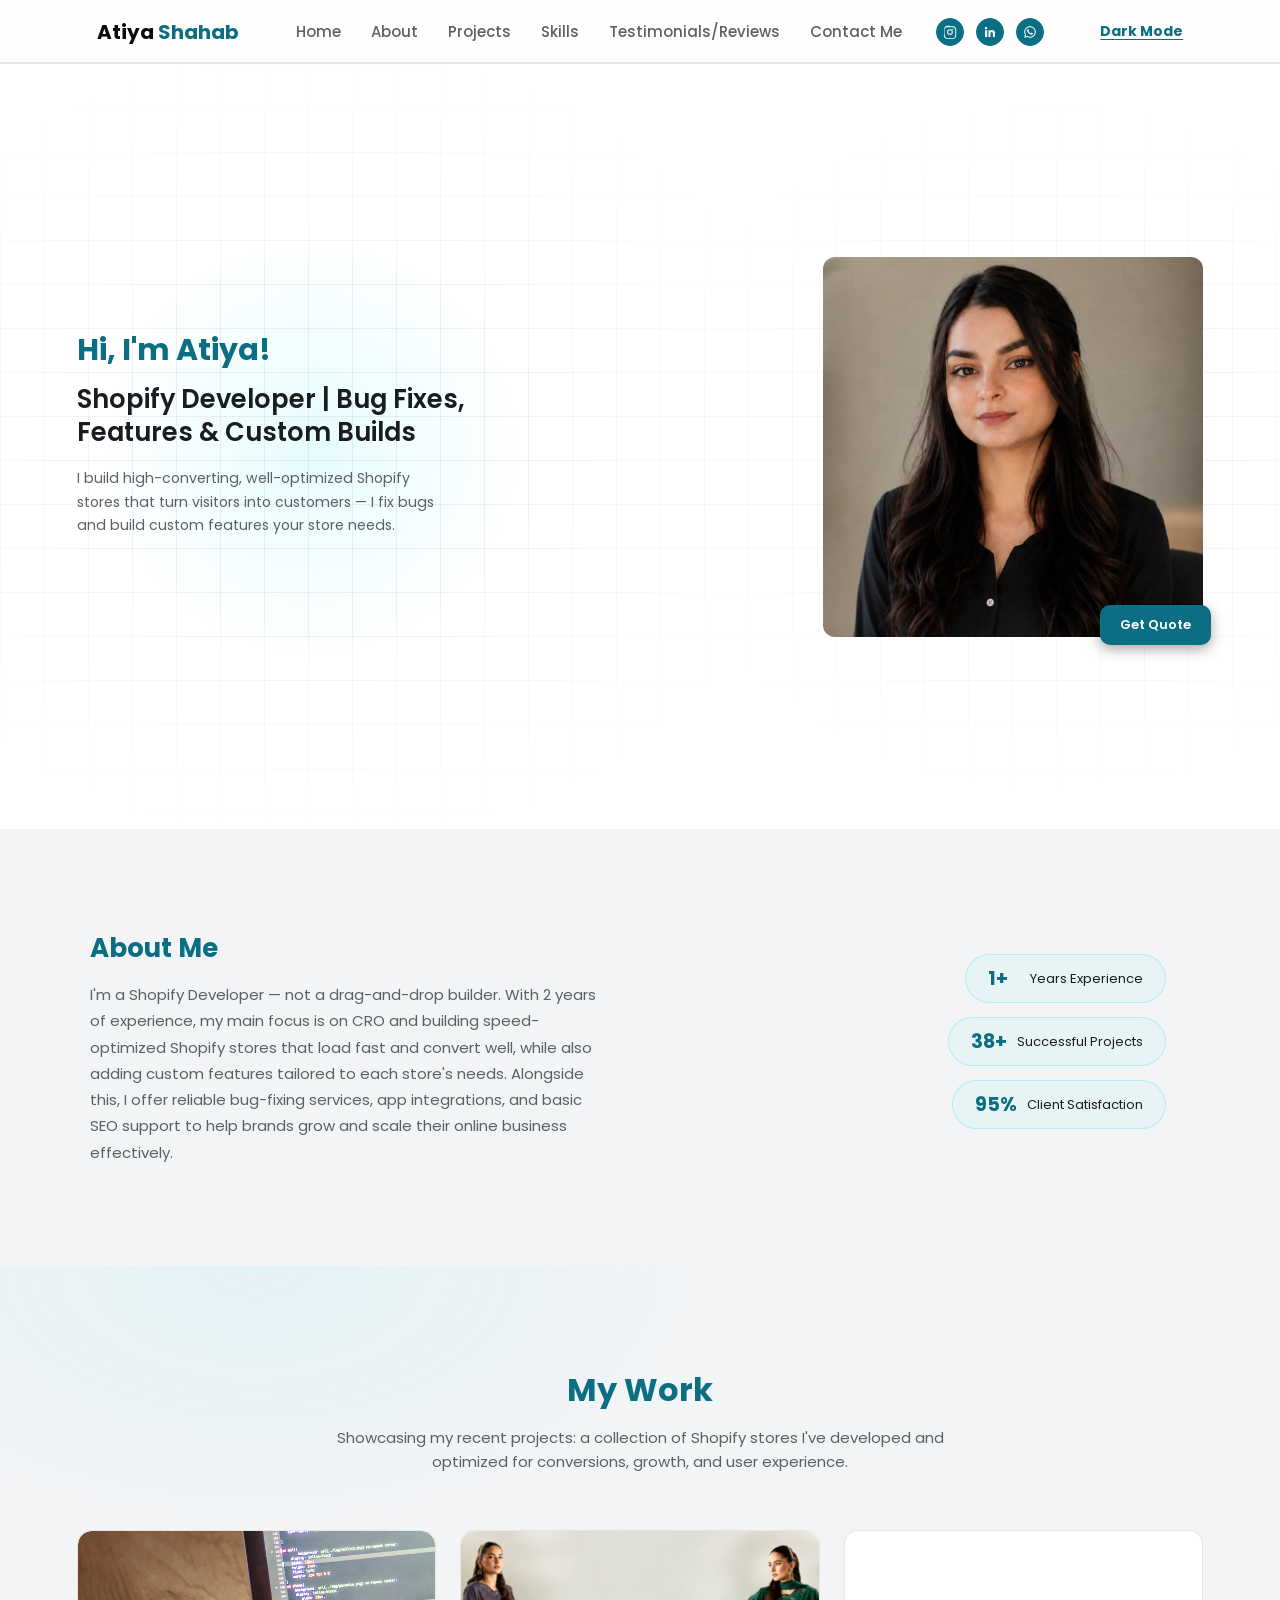
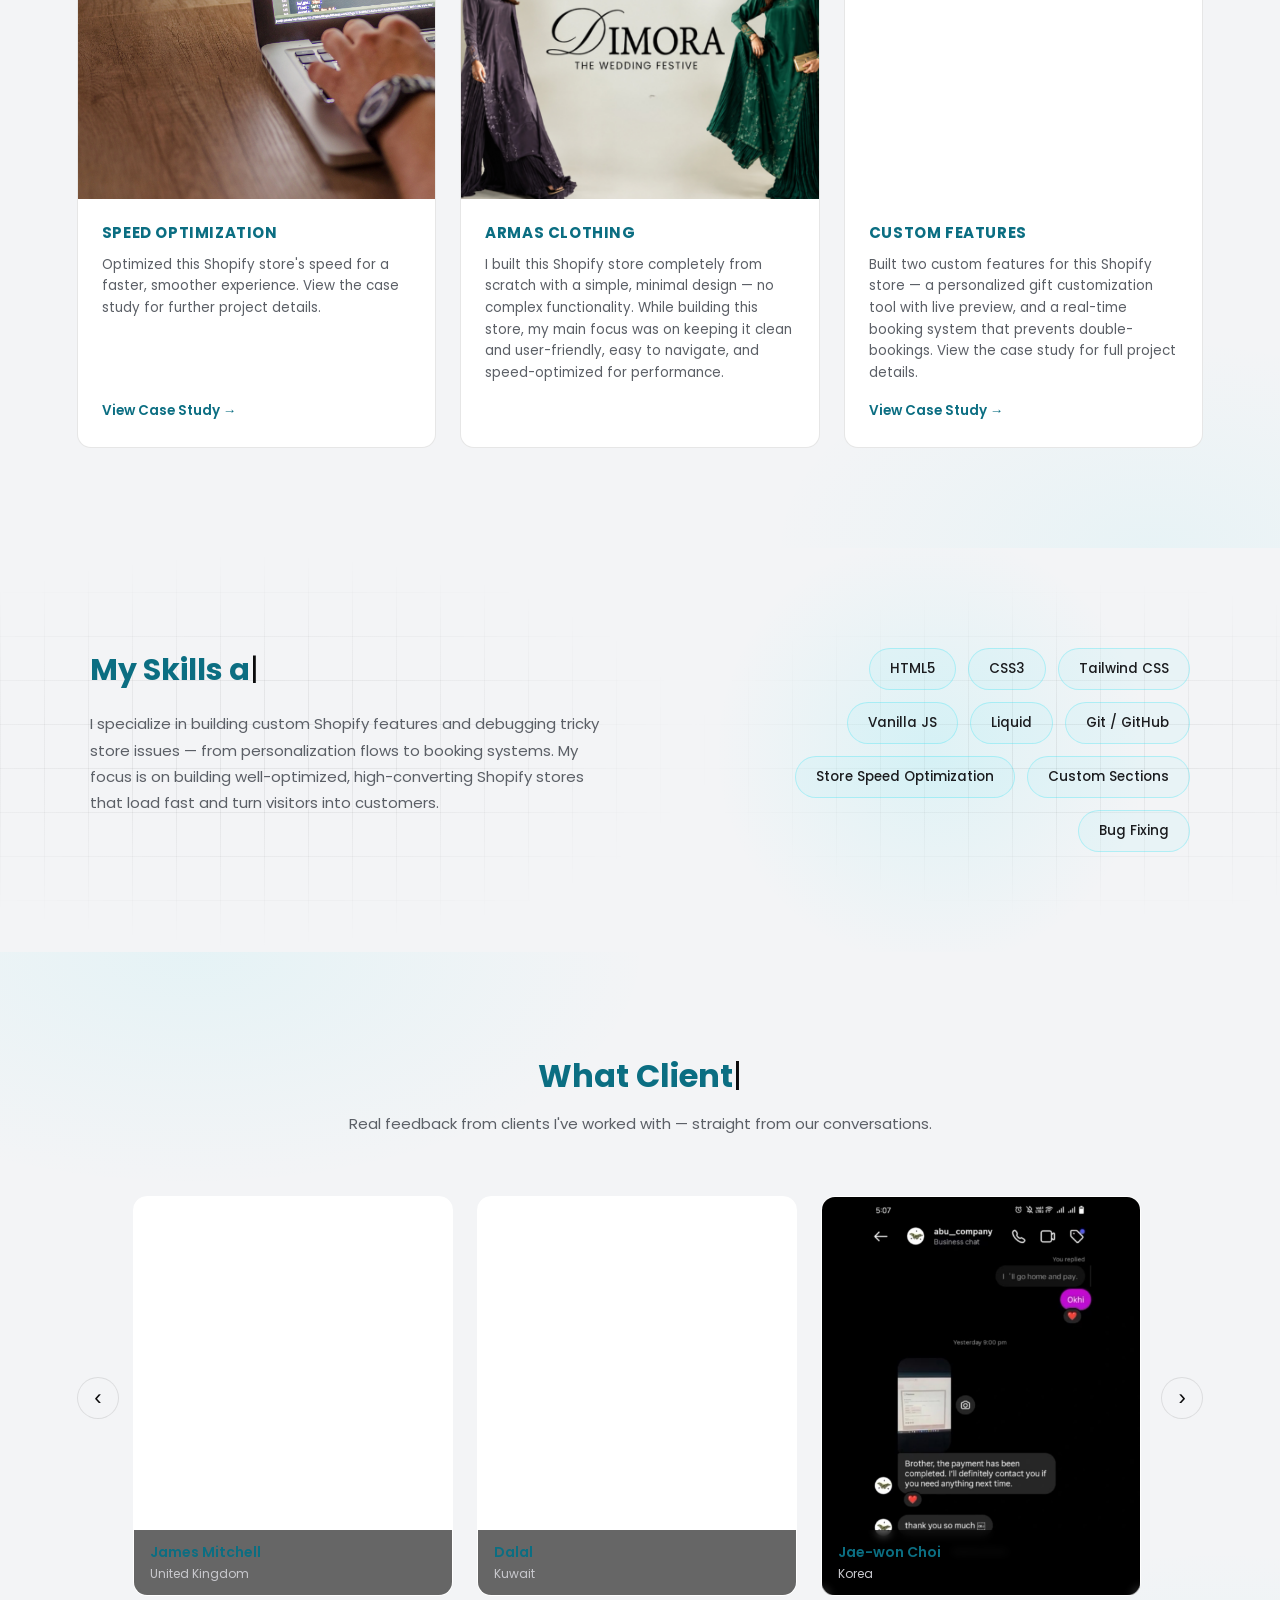
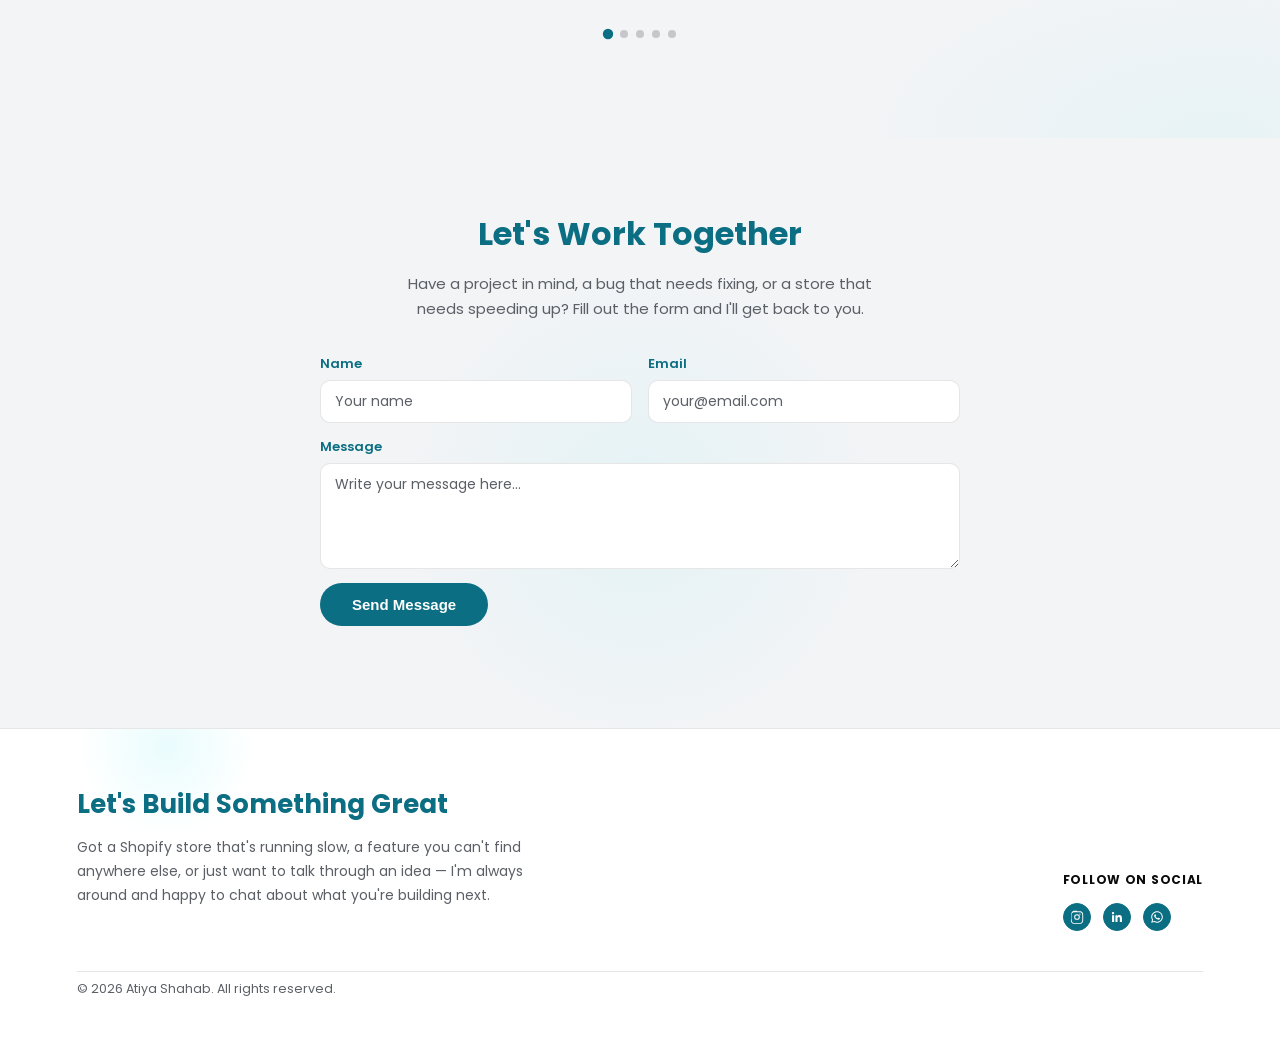
==== index.html @ 7398b0cd "Updated Instagram link" ====
<!DOCTYPE html>
<html lang="en">
<head>
<meta charset="UTF-8">
<meta name="viewport" content="width=device-width, initial-scale=1.0">
<title>Atiya | Shopify Frontend Developer</title>
<script>
  // Applied before CSS loads, so the page never flashes the wrong theme.
  // Light is the default look; dark mode only kicks in if the visitor
  // explicitly chose it before (saved in localStorage).
  (function(){
    var saved = localStorage.getItem('theme');
    if (saved === 'dark') {
      document.documentElement.setAttribute('data-theme', 'dark');
    }
  })();
</script>
<link rel="preconnect" href="https://fonts.googleapis.com">
<link rel="preconnect" href="https://fonts.gstatic.com" crossorigin>
<link href="https://fonts.googleapis.com/css2?family=Poppins:wght@400;500;600;700&display=swap" rel="stylesheet">
<link rel="stylesheet" href="style.css">
</head>
<body>

<nav class="navbar" id="navbar">
  <div class="nav-inner">
    <a href="#" class="nav-logo">Atiya <span class="logo-highlight">Shahab</span></a>

    <div class="nav-overlay" id="navOverlay"></div>

    <div class="nav-menu" id="navLinks">
      <div class="drawer-brand">Atiya</div>
      <ul class="nav-links">
        <li><a href="#home" class="nav-link">Home</a></li>
        <li><a href="#about" class="nav-link">About</a></li>
        <li><a href="#projects" class="nav-link">Projects</a></li>
        <li><a href="#skills" class="nav-link">Skills</a></li>
        <li><a href="#reviews" class="nav-link">Testimonials/Reviews</a></li>
        <li><a href="#contact" class="nav-link">Contact Me</a></li>
      </ul>

      <div class="nav-social-block">
        <div class="nav-divider"></div>
        <span class="social-label">Follow on Social</span>
        <div class="nav-socials">
          <a href="https://www.instagram.com/shopifydeveloper_/" target="_blank" rel="noopener" class="social-icon" aria-label="Instagram">
            <svg viewBox="0 0 24 24" width="18" height="18"><path fill="currentColor" d="M12 2.16c3.2 0 3.58.01 4.85.07 1.17.05 1.97.24 2.43.4a4.9 4.9 0 0 1 1.77 1.15 4.9 4.9 0 0 1 1.15 1.77c.16.46.35 1.26.4 2.43.06 1.27.07 1.65.07 4.85s-.01 3.58-.07 4.85c-.05 1.17-.24 1.97-.4 2.43a4.9 4.9 0 0 1-1.15 1.77 4.9 4.9 0 0 1-1.77 1.15c-.46.16-1.26.35-2.43.4-1.27.06-1.65.07-4.85.07s-3.58-.01-4.85-.07c-1.17-.05-1.97-.24-2.43-.4a4.9 4.9 0 0 1-1.77-1.15 4.9 4.9 0 0 1-1.15-1.77c-.16-.46-.35-1.26-.4-2.43C2.17 15.58 2.16 15.2 2.16 12s.01-3.58.07-4.85c.05-1.17.24-1.97.4-2.43a4.9 4.9 0 0 1 1.15-1.77A4.9 4.9 0 0 1 5.55 1.8c.46-.16 1.26-.35 2.43-.4C9.25 1.34 9.63 1.33 12 1.33Zm0 1.84c-3.15 0-3.5.01-4.74.07-1.02.05-1.57.21-1.94.36-.49.19-.83.42-1.2.79-.37.37-.6.71-.79 1.2-.15.37-.31.92-.36 1.94-.06 1.24-.07 1.59-.07 4.74s.01 3.5.07 4.74c.05 1.02.21 1.57.36 1.94.19.49.42.83.79 1.2.37.37.71.6 1.2.79.37.15.92.31 1.94.36 1.24.06 1.59.07 4.74.07s3.5-.01 4.74-.07c1.02-.05 1.57-.21 1.94-.36.49-.19.83-.42 1.2-.79.37-.37.6-.71.79-1.2.15-.37.31-.92.36-1.94.06-1.24.07-1.59.07-4.74s-.01-3.5-.07-4.74c-.05-1.02-.21-1.57-.36-1.94a3.06 3.06 0 0 0-.79-1.2 3.06 3.06 0 0 0-1.2-.79c-.37-.15-.92-.31-1.94-.36-1.24-.06-1.59-.07-4.74-.07Zm0 3.13a4.87 4.87 0 1 1 0 9.74 4.87 4.87 0 0 1 0-9.74Zm0 8.03a3.16 3.16 0 1 0 0-6.32 3.16 3.16 0 0 0 0 6.32Zm6.2-8.23a1.14 1.14 0 1 1-2.27 0 1.14 1.14 0 0 1 2.27 0Z"/></svg>
          </a>
          <a href="https://www.linkedin.com/in/atiya-shahab-5b704b36a?utm_source=share_via&utm_content=profile&utm_medium=member_android" target="_blank" rel="noopener" class="social-icon" aria-label="LinkedIn">
            <svg viewBox="0 0 24 24" width="18" height="18"><path fill="currentColor" d="M20.45 20.45h-3.56v-5.57c0-1.33-.02-3.03-1.85-3.03-1.85 0-2.14 1.45-2.14 2.94v5.66H9.34V9h3.42v1.56h.05c.48-.9 1.64-1.85 3.38-1.85 3.61 0 4.28 2.38 4.28 5.47v6.27ZM5.34 7.43a2.07 2.07 0 1 1 0-4.13 2.07 2.07 0 0 1 0 4.13ZM7.12 20.45H3.56V9h3.56v11.45Z"/></svg>
          </a>
          <a href="https://wa.me/923081964231" target="_blank" rel="noopener" class="social-icon" aria-label="WhatsApp">
            <svg viewBox="0 0 24 24" width="18" height="18"><path fill="currentColor" d="M12.04 2C6.58 2 2.13 6.45 2.13 11.91c0 1.75.46 3.45 1.32 4.95L2.05 22l5.25-1.38a9.9 9.9 0 0 0 4.74 1.21h.01c5.46 0 9.9-4.45 9.9-9.91C21.95 6.45 17.5 2 12.04 2Zm0 18.05h-.01a8.2 8.2 0 0 1-4.18-1.14l-.3-.18-3.11.82.83-3.04-.2-.31a8.17 8.17 0 0 1-1.26-4.29c0-4.52 3.68-8.2 8.2-8.2 2.19 0 4.25.86 5.8 2.41a8.14 8.14 0 0 1 2.4 5.8c0 4.52-3.68 8.13-8.17 8.13Zm4.47-6.13c-.24-.12-1.44-.71-1.67-.79-.22-.08-.38-.12-.55.12-.16.24-.63.79-.77.95-.14.16-.28.18-.53.06-.24-.12-1.03-.38-1.96-1.21-.72-.65-1.21-1.44-1.35-1.68-.14-.24-.02-.37.11-.49.11-.11.24-.28.36-.42.12-.14.16-.24.24-.4.08-.16.04-.3-.02-.42-.06-.12-.55-1.33-.76-1.82-.2-.48-.4-.42-.55-.42-.14-.01-.3-.01-.46-.01a.9.9 0 0 0-.65.3c-.22.24-.85.83-.85 2.03 0 1.2.87 2.35.99 2.51.12.16 1.71 2.61 4.14 3.66.58.25 1.03.4 1.38.51.58.18 1.11.16 1.53.1.47-.07 1.44-.59 1.64-1.16.2-.57.2-1.06.14-1.16-.06-.1-.22-.16-.46-.28Z"/></svg>
          </a>
        </div>
      </div>
    </div>

    <div class="nav-toolbar">
      <button type="button" class="theme-toggle" id="themeToggle">Dark Mode</button>

      <button class="nav-toggle" id="navToggle" aria-label="Toggle menu">
        <span></span>
        <span></span>
        <span></span>
      </button>
    </div>
  </div>
</nav>

<section class="hero">
  <div class="hero-bg-overlay"></div>

  <div class="hero-content" id="heroContent">
    <p class="hero-eyebrow">Hi, I'm Atiya!</p>
    <h1 class="hero-heading">Shopify Developer | Bug Fixes, Features & Custom Builds</h1>
    <p class="hero-tagline">
      I build high-converting, well-optimized Shopify stores that turn visitors into customers — I fix bugs and build custom features your store needs.
    </p>
    <a href="#contact" class="hero-btn">Work With Me</a>
  </div>

  <div class="hero-image-wrap" id="heroImageWrap">
    <img src="assets/atiya.webp" alt="Atiya, Shopify Developer" class="hero-image" id="heroImage" fetchpriority="high">
    <a href="https://wa.me/923081964231" class="hero-image-badge">Get Quote</a>
  </div>
</section>


<section class="about" id="about">
  <div class="about-inner">
    <div class="about-text" id="aboutText">
      <p class="about-eyebrow">About Me</p>
      <p class="about-desc">
        I'm a Shopify Developer — not a drag-and-drop builder. With 2 years of experience, my main focus is on CRO and building speed-optimized Shopify stores that load fast and convert well, while also adding custom features tailored to each store's needs. Alongside this, I offer reliable bug-fixing services, app integrations, and basic SEO support to help brands grow and scale their online business effectively.
      </p>
    </div>

    <div class="about-stats" id="aboutStats">
      <div class="stat-pill">
        <span class="stat-number" data-target="2" data-suffix="+">0+</span>
        <span class="stat-label">Years Experience</span>
      </div>
      <div class="stat-pill">
        <span class="stat-number" data-target="40" data-suffix="+">0+</span>
        <span class="stat-label">Successful Projects</span>
      </div>
      <div class="stat-pill">
        <span class="stat-number" data-target="100" data-suffix="%">0%</span>
        <span class="stat-label">Client Satisfaction</span>
      </div>
    </div>
  </div>
</section>


<section class="projects" id="projects">
  <div class="projects-inner">
    <p class="projects-eyebrow">My Work</p>
    <p class="projects-subtext">Showcasing my recent projects: a collection of Shopify stores I've developed and optimized for conversions, growth, and user experience.</p>

    <div class="projects-grid" id="projectsGrid">

      <a href="speed.html" class="project-card">
        <div class="project-img-wrap">
          <img src="assets/speed.webp" alt="Speed optimization case study" class="project-img" loading="lazy" decoding="async">
        </div>
        <div class="project-info">
          <h3 class="project-title">SPEED OPTIMIZATION</h3>
          <p class="project-desc">Optimized this Shopify store's speed for a faster, smoother experience. View the case study for further project details.</p>
          <span class="case-study-link">View Case Study →</span>
        </div>
      </a>

      <a href="https://armasclothing.com/" class="project-card" target="_blank" rel="noopener">
        <div class="project-img-wrap">
          <img src="assets/armas.png" alt="Armas Clothing Shopify store" class="project-img" loading="lazy" decoding="async">
        </div>
        <div class="project-info">
          <h3 class="project-title">ARMAS CLOTHING</h3>
          <p class="project-desc">I built this Shopify store completely from scratch with a simple, minimal design — no complex functionality. While building this store, my main focus was on keeping it clean and user-friendly, easy to navigate, and speed-optimized for performance.</p>
        </div>
      </a>

      <a href="glitter.html" class="project-card">
        <div class="project-img-wrap">
          <img src="assets/custom.webp" alt="Custom Shopify features case study" class="project-img" loading="lazy" decoding="async">
        </div>
        <div class="project-info">
          <h3 class="project-title">CUSTOM FEATURES</h3>
          <p class="project-desc">Built two custom features for this Shopify store — a personalized gift customization tool with live preview, and a real-time booking system that prevents double-bookings. View the case study for full project details.</p>
          <span class="case-study-link">View Case Study →</span>
        </div>
      </a>

    </div>
  </div>
</section>


<section class="skills" id="skills">
  <div class="skills-inner">
    <div class="skills-text" id="skillsText">
      <h2 class="skills-heading"><span id="skillsTyped"></span><span class="typed-cursor">|</span></h2>
      <p class="skills-desc">
        I specialize in building custom Shopify features and debugging tricky store issues — from personalization flows to booking systems. My focus is on building well-optimized, high-converting Shopify stores that load fast and turn visitors into customers.
      </p>
    </div>

    <div class="skills-pills" id="skillsPills">
      <span class="skill-pill">HTML5</span>
      <span class="skill-pill">CSS3</span>
      <span class="skill-pill">Tailwind CSS</span>
      <span class="skill-pill">Vanilla JS</span>
      <span class="skill-pill">Liquid</span>
      <span class="skill-pill">Git / GitHub</span>
      <span class="skill-pill">Store Speed Optimization</span>
      <span class="skill-pill">Custom Sections</span>
      <span class="skill-pill">Bug Fixing</span>
    </div>
  </div>
</section>


<section class="reviews" id="reviews">
  <div class="reviews-inner">
    <h2 class="reviews-heading"><span id="reviewsTyped"></span><span class="typed-cursor">|</span></h2>
    <p class="reviews-subtext">Real feedback from clients I've worked with — straight from our conversations.</p>

    <div class="reviews-carousel-wrap">
      <button class="carousel-arrow carousel-prev" id="reviewPrev" aria-label="Previous review">‹</button>

      <div class="reviews-track" id="reviewsTrack">
        <div class="review-card">
          <div class="review-img-wrap">
            <img src="assets/review1.jpeg" alt="Client review screenshot" class="review-img" loading="lazy" decoding="async">
            <div class="review-caption">
              <p class="review-name">James Mitchell</p>
              <p class="review-country">United Kingdom</p>
            </div>
          </div>
        </div>

        <div class="review-card">
          <div class="review-img-wrap">
            <img src="assets/review2.jpeg" alt="Client review screenshot" class="review-img" loading="lazy" decoding="async">
            <div class="review-caption">
              <p class="review-name">Dalal</p>
              <p class="review-country">Kuwait</p>
            </div>
          </div>
        </div>

        <div class="review-card">
          <div class="review-img-wrap">
            <img src="assets/review3.jpeg" alt="Client review screenshot" class="review-img" loading="lazy" decoding="async">
            <div class="review-caption">
              <p class="review-name">Jae-won Choi</p>
              <p class="review-country">Korea</p>
            </div>
          </div>
        </div>

        <div class="review-card">
          <div class="review-img-wrap">
            <img src="assets/review4.jpeg" alt="Client review screenshot" class="review-img" loading="lazy" decoding="async">
            <div class="review-caption">
              <p class="review-name">Mehdi</p>
              <p class="review-country">Germany</p>
            </div>
          </div>
        </div>

        <div class="review-card">
          <div class="review-img-wrap">
            <img src="assets/review5.jpeg" alt="Client review screenshot" class="review-img" loading="lazy" decoding="async">
            <div class="review-caption">
              <p class="review-name">Arisha</p>
              <p class="review-country">Pakistan</p>
            </div>
          </div>
        </div>
      </div>

      <button class="carousel-arrow carousel-next" id="reviewNext" aria-label="Next review">›</button>
    </div>

    <p class="swipe-hint">
      <span class="swipe-hint-arrow">←</span> Swipe to see more <span class="swipe-hint-arrow">→</span>
    </p>

    <div class="carousel-dots" id="reviewDots"></div>
  </div>
</section>

<!-- Lightbox for enlarged review screenshots -->
<div class="lightbox" id="lightbox">
  <button class="lightbox-close" id="lightboxClose" aria-label="Close">&times;</button>
  <img src="" alt="Enlarged review screenshot" class="lightbox-img" id="lightboxImg">
</div>


<section class="contact" id="contact">
  <div class="contact-inner">
    <div class="contact-text" id="contactText">
      <h2 class="contact-heading">Let's Work Together</h2>
      <p class="contact-subtext">Have a project in mind, a bug that needs fixing, or a store that needs speeding up? Fill out the form and I'll get back to you.</p>
    </div>

    <form class="contact-form" id="contactForm">
      <input type="hidden" name="access_key" value="b13d987b-8bff-49b4-b415-5f000d1df277">
      <input type="hidden" name="subject" value="New message from your portfolio site">
      <input type="checkbox" name="botcheck" class="hidden-honeypot" style="display:none">

      <div class="form-row">
        <div class="form-group">
          <label for="contactName">Name</label>
          <input type="text" id="contactName" name="name" placeholder="Your name" required>
        </div>

        <div class="form-group">
          <label for="contactEmail">Email</label>
          <input type="email" id="contactEmail" name="email" placeholder="your@email.com" required>
        </div>
      </div>

      <div class="form-group">
        <label for="contactMessage">Message</label>
        <textarea id="contactMessage" name="message" rows="4" placeholder="Write your message here..." required></textarea>
      </div>

      <button type="submit" class="contact-submit" id="contactSubmitBtn">Send Message</button>
      <p class="form-status" id="formStatus"></p>
    </form>
  </div>
</section>


<footer class="site-footer">
  <div class="footer-inner">
    <div class="footer-content">
      <h3 class="footer-heading">Let's Build Something Great</h3>
      <p class="footer-text">Got a Shopify store that's running slow, a feature you can't find anywhere else, or just want to talk through an idea — I'm always around and happy to chat about what you're building next.</p>
    </div>

    <div class="footer-social">
      <p class="footer-social-heading">Follow on Social</p>
      <div class="footer-socials">
        <a href="https://www.instagram.com/atiya.shopifydev/" target="_blank" rel="noopener" class="social-icon" aria-label="Instagram">
          <svg viewBox="0 0 24 24" width="16" height="16"><path fill="currentColor" d="M12 2.16c3.2 0 3.58.01 4.85.07 1.17.05 1.97.24 2.43.4a4.9 4.9 0 0 1 1.77 1.15 4.9 4.9 0 0 1 1.15 1.77c.16.46.35 1.26.4 2.43.06 1.27.07 1.65.07 4.85s-.01 3.58-.07 4.85c-.05 1.17-.24 1.97-.4 2.43a4.9 4.9 0 0 1-1.15 1.77 4.9 4.9 0 0 1-1.77 1.15c-.46.16-1.26.35-2.43.4-1.27.06-1.65.07-4.85.07s-3.58-.01-4.85-.07c-1.17-.05-1.97-.24-2.43-.4a4.9 4.9 0 0 1-1.77-1.15 4.9 4.9 0 0 1-1.15-1.77c-.16-.46-.35-1.26-.4-2.43C2.17 15.58 2.16 15.2 2.16 12s.01-3.58.07-4.85c.05-1.17.24-1.97.4-2.43a4.9 4.9 0 0 1 1.15-1.77A4.9 4.9 0 0 1 5.55 1.8c.46-.16 1.26-.35 2.43-.4C9.25 1.34 9.63 1.33 12 1.33Zm0 1.84c-3.15 0-3.5.01-4.74.07-1.02.05-1.57.21-1.94.36-.49.19-.83.42-1.2.79-.37.37-.6.71-.79 1.2-.15.37-.31.92-.36 1.94-.06 1.24-.07 1.59-.07 4.74s.01 3.5.07 4.74c.05 1.02.21 1.57.36 1.94.19.49.42.83.79 1.2.37.37.71.6 1.2.79.37.15.92.31 1.94.36 1.24.06 1.59.07 4.74.07s3.5-.01 4.74-.07c1.02-.05 1.57-.21 1.94-.36.49-.19.83-.42 1.2-.79.37-.37.6-.71.79-1.2.15-.37.31-.92.36-1.94.06-1.24.07-1.59.07-4.74s-.01-3.5-.07-4.74c-.05-1.02-.21-1.57-.36-1.94a3.06 3.06 0 0 0-.79-1.2 3.06 3.06 0 0 0-1.2-.79c-.37-.15-.92-.31-1.94-.36-1.24-.06-1.59-.07-4.74-.07Zm0 3.13a4.87 4.87 0 1 1 0 9.74 4.87 4.87 0 0 1 0-9.74Zm0 8.03a3.16 3.16 0 1 0 0-6.32 3.16 3.16 0 0 0 0 6.32Zm6.2-8.23a1.14 1.14 0 1 1-2.27 0 1.14 1.14 0 0 1 2.27 0Z"/></svg>
        </a>
        <a href="https://www.linkedin.com/in/atiya-shahab-5b704b36a?utm_source=share_via&utm_content=profile&utm_medium=member_android" target="_blank" rel="noopener" class="social-icon" aria-label="LinkedIn">
          <svg viewBox="0 0 24 24" width="16" height="16"><path fill="currentColor" d="M20.45 20.45h-3.56v-5.57c0-1.33-.02-3.03-1.85-3.03-1.85 0-2.14 1.45-2.14 2.94v5.66H9.34V9h3.42v1.56h.05c.48-.9 1.64-1.85 3.38-1.85 3.61 0 4.28 2.38 4.28 5.47v6.27ZM5.34 7.43a2.07 2.07 0 1 1 0-4.13 2.07 2.07 0 0 1 0 4.13ZM7.12 20.45H3.56V9h3.56v11.45Z"/></svg>
        </a>
        <a href="https://wa.me/923081964231" target="_blank" rel="noopener" class="social-icon" aria-label="WhatsApp">
          <svg viewBox="0 0 24 24" width="16" height="16"><path fill="currentColor" d="M12.04 2C6.58 2 2.13 6.45 2.13 11.91c0 1.75.46 3.45 1.32 4.95L2.05 22l5.25-1.38a9.9 9.9 0 0 0 4.74 1.21h.01c5.46 0 9.9-4.45 9.9-9.91C21.95 6.45 17.5 2 12.04 2Zm0 18.05h-.01a8.2 8.2 0 0 1-4.18-1.14l-.3-.18-3.11.82.83-3.04-.2-.31a8.17 8.17 0 0 1-1.26-4.29c0-4.52 3.68-8.2 8.2-8.2 2.19 0 4.25.86 5.8 2.41a8.14 8.14 0 0 1 2.4 5.8c0 4.52-3.68 8.13-8.17 8.13Zm4.47-6.13c-.24-.12-1.44-.71-1.67-.79-.22-.08-.38-.12-.55.12-.16.24-.63.79-.77.95-.14.16-.28.18-.53.06-.24-.12-1.03-.38-1.96-1.21-.72-.65-1.21-1.44-1.35-1.68-.14-.24-.02-.37.11-.49.11-.11.24-.28.36-.42.12-.14.16-.24.24-.4.08-.16.04-.3-.02-.42-.06-.12-.55-1.33-.76-1.82-.2-.48-.4-.42-.55-.42-.14-.01-.3-.01-.46-.01a.9.9 0 0 0-.65.3c-.22.24-.85.83-.85 2.03 0 1.2.87 2.35.99 2.51.12.16 1.71 2.61 4.14 3.66.58.25 1.03.4 1.38.51.58.18 1.11.16 1.53.1.47-.07 1.44-.59 1.64-1.16.2-.57.2-1.06.14-1.16-.06-.1-.22-.16-.46-.28Z"/></svg>
        </a>
      </div>
    </div>

    <p class="footer-copy">© 2026 Atiya Shahab. All rights reserved.</p>
  </div>
</footer>


<script src="script.js" defer></script>
</body>
</html>
---- style.css ----
:root{
  color-scheme:light;
  --ink:#FFFFFF;
  --canvas:#F3F4F6;
  --cyan:#0B6E82;
  --cyan-light:#0B6E82;
  --cyan-text:var(--cyan);
  --cyan-text-light:var(--cyan-light);
  --text-muted:#5B5F66;
  --text-body:#1B1C1F;

  --font: 'Poppins', sans-serif;

  --nav-h: 0px;

  --hero-bg:#FFFFFF;
  --panel-dark:#FFFFFF;
  --pure-black:#F3F4F6;
  --heading-color:#0B0B0C;
  --nav-bg:rgba(255,255,255,.85);
  --nav-bg-scrolled:rgba(255,255,255,.96);
  --input-bg:#FFFFFF;
  --input-text:#0B0B0C;
  --hairline:rgba(11,11,12,.1);
  --grid-line:rgba(11,11,12,.06);
}

/* ---------- DARK MODE ---------- */
:root[data-theme="dark"]{
  color-scheme:dark;
  --canvas:#111113;
  --text-muted:#C9C9CE;
  --text-body:#E7E7EA;

  --hero-bg:#0B0B0C;
  --panel-dark:#0E0E10;
  --pure-black:#000;
  --heading-color:#fff;
  --nav-bg:rgba(11,11,12,.9);
  --nav-bg-scrolled:rgba(11,11,12,.97);
  --input-bg:#0E0E10;
  --input-text:#fff;
  --hairline:rgba(255,255,255,.09);
  --grid-line:rgba(255,255,255,.05);

  --cyan:#2FE1F0;
  --ink:#0B0B0C;
  --cyan-text:#2FE1F0;
  --cyan-text-light:#8FEAF2;
}

*{ box-sizing:border-box; margin:0; padding:0; }

html{ scroll-behavior:smooth; }

body{
  font-family:var(--font);
  background:var(--canvas);
  color:var(--text-body);
  transition:background .3s ease, color .3s ease;
}

/* ---------- NAVBAR (mobile-first: hamburger + right-side drawer) ---------- */
.navbar{
  position:sticky;
  top:0;
  z-index:50;
  background:var(--nav-bg);
  backdrop-filter:blur(10px);
  border-bottom:1px solid var(--hairline);
  transition:box-shadow .3s ease, background .3s ease, border-color .3s ease;
}
.navbar.scrolled{
  background:var(--nav-bg-scrolled);
  box-shadow:0 12px 30px rgba(0,0,0,.2);
}
.nav-inner{
  max-width:1240px;
  margin:0 auto;
  display:flex;
  align-items:center;
  justify-content:space-between;
  padding:16px 6vw;
  position:relative;
}
.nav-logo{
  font-size:20px;
  font-weight:700;
  color:var(--heading-color);
  text-decoration:none;
  white-space:nowrap;
  transition:opacity .2s ease, transform .2s ease;
  z-index:60;
}
.nav-logo:hover{
  transform:translateY(-1px);
}
.nav-logo .logo-highlight{
  color:var(--cyan-text);
}

.navbar::after{
  content:'';
  position:absolute;
  left:0; right:0; bottom:0;
  height:1px;
  background:var(--hairline);
  z-index:61;
  transition:background .2s ease;
}

.navbar.drawer-open .nav-logo{
  opacity:0;
  pointer-events:none;
}
.navbar.drawer-open::after{
  background:rgba(47,225,240,.4);
}

.nav-toggle{
  display:flex;
  flex-direction:column;
  justify-content:center;
  gap:5px;
  width:30px; height:30px;
  background:none;
  border:none;
  cursor:pointer;
  padding:0;
  z-index:60;
}
.nav-toggle span{
  display:block;
  width:100%;
  height:2px;
  background:var(--heading-color);
  border-radius:2px;
  transition:transform .25s ease, opacity .2s ease, background .2s ease;
}
.nav-toggle.open span{
  background:var(--cyan);
}
.nav-toggle.open span:nth-child(1){ transform:translateY(7px) rotate(45deg); }
.nav-toggle.open span:nth-child(2){ opacity:0; }
.nav-toggle.open span:nth-child(3){ transform:translateY(-7px) rotate(-45deg); }

.nav-overlay{
  position:fixed;
  inset:0;
  background:rgba(0,0,0,.5);
  opacity:0;
  pointer-events:none;
  transition:opacity .3s ease;
  z-index:40;
}
.nav-overlay.open{
  opacity:1;
  pointer-events:auto;
}

.nav-menu{
  position:fixed;
  top:0; right:0;
  height:100vh;
  width:min(280px, 78vw);
  background:var(--panel-dark);
  border-left:1px solid var(--hairline);
  display:flex;
  flex-direction:column;
  padding:96px 28px 32px;
  transform:translateX(100%);
  transition:transform .35s cubic-bezier(.2,.8,.2,1);
  z-index:55;
}
.nav-menu.open{
  transform:translateX(0);
}

.drawer-brand{
  display:none;
}

.nav-links{
  display:flex;
  flex-direction:column;
  list-style:none;
  gap:4px;
}
.nav-link{
  display:block;
  color:var(--text-muted);
  text-decoration:none;
  font-size:15px;
  font-weight:500;
  padding:12px 0;
  transition:color .15s ease, padding-left .15s ease;
}
.nav-link:hover{
  color:var(--cyan-text);
  padding-left:4px;
}
.nav-link.active-link{
  color:var(--cyan-text);
}

.nav-toolbar{
  display:flex;
  align-items:center;
  gap:16px;
  z-index:60;
}

.theme-toggle{
  display:inline-block;
  width:auto;
  text-align:left;
  background:none;
  border:none;
  padding:0;
  margin:0;
  color:var(--cyan-text);
  font-family:var(--font);
  font-size:13.5px;
  font-weight:700;
  text-decoration:underline;
  text-underline-offset:3px;
  white-space:nowrap;
  cursor:pointer;
  transition:opacity .2s ease;
}
.theme-toggle:hover{
  opacity:.8;
}

.nav-social-block{
  margin-top:auto;
  margin-bottom:20px;
}
.nav-divider{
  height:1px;
  background:rgba(255,255,255,.1);
  margin-bottom:22px;
}
.social-label{
  display:block;
  font-size:11.5px;
  letter-spacing:.08em;
  text-transform:uppercase;
  color:var(--text-muted);
  margin-bottom:16px;
}

.nav-socials{
  display:flex;
  align-items:center;
  gap:12px;
}

.social-icon{
  display:flex;
  align-items:center;
  justify-content:center;
  width:42px; height:42px;
  border-radius:50%;
  color:var(--ink);
  background:var(--cyan);
  border:1px solid var(--cyan);
  transition:color .25s ease, border-color .25s ease, transform .25s cubic-bezier(.2,.8,.2,1), background .25s ease;
}
.social-icon svg{
  width:20px; height:20px;
}
.social-icon:hover{
  transform:translateY(-3px) scale(1.2);
}

@media (max-width:860px){
  .nav-inner{
    padding:22px 6vw;
  }

  .drawer-brand{
    display:flex;
    align-items:center;
    position:absolute;
    top:0; left:0; right:0;
    height:74px;
    padding:0 28px;
    color:var(--cyan-text);
    font-weight:700;
    font-size:18px;
  }

  .nav-link{
    color:var(--text-body);
  }
  .nav-link:hover{
    color:var(--cyan-text);
    padding-left:4px;
  }

  .nav-social-block{
    margin-bottom:50px;
  }

  .nav-divider{
    background:rgba(47,225,240,.4);
  }

  .social-label{
    font-weight:700;
    color:var(--heading-color);
    font-size:14px;
  }

  .social-icon{
    width:48px;
    height:48px;
  }
  .social-icon svg{
    width:22px;
    height:22px;
  }
}

@media (min-width:861px){
  .nav-toggle,
  .nav-overlay{ display:none; }

  .nav-menu{
    position:static;
    height:auto;
    width:auto;
    background:none;
    border-left:none;
    flex-direction:row;
    align-items:center;
    gap:34px;
    padding:0;
    transform:none;
    transition:none;
  }

  .nav-links{
    flex-direction:row;
    align-items:center;
    gap:30px;
  }

  .nav-link{
    position:relative;
    padding:4px 0;
    transition:color .2s ease;
  }
  .nav-link:hover{ padding-left:0; }
  .nav-link::after{
    content:'';
    position:absolute;
    left:0; bottom:0;
    width:0;
    height:1px;
    background:var(--cyan);
    transition:width .25s cubic-bezier(.2,.8,.2,1);
  }
  .nav-link:hover::after,
  .nav-link.active-link::after{
    width:100%;
  }

  .nav-toolbar{
    order:1;
  }
  .nav-menu{
    order:0;
  }
  .theme-toggle{
    font-size:14px;
  }

  .nav-social-block{
    margin-top:0;
    margin-bottom:0;
    display:flex;
    align-items:center;
    gap:16px;
  }
  .nav-divider{ display:none; }
  .social-label{ display:none; }

  .social-icon{
    width:28px;
    height:28px;
  }
  .social-icon svg{
    width:14px;
    height:14px;
  }
}


/* ---------- HERO ---------- */
.hero{
  position:relative;
  min-height:85vh;
  display:flex;
  align-items:center;
  justify-content:space-between;
  gap:40px;
  padding:0 6vw;
  background:var(--hero-bg);
  overflow:hidden;
  transition:background .3s ease;
}

.hero-content{
  position:relative;
  z-index:2;
  width:auto;
  max-width:460px;
  flex-shrink:0;

  opacity:0;
  transform:translateY(28px);
  transition:opacity .8s cubic-bezier(.2,.8,.2,1), transform .8s cubic-bezier(.2,.8,.2,1);
}
.hero-content.in-view{
  opacity:1;
  transform:translateY(0);
}

.hero::before{
  content:'';
  position:absolute;
  top:50%; left:8%;
  width:420px; height:420px;
  background:radial-gradient(circle, rgba(47,225,240,.12) 0%, rgba(47,225,240,0) 70%);
  transform:translateY(-50%);
  z-index:0;
  pointer-events:none;
}
.hero::after{
  content:'';
  position:absolute;
  top:0; left:0;
  width:100%; height:100%;
  background-image:
    linear-gradient(var(--grid-line) 1px, transparent 1px),
    linear-gradient(90deg, var(--grid-line) 1px, transparent 1px);
  background-size:44px 44px;
  -webkit-mask-image:radial-gradient(ellipse 55% 75% at 25% 50%, black 25%, transparent 70%),
                      radial-gradient(ellipse 45% 65% at 82% 50%, black 20%, transparent 70%);
  mask-image:radial-gradient(ellipse 55% 75% at 25% 50%, black 25%, transparent 70%),
              radial-gradient(ellipse 45% 65% at 82% 50%, black 20%, transparent 70%);
  z-index:0;
  pointer-events:none;
}

.hero-eyebrow{
  color:var(--cyan-text);
  font-size:clamp(22px, 2.6vw, 30px);
  font-weight:700;
  margin-bottom:10px;
}

.hero-heading{
  font-size:clamp(20px, 2vw, 26px);
  font-weight:600;
  color:var(--text-body);
  line-height:1.3;
  margin-bottom:18px;
  max-width:32ch;
}

.hero-tagline{
  font-size:clamp(14px, 1.1vw, 16px);
  color:var(--text-muted);
  line-height:1.65;
  max-width:42ch;
  margin-bottom:28px;
}

.hero-btn{
  display:none;
}

.hero-image-wrap{
  position:relative;
  z-index:1;
  width:auto;
  flex-shrink:0;
  display:flex;
  align-items:center;
  justify-content:center;
}
.hero-image{
  width:380px;
  height:380px;
  aspect-ratio:1/1;
  object-fit:cover;
  object-position:top center;
  border-radius:12px;
  cursor:pointer;
  transition:transform .25s cubic-bezier(.2,.8,.2,1), box-shadow .25s ease;
}
.hero-image:hover{
  transform:scale(1.02);
}
.hero-image:active,
.hero-image.clicked{
  transform:scale(0.96) rotate(-1deg);
  box-shadow:0 0 0 4px rgba(47,225,240,.25);
}

.hero-bg-overlay{ display:none; }

.hero-image-badge{
  display:inline-block;
  position:absolute;
  right:-8px;
  bottom:-8px;
  z-index:3;
  background:var(--cyan);
  color:var(--ink);
  font-weight:600;
  font-size:13px;
  padding:10px 20px;
  border-radius:10px;
  text-decoration:none;
  box-shadow:0 4px 14px rgba(0,0,0,.35);
  transition:transform .15s ease, filter .15s ease;
}
.hero-image-badge:hover,
.hero-image-badge:active{
  transform:translateY(-2px);
  filter:brightness(1.08);
}

@media (max-width:860px){
  .hero{
    height:100dvh;
    height:calc(100dvh - var(--nav-h));
    overflow:hidden;
    padding:28px 24px 24px;
    display:flex;
    flex-direction:column;
    align-items:center;
    justify-content:flex-start;
    gap:40px;
  }

  .hero-image-wrap{
    width:min(340px, 74vw);
    flex:0 0 auto;
    order:1;

    opacity:0;
    transform:translateY(40px);
    transition:opacity .8s cubic-bezier(.2,.8,.2,1), transform .8s cubic-bezier(.2,.8,.2,1);
  }
  .hero-image-wrap.in-view{
    opacity:1;
    transform:translateY(0);
  }

  .hero-image{
    width:100%;
    height:auto;
    aspect-ratio:1/1;
    object-fit:cover;
    object-position:top center;
    border-radius:12px;
  }

  .hero-content{
    position:relative;
    z-index:2;
    width:100%;
    flex:1;
    min-height:0;
    order:2;
    display:flex;
    flex-direction:column;
    justify-content:flex-start;
    padding:0;
    background:none;
    overflow:hidden;
  }

  .hero-heading{ max-width:none; }
  .hero-tagline{
    max-width:none;
    font-size:15px;
  }

  .hero-eyebrow{
    font-size:26px;
  }
}

@media (prefers-reduced-motion: reduce){
  .hero-content,
  .hero-image-wrap{ transition:none; }
}


/* ---------- ABOUT SECTION ---------- */
.about{
  position:relative;
  padding:100px 6vw;
  background:var(--canvas);
  overflow:hidden;
  scroll-margin-top:var(--nav-h);
}

.about-inner{
  max-width:1100px;
  margin:0 auto;
  display:flex;
  align-items:flex-start;
  justify-content:space-between;
  gap:60px;
  flex-wrap:wrap;
}

.about-text,
.about-stats{
  opacity:0;
  transform:translateY(30px);
  transition:opacity .8s cubic-bezier(.2,.8,.2,1), transform .8s cubic-bezier(.2,.8,.2,1);
}
.about-text.in-view,
.about-stats.in-view{
  opacity:1;
  transform:translateY(0);
}
.about-stats{ transition-delay:.15s; }

.about-text{
  flex:1 1 420px;
  max-width:520px;
}
.about-eyebrow{
  color:var(--cyan-text);
  font-size:clamp(20px, 2.2vw, 26px);
  font-weight:700;
  margin-bottom:14px;
}
.about-desc{
  color:var(--text-muted);
  font-size:15px;
  line-height:1.75;
}

.about-stats{
  display:flex;
  flex-wrap:wrap;
  gap:14px;
  flex:0 0 auto;
  align-self:flex-start;
  max-width:400px;
  justify-content:flex-end;
  margin-left:auto;
  margin-right:24px;
  padding-top:25px;
}

.stat-pill{
  display:inline-flex;
  align-items:center;
  gap:10px;
  padding:9px 22px;
  border-radius:999px;
  border:1px solid rgba(47,225,240,.3);
  background:rgba(47,225,240,.05);
  white-space:nowrap;
  transition:transform .25s cubic-bezier(.2,.8,.2,1), border-color .25s ease, background .25s ease;
}
.stat-pill:hover{
  transform:translateY(-3px);
  border-color:rgba(47,225,240,.6);
  background:rgba(47,225,240,.1);
}
.stat-number{
  color:var(--cyan-text);
  font-weight:700;
  font-size:19px;
  min-width:2.5ch;
  display:inline-block;
}
.stat-label{
  color:var(--text-body);
  font-size:13px;
}

@media (max-width:860px){
  .about{
    padding:56px 24px 48px;
    min-height:auto;
    height:auto;
  }
  .about-inner{
    flex-direction:column;
    align-items:flex-start;
    justify-content:flex-start;
    text-align:left;
    gap:30px;
  }
  .about-text{
    max-width:none;
    flex:none;
  }
  .about-desc{
    font-size:13px;
  }
  .about-stats{
    justify-content:flex-start;
    width:100%;
    max-width:none;
    gap:10px;
    margin-left:0;
    align-self:stretch;
    padding-top:0;
  }
}

@media (prefers-reduced-motion: reduce){
  .about-text,
  .about-stats{ transition:none; }
}


/* ---------- PROJECTS SECTION ---------- */
.projects{
  position:relative;
  padding:100px 6vw;
  background:var(--pure-black);
  background-image:radial-gradient(ellipse 60% 50% at 20% 0%, rgba(47,225,240,.08) 0%, transparent 60%),
                    radial-gradient(ellipse 50% 40% at 90% 100%, rgba(47,225,240,.06) 0%, transparent 60%);
  overflow:hidden;
  scroll-margin-top:var(--nav-h);
}

.projects-inner{
  max-width:1240px;
  margin:0 auto;
}

.projects-eyebrow{
  color:var(--cyan-text);
  font-size:clamp(24px, 3vw, 32px);
  font-weight:700;
  text-align:center;
  margin-bottom:12px;
}
.projects-subtext{
  color:var(--text-muted);
  font-size:15px;
  text-align:center;
  max-width:640px;
  margin:0 auto 56px;
  line-height:1.6;
}

.projects-grid{
  display:grid;
  grid-template-columns:repeat(3, 1fr);
  gap:24px;
}

.project-card{
  position:relative;
  background:var(--panel-dark);
  border-radius:14px;
  border:1px solid var(--hairline);
  overflow:hidden;
  display:flex;
  flex-direction:column;
  text-decoration:none;
  color:inherit;
  cursor:pointer;

  opacity:0;
  transform:translateY(30px);
  transition:opacity .8s cubic-bezier(.2,.8,.2,1), transform .8s cubic-bezier(.2,.8,.2,1),
             border-color .3s ease, box-shadow .3s ease;
}
.project-card::before{
  content:'';
  position:absolute;
  top:0; left:-60%;
  width:40%;
  height:100%;
  background:linear-gradient(115deg, transparent, rgba(47,225,240,.18), transparent);
  transform:skewX(-15deg);
  transition:left .6s ease;
  z-index:2;
  pointer-events:none;
}
.project-card:hover::before{
  left:130%;
}
.project-card.in-view{
  opacity:1;
  transform:translateY(0);
}
.project-card:hover{
  border-color:rgba(47,225,240,.35);
  box-shadow:0 12px 30px rgba(0,0,0,.4);
  transform:translateY(-4px);
}

.project-card:nth-child(1){ transition-delay:0s; }
.project-card:nth-child(2){ transition-delay:.12s; }
.project-card:nth-child(3){ transition-delay:.24s; }
.project-card:nth-child(4){ transition-delay:.36s; }

.project-img-wrap{
  width:100%;
  aspect-ratio:4/3;
  overflow:hidden;
  border-radius:14px 14px 0 0;
}
.project-img{
  width:100%;
  height:100%;
  object-fit:cover;
  border-radius:14px 14px 0 0;
  transition:transform .4s cubic-bezier(.2,.8,.2,1);
}
.project-card:hover .project-img{
  transform:scale(1.05);
}

.project-info{
  padding:22px 24px 26px;
  display:flex;
  flex-direction:column;
  flex:1;
}
.project-title{
  color:var(--cyan-text-light);
  font-size:15px;
  font-weight:700;
  letter-spacing:.04em;
  margin-bottom:10px;
  transition:color .25s ease;
}
.project-card:hover .project-title{
  color:var(--cyan-text);
}
.project-desc{
  color:var(--text-muted);
  font-size:13.5px;
  line-height:1.6;
  margin-bottom:18px;
  flex:1;
}
.case-study-link{
  color:var(--cyan-text);
  font-size:13.5px;
  font-weight:600;
  display:inline-block;
  width:fit-content;
  transition:transform .2s ease, opacity .2s ease;
}
.project-card:hover .case-study-link{
  transform:translateX(3px);
  opacity:.85;
}

@media (max-width:860px){
  .projects{
    padding:64px 32px;
  }
  .projects-eyebrow{
    text-align:left;
  }
  .projects-subtext{
    text-align:left;
    margin:0 0 36px;
  }
  .projects-grid{
    grid-template-columns:1fr;
    gap:20px;
  }
  .project-title{
    font-size:17px;
  }
}

@media (min-width:861px) and (max-width:1100px){
  .projects-grid{
    grid-template-columns:repeat(2, 1fr);
  }
}

@media (prefers-reduced-motion: reduce){
  .project-card{ transition:none; }
}


/* ---------- SKILLS SECTION ---------- */
.skills{
  position:relative;
  padding:100px 6vw;
  background:var(--canvas);
  overflow:hidden;
  scroll-margin-top:var(--nav-h);
}

.skills::before{
  content:'';
  position:absolute;
  top:50%; right:10%;
  width:440px; height:440px;
  background:radial-gradient(circle, rgba(47,225,240,.10) 0%, rgba(47,225,240,0) 70%);
  transform:translateY(-50%);
  z-index:0;
  pointer-events:none;
}
.skills::after{
  content:'';
  position:absolute;
  top:0; left:0;
  width:100%; height:100%;
  background-image:
    linear-gradient(var(--grid-line) 1px, transparent 1px),
    linear-gradient(90deg, var(--grid-line) 1px, transparent 1px);
  background-size:44px 44px;
  -webkit-mask-image:radial-gradient(ellipse 50% 70% at 20% 50%, black 20%, transparent 70%),
                      radial-gradient(ellipse 45% 60% at 85% 50%, black 15%, transparent 70%);
  mask-image:radial-gradient(ellipse 50% 70% at 20% 50%, black 20%, transparent 70%),
              radial-gradient(ellipse 45% 60% at 85% 50%, black 15%, transparent 70%);
  z-index:0;
  pointer-events:none;
}

.skills-inner{
  position:relative;
  z-index:1;
  max-width:1100px;
  margin:0 auto;
  display:flex;
  align-items:flex-start;
  justify-content:space-between;
  gap:60px;
  flex-wrap:wrap;
}

.skills-text,
.skills-pills{
  opacity:0;
  transform:translateY(30px);
  transition:opacity .8s cubic-bezier(.2,.8,.2,1), transform .8s cubic-bezier(.2,.8,.2,1);
}
.skills-text.in-view,
.skills-pills.in-view{
  opacity:1;
  transform:translateY(0);
}
.skills-pills{ transition-delay:.15s; }

.skills-text{
  flex:1 1 420px;
  max-width:520px;
}
.skills-heading{
  color:var(--cyan-text);
  font-size:clamp(22px, 2.6vw, 30px);
  font-weight:700;
  margin-bottom:18px;
  min-height:1.3em;
}
.typed-cursor{
  color:var(--heading-color);
  font-weight:400;
  animation:cursorBlink 1s step-end infinite;
}
@keyframes cursorBlink{
  0%, 50%{ opacity:1; }
  51%, 100%{ opacity:0; }
}
.skills-desc{
  color:var(--text-muted);
  font-size:15px;
  line-height:1.75;
}

.skills-pills{
  display:flex;
  flex-wrap:wrap;
  gap:12px;
  flex:0 0 auto;
  max-width:400px;
  justify-content:flex-end;
  margin-left:auto;
}

.skill-pill{
  display:inline-flex;
  align-items:center;
  padding:10px 20px;
  border-radius:999px;
  border:1px solid rgba(47,225,240,.3);
  background:rgba(47,225,240,.05);
  color:var(--text-body);
  font-size:13.5px;
  font-weight:500;
  white-space:nowrap;

  opacity:0;
  transform:translateX(24px);
  transition:opacity .5s cubic-bezier(.2,.8,.2,1), transform .5s cubic-bezier(.2,.8,.2,1),
             border-color .25s ease, background .25s ease, box-shadow .25s ease;
}
.skills-pills.in-view .skill-pill{
  opacity:1;
  transform:translateX(0);
}
.skills-pills.in-view .skill-pill:nth-child(1){ transition-delay:.05s; }
.skills-pills.in-view .skill-pill:nth-child(2){ transition-delay:.1s; }
.skills-pills.in-view .skill-pill:nth-child(3){ transition-delay:.15s; }
.skills-pills.in-view .skill-pill:nth-child(4){ transition-delay:.2s; }
.skills-pills.in-view .skill-pill:nth-child(5){ transition-delay:.25s; }
.skills-pills.in-view .skill-pill:nth-child(6){ transition-delay:.3s; }
.skills-pills.in-view .skill-pill:nth-child(7){ transition-delay:.35s; }
.skills-pills.in-view .skill-pill:nth-child(8){ transition-delay:.4s; }
.skills-pills.in-view .skill-pill:nth-child(9){ transition-delay:.45s; }

.skill-pill:hover{
  transform:translateY(-3px);
  border-color:rgba(47,225,240,.6);
  background:rgba(47,225,240,.1);
  box-shadow:0 10px 22px rgba(0,0,0,.3);
}

@media (max-width:860px){
  .skills{
    padding:48px 24px 40px;
  }
  .skills-inner{
    flex-direction:column;
    align-items:flex-start;
    text-align:left;
    gap:20px;
  }
  .skills-text{
    max-width:none;
    flex:none;
  }
  .skills-desc{
    margin-bottom:0;
  }
  .skills-pills{
    justify-content:flex-start;
    width:100%;
    max-width:none;
    margin-left:0;
    margin-top:0;
    gap:9px;
  }
  .skill-pill{
    padding:8px 16px;
    font-size:12.5px;
  }
}


/* ---------- REVIEWS SECTION ---------- */
.reviews{
  position:relative;
  padding:100px 6vw;
  background:var(--pure-black);
  background-image:radial-gradient(ellipse 60% 50% at 15% 0%, rgba(47,225,240,.07) 0%, transparent 60%),
                    radial-gradient(ellipse 50% 40% at 95% 100%, rgba(47,225,240,.06) 0%, transparent 60%);
  overflow:hidden;
  scroll-margin-top:var(--nav-h);
}

.reviews-inner{
  max-width:1240px;
  margin:0 auto;
}

.reviews-heading{
  color:var(--cyan-text);
  font-size:clamp(24px, 3vw, 32px);
  font-weight:700;
  text-align:center;
  margin-bottom:12px;
  min-height:1.3em;
}
.reviews-subtext{
  color:var(--text-muted);
  font-size:15px;
  text-align:center;
  max-width:600px;
  margin:0 auto 56px;
  line-height:1.6;
}

.reviews-carousel-wrap{
  position:relative;
  display:flex;
  align-items:center;
  gap:14px;
}

.reviews-track{
  display:flex;
  gap:24px;
  overflow-x:auto;
  scroll-snap-type:x mandatory;
  scroll-behavior:smooth;
  -webkit-overflow-scrolling:touch;
  padding:4px 4px 8px;
  scrollbar-width:none;
}
.reviews-track::-webkit-scrollbar{
  display:none;
}

.review-card{
  flex:0 0 auto;
  width:320px;
  border-radius:14px;
  overflow:hidden;
  scroll-snap-align:start;

  opacity:0;
  transform:translateY(30px);
  transition:opacity .8s cubic-bezier(.2,.8,.2,1), transform .8s cubic-bezier(.2,.8,.2,1);
}
.review-card.in-view{
  opacity:1;
  transform:translateY(0);
}
.review-card:nth-child(1){ transition-delay:0s; }
.review-card:nth-child(2){ transition-delay:.1s; }
.review-card:nth-child(3){ transition-delay:.2s; }
.review-card:nth-child(4){ transition-delay:.3s; }
.review-card:nth-child(5){ transition-delay:.4s; }

.review-img-wrap{
  position:relative;
  width:100%;
  aspect-ratio:4/5;
  border-radius:14px;
  overflow:hidden;
  border:1px solid transparent;
  background:var(--panel-dark);
  cursor:pointer;
  transition:transform .3s cubic-bezier(.2,.8,.2,1), border-color .3s ease, box-shadow .3s ease;
}
.review-img-wrap::after{
  content:'';
  position:absolute;
  inset:0;
  background:linear-gradient(115deg, transparent 40%, rgba(255,255,255,.22) 50%, transparent 60%);
  transform:translateX(-100%);
  transition:transform .6s ease;
  z-index:2;
  pointer-events:none;
}
.review-img-wrap:hover::after{
  transform:translateX(100%);
}
.review-img-wrap:hover{
  transform:translateY(-4px);
  border-color:rgba(47,225,240,.35);
  box-shadow:0 14px 30px rgba(0,0,0,.4);
}
.review-img{
  width:100%;
  height:100%;
  object-fit:cover;
  display:block;
  transition:transform .4s cubic-bezier(.2,.8,.2,1);
}
.review-img-wrap:hover .review-img{
  transform:scale(1.04);
}

.review-caption{
  position:absolute;
  left:0; right:0; bottom:0;
  background:rgba(0,0,0,.6);
  backdrop-filter:blur(4px);
  padding:12px 16px;
}
.review-name{
  color:var(--cyan-text);
  font-size:14px;
  font-weight:600;
}
.review-country{
  color:#C9C9CE;
  font-size:12px;
  margin-top:2px;
}

.carousel-arrow{
  flex-shrink:0;
  width:42px;
  height:42px;
  border-radius:50%;
  border:1px solid var(--hairline);
  background:rgba(255,255,255,.04);
  color:var(--heading-color);
  font-size:22px;
  line-height:1;
  cursor:pointer;
  display:flex;
  align-items:center;
  justify-content:center;
  transition:background .2s ease, border-color .2s ease, transform .2s ease;
}
.carousel-arrow:hover{
  background:rgba(47,225,240,.1);
  border-color:rgba(47,225,240,.4);
  transform:translateY(-2px);
}

.swipe-hint{
  display:none;
}

.carousel-dots{
  display:flex;
  justify-content:center;
  gap:8px;
  margin-top:26px;
}
.carousel-dot{
  width:8px;
  height:8px;
  border-radius:50%;
  background:rgba(130,130,140,.4);
  border:none;
  cursor:pointer;
  padding:0;
  transition:background .25s ease, transform .25s ease;
}
.carousel-dot.active{
  background:var(--cyan);
  transform:scale(1.3);
}

@media (max-width:860px){
  .reviews{
    padding:64px 24px;
  }
  .reviews-heading,
  .reviews-subtext{
    text-align:left;
  }
  .reviews-subtext{
    margin:0 0 36px;
  }
  .reviews-track{
    gap:14px;
    -webkit-mask-image:linear-gradient(to right, transparent 0, black 8px, black calc(100% - 8px), transparent 100%);
    mask-image:linear-gradient(to right, transparent 0, black 8px, black calc(100% - 8px), transparent 100%);
  }
  /* in dark mode the section background is near-black, so a slightly
     wider edge-fade reads better against the darker card shadows */
  :root[data-theme="dark"] .reviews-track{
    -webkit-mask-image:linear-gradient(to right, transparent 0, black 24px, black calc(100% - 24px), transparent 100%);
    mask-image:linear-gradient(to right, transparent 0, black 24px, black calc(100% - 24px), transparent 100%);
  }
  .review-card{
    width:62vw;
  }
  .carousel-arrow{
    display:none;
  }
  .swipe-hint{
    display:flex;
    align-items:center;
    justify-content:center;
    gap:10px;
    margin-top:18px;
    color:var(--text-muted);
    font-size:12.5px;
    font-weight:500;
    letter-spacing:.02em;
  }
  .swipe-hint-arrow{
    color:var(--cyan-text);
    display:inline-block;
    animation:swipeHintMove 1.6s ease-in-out infinite;
  }
  .swipe-hint-arrow:first-child{
    animation-name:swipeHintMoveLeft;
  }
  @keyframes swipeHintMove{
    0%, 100%{ transform:translateX(0); opacity:.6; }
    50%{ transform:translateX(4px); opacity:1; }
  }
  @keyframes swipeHintMoveLeft{
    0%, 100%{ transform:translateX(0); opacity:.6; }
    50%{ transform:translateX(-4px); opacity:1; }
  }
}

@media (min-width:861px) and (max-width:1100px){
  .review-card{
    width:280px;
  }
}

@media (prefers-reduced-motion: reduce){
  .review-card{ transition:none; }
  .swipe-hint-arrow{ animation:none; }
}


/* ---------- LIGHTBOX ---------- */
.lightbox{
  position:fixed;
  inset:0;
  z-index:100;
  display:flex;
  align-items:center;
  justify-content:center;
  padding:5vh 5vw;
  background:rgba(0,0,0,.9);
  opacity:0;
  visibility:hidden;
  transition:opacity .25s ease, visibility .25s ease;
}
.lightbox.open{
  opacity:1;
  visibility:visible;
}
.lightbox-img{
  max-width:90vw;
  max-height:90vh;
  border-radius:10px;
  box-shadow:0 20px 60px rgba(0,0,0,.6);

  transform:scale(.92);
  transition:transform .25s cubic-bezier(.2,.8,.2,1);
}
.lightbox.open .lightbox-img{
  transform:scale(1);
}
.lightbox-close{
  position:absolute;
  top:24px;
  right:28px;
  width:42px;
  height:42px;
  border-radius:50%;
  border:1px solid rgba(255,255,255,.2);
  background:rgba(255,255,255,.06);
  color:#fff;
  font-size:24px;
  line-height:1;
  cursor:pointer;
  display:flex;
  align-items:center;
  justify-content:center;
  transition:background .2s ease, border-color .2s ease, transform .2s ease;
}
.lightbox-close:hover{
  background:rgba(255,255,255,.14);
  border-color:rgba(255,255,255,.4);
  transform:rotate(90deg);
}

@media (max-width:860px){
  .lightbox-close{
    top:16px;
    right:16px;
    width:38px;
    height:38px;
    font-size:20px;
  }
}

@media (prefers-reduced-motion: reduce){
  .lightbox,
  .lightbox-img,
  .lightbox-close{ transition:none; }
}


/* ---------- CONTACT SECTION ---------- */
.contact{
  position:relative;
  padding:72px 6vw;
  background:var(--canvas);
  overflow:hidden;
  scroll-margin-top:var(--nav-h);
}

.contact::before{
  content:'';
  position:absolute;
  top:20%; left:50%;
  width:500px; height:500px;
  background:radial-gradient(circle, rgba(47,225,240,.08) 0%, rgba(47,225,240,0) 70%);
  transform:translateX(-50%);
  z-index:0;
  pointer-events:none;
}

.contact-inner{
  position:relative;
  z-index:1;
  max-width:640px;
  margin:0 auto;
}

.contact-text{
  text-align:center;
  margin-bottom:32px;

  opacity:0;
  transform:translateY(30px);
  transition:opacity .8s cubic-bezier(.2,.8,.2,1), transform .8s cubic-bezier(.2,.8,.2,1);
}
.contact-text.in-view{
  opacity:1;
  transform:translateY(0);
}

.contact-heading{
  color:var(--cyan-text);
  font-size:clamp(24px, 3vw, 32px);
  font-weight:700;
  margin-bottom:14px;
}
.contact-subtext{
  color:var(--text-muted);
  font-size:15px;
  line-height:1.65;
  max-width:480px;
  margin:0 auto;
}

.contact-form{
  display:flex;
  flex-direction:column;
  gap:14px;

  opacity:0;
  transform:translateY(30px);
  transition:opacity .8s cubic-bezier(.2,.8,.2,1), transform .8s cubic-bezier(.2,.8,.2,1);
  transition-delay:.15s;
}
.contact-form.in-view{
  opacity:1;
  transform:translateY(0);
}

.form-group{
  display:flex;
  flex-direction:column;
  gap:6px;
  flex:1;
}
.form-row{
  display:flex;
  flex-direction:column;
  gap:14px;
}
.form-group label{
  color:var(--cyan-text-light);
  font-size:13px;
  font-weight:600;
}

.form-group input,
.form-group textarea{
  width:100%;
  background:var(--input-bg);
  border:1px solid var(--hairline);
  border-radius:10px;
  padding:10px 14px;
  color:var(--input-text);
  font-family:var(--font);
  font-size:14px;
  transition:border-color .25s ease, box-shadow .25s ease, background .25s ease;
}

/* Browser autofill (e.g. Chrome suggesting a saved email) paints its
   own dark background by default, ignoring our theme — this forces
   it to match the input's actual background and text color instead. */
.form-group input:-webkit-autofill,
.form-group input:-webkit-autofill:hover,
.form-group input:-webkit-autofill:focus,
.form-group textarea:-webkit-autofill{
  -webkit-text-fill-color:var(--input-text);
  -webkit-box-shadow:0 0 0 1000px var(--input-bg) inset;
  box-shadow:0 0 0 1000px var(--input-bg) inset;
  caret-color:var(--input-text);
  transition:background-color 5000s ease-in-out 0s;
}
.form-group input::placeholder,
.form-group textarea::placeholder{
  color:var(--text-muted);
}
.form-group input:focus,
.form-group textarea:focus{
  outline:none;
  border-color:rgba(47,225,240,.6);
  background:var(--input-bg);
  box-shadow:0 0 0 3px rgba(47,225,240,.12);
}
.form-group textarea{
  resize:vertical;
  min-height:90px;
}

.contact-submit{
  align-self:flex-start;
  background:var(--cyan);
  color:var(--ink);
  font-weight:600;
  font-size:15px;
  padding:13px 32px;
  border:none;
  border-radius:999px;
  cursor:pointer;
  transition:transform .15s ease, filter .15s ease;
}
.contact-submit:hover{
  transform:translateY(-2px);
  filter:brightness(1.08);
}
.contact-submit:active{
  transform:translateY(0) scale(.98);
}
.contact-submit:disabled{
  opacity:.7;
  cursor:not-allowed;
  transform:none;
}

.form-status{
  color:var(--cyan-text);
  font-size:13.5px;
  min-height:1.2em;
}

@media (max-width:860px){
  .contact{
    padding:48px 24px;
  }
  .contact-text{
    text-align:left;
    margin-bottom:28px;
  }
  .contact-subtext{
    margin:0;
  }
  .contact-submit{
    align-self:stretch;
    text-align:center;
  }
}

@media (min-width:641px){
  .form-row{
    flex-direction:row;
    gap:16px;
  }
}

@media (prefers-reduced-motion: reduce){
  .contact-text,
  .contact-form{ transition:none; }
}


/* ---------- FOOTER ---------- */
.site-footer{
  position:relative;
  background:var(--hero-bg);
  border-top:1px solid var(--hairline);
  padding:56px 6vw 40px;
  overflow:hidden;
  transition:background .3s ease, border-color .3s ease;
}
.site-footer::before{
  content:'';
  position:absolute;
  top:0; left:6vw;
  width:180px;
  height:180px;
  background:radial-gradient(circle, rgba(47,225,240,.10) 0%, rgba(47,225,240,0) 70%);
  transform:translateY(-40%);
  pointer-events:none;
}

.footer-inner{
  position:relative;
  z-index:1;
  max-width:1240px;
  margin:0 auto;
  display:flex;
  flex-direction:column;
  align-items:flex-start;
  text-align:left;
  gap:32px;
}

.footer-content{
  display:flex;
  flex-direction:column;
  align-items:flex-start;
  text-align:left;
}

.footer-heading{
  color:var(--cyan-text);
  font-size:clamp(20px, 2.4vw, 26px);
  font-weight:700;
  margin-bottom:12px;
}

.footer-text{
  color:var(--text-muted);
  font-size:14px;
  line-height:1.7;
  max-width:52ch;
  margin-bottom:24px;
}

.footer-social-heading{
  color:var(--heading-color);
  font-size:12px;
  font-weight:700;
  letter-spacing:.06em;
  text-transform:uppercase;
  margin-bottom:14px;
}

.footer-socials{
  display:flex;
  align-items:center;
  gap:12px;
}

.footer-copy{
  color:var(--text-muted);
  font-size:12.5px;
}

@media (max-width:860px){
  .site-footer{
    padding:48px 24px 32px;
  }
  .footer-text{
    max-width:none;
  }
}

@media (min-width:861px){
  .footer-inner{
    flex-direction:row;
    align-items:flex-end;
    justify-content:space-between;
    flex-wrap:wrap;
    gap:40px;
  }
  .footer-content{
    flex:1 1 420px;
    max-width:560px;
  }
  .footer-social{
    flex:0 0 auto;
  }
  .footer-copy{
    flex:0 0 100%;
    order:3;
    padding-top:8px;
    border-top:1px solid var(--hairline);
  }
}
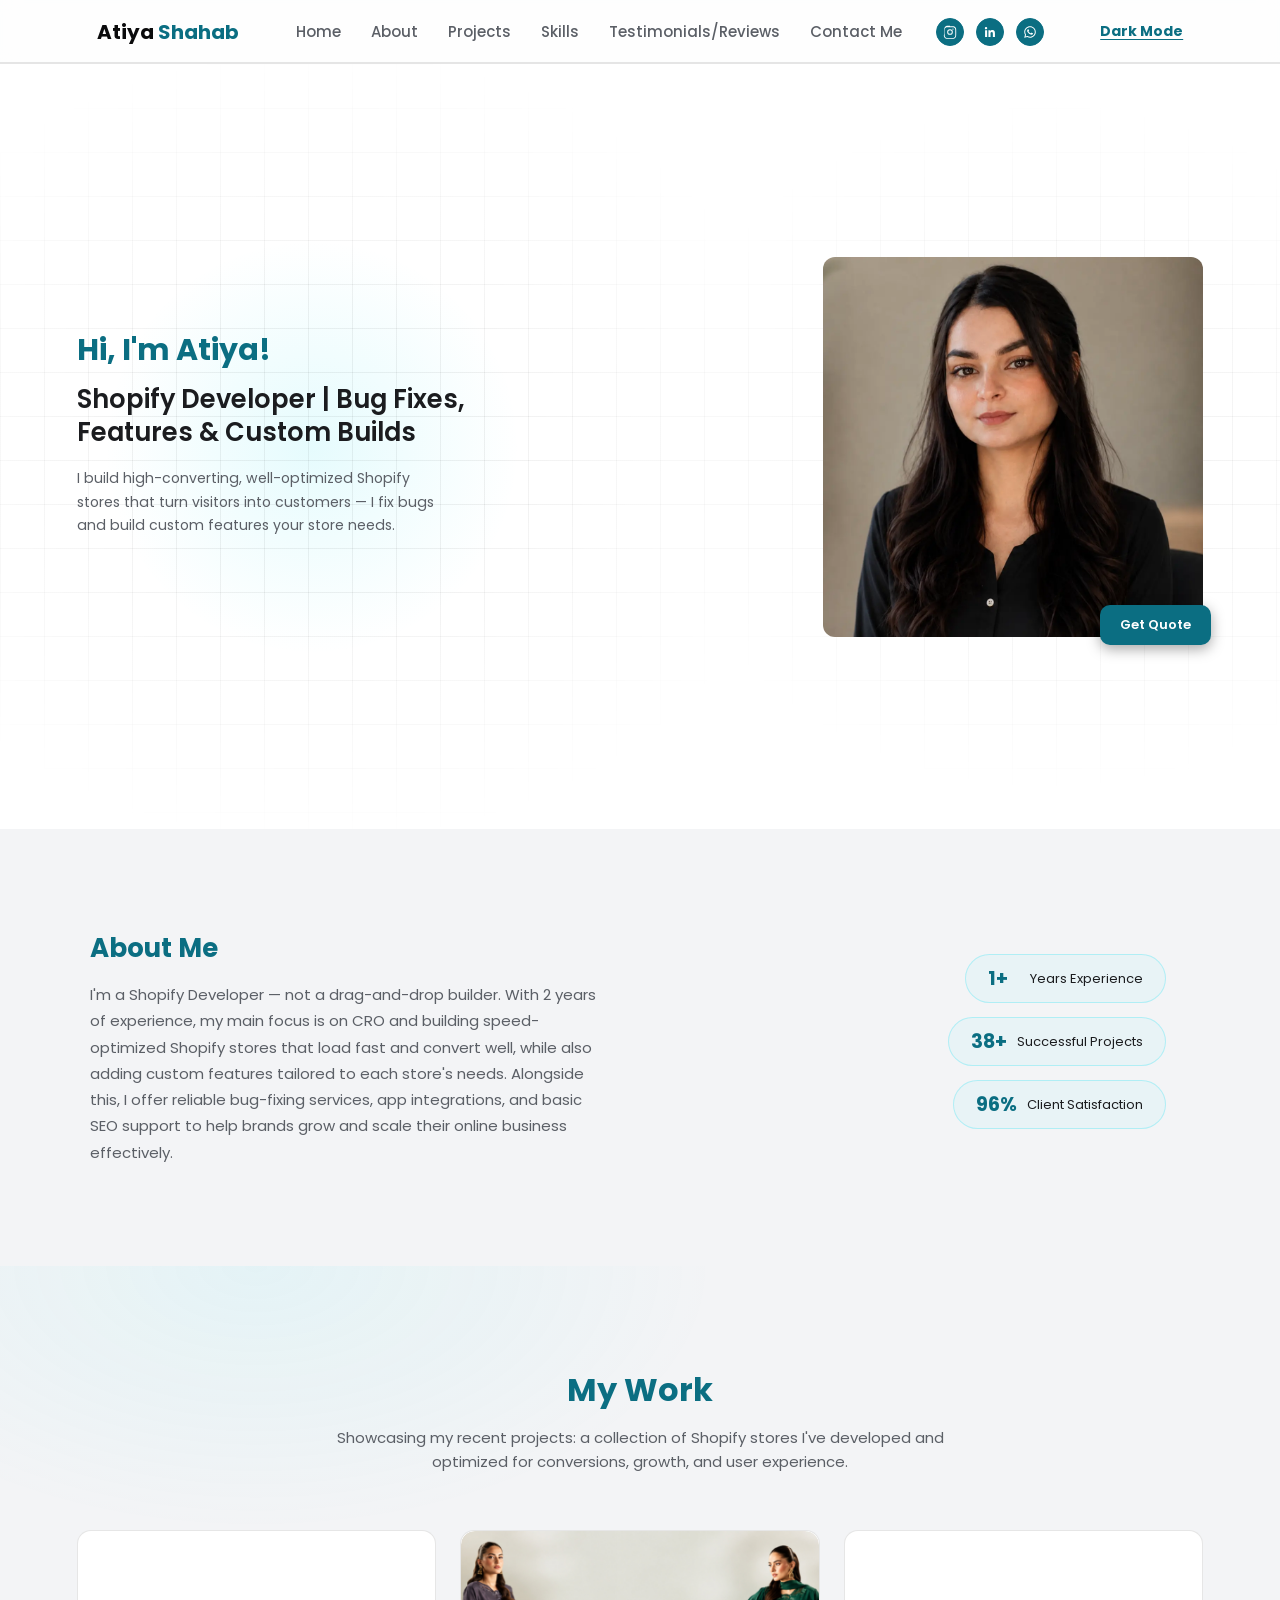
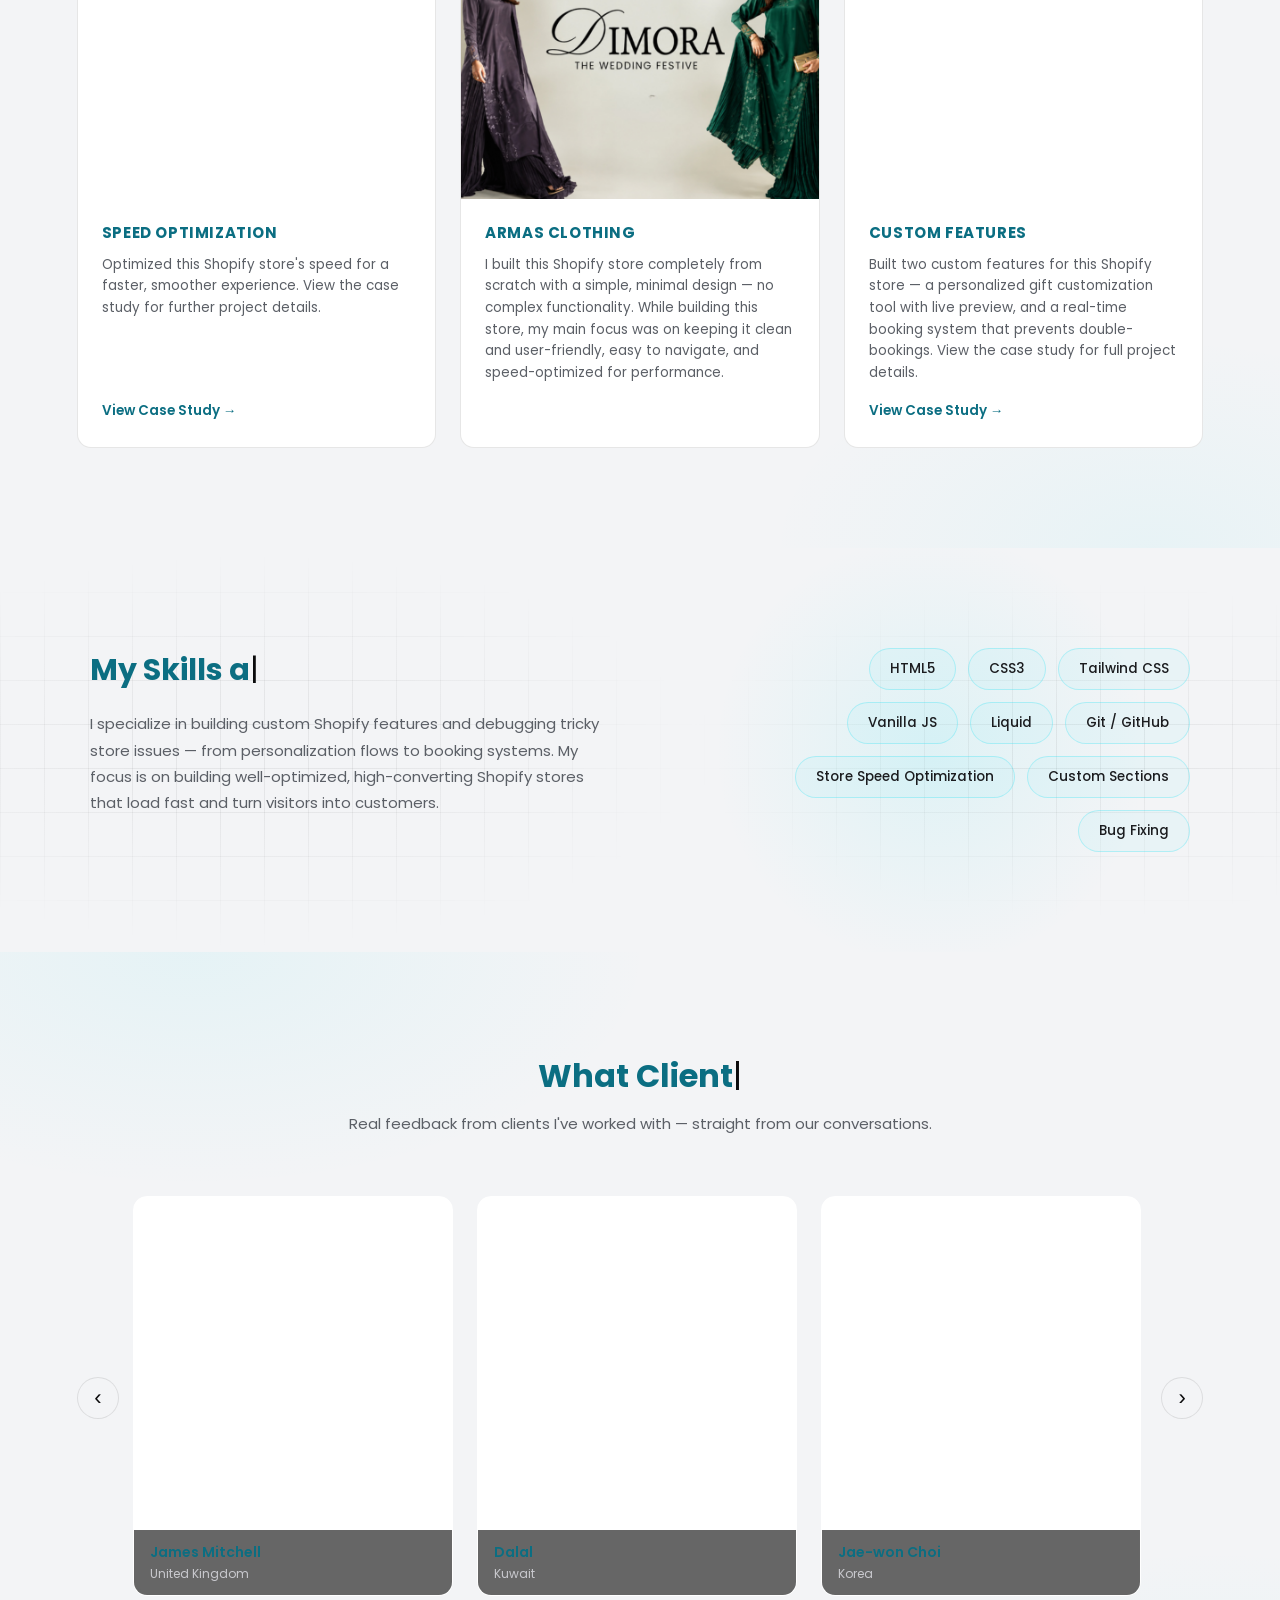
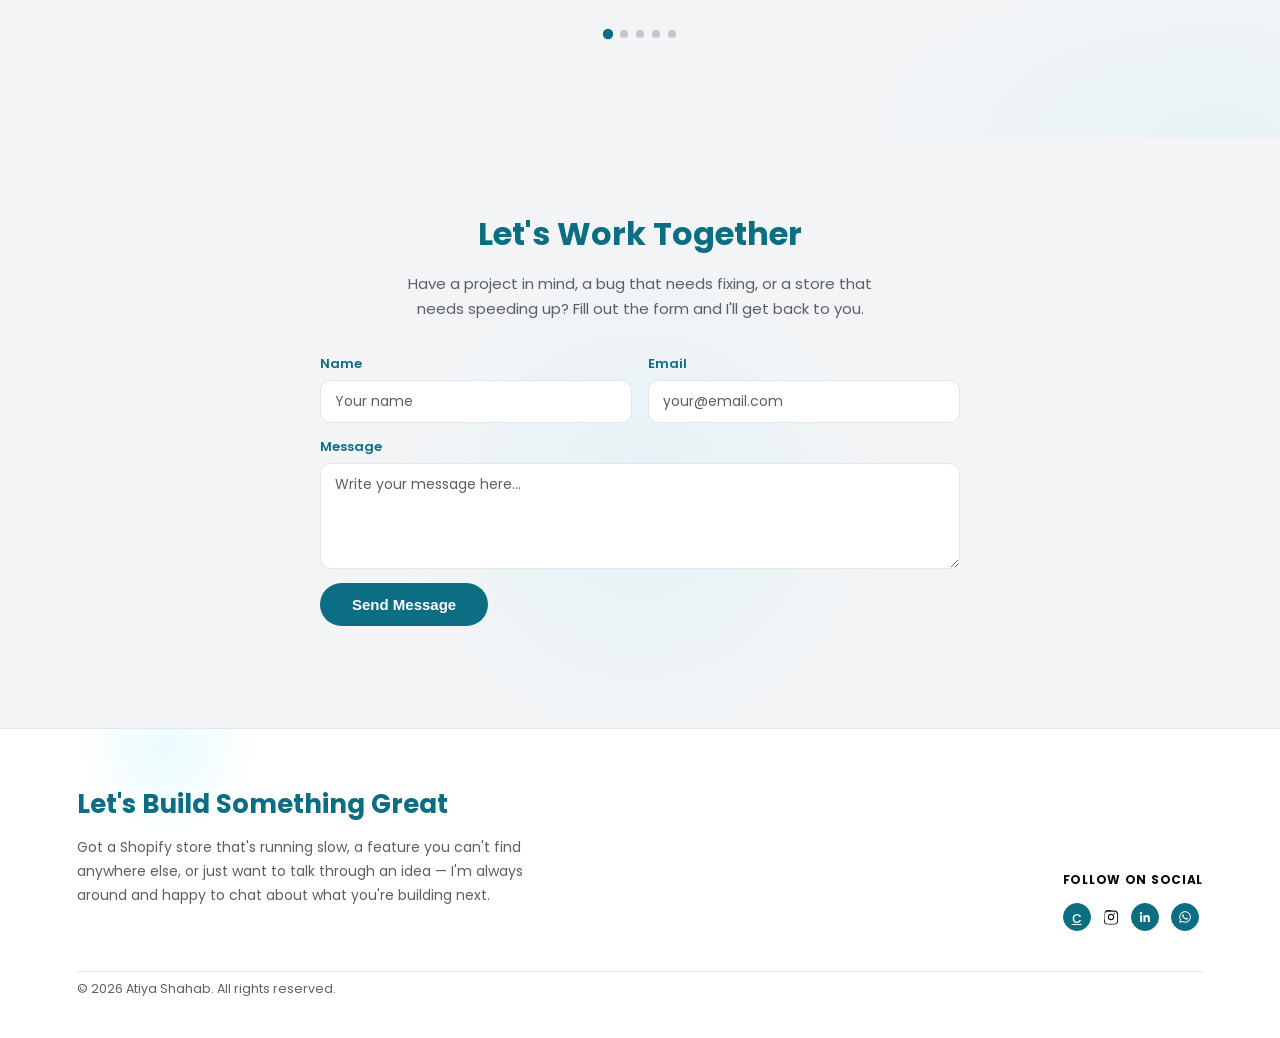
==== commit ba1a266d: "Updated Instagram link" ====
--- a/index.html
+++ b/index.html
@@ -306,7 +306,7 @@
     <div class="footer-social">
       <p class="footer-social-heading">Follow on Social</p>
       <div class="footer-socials">
-        <a href="https://www.instagram.com/atiya.shopifydev/" target="_blank" rel="noopener" class="social-icon" aria-label="Instagram">
+          <a href="https://www.instagram.com/atiya.shopifydev?utm_source=qr" target="_blank" rel="noopener noreferrer" class="social-icon" aria-label="Instagram">c</a>
           <svg viewBox="0 0 24 24" width="16" height="16"><path fill="currentColor" d="M12 2.16c3.2 0 3.58.01 4.85.07 1.17.05 1.97.24 2.43.4a4.9 4.9 0 0 1 1.77 1.15 4.9 4.9 0 0 1 1.15 1.77c.16.46.35 1.26.4 2.43.06 1.27.07 1.65.07 4.85s-.01 3.58-.07 4.85c-.05 1.17-.24 1.97-.4 2.43a4.9 4.9 0 0 1-1.15 1.77 4.9 4.9 0 0 1-1.77 1.15c-.46.16-1.26.35-2.43.4-1.27.06-1.65.07-4.85.07s-3.58-.01-4.85-.07c-1.17-.05-1.97-.24-2.43-.4a4.9 4.9 0 0 1-1.77-1.15 4.9 4.9 0 0 1-1.15-1.77c-.16-.46-.35-1.26-.4-2.43C2.17 15.58 2.16 15.2 2.16 12s.01-3.58.07-4.85c.05-1.17.24-1.97.4-2.43a4.9 4.9 0 0 1 1.15-1.77A4.9 4.9 0 0 1 5.55 1.8c.46-.16 1.26-.35 2.43-.4C9.25 1.34 9.63 1.33 12 1.33Zm0 1.84c-3.15 0-3.5.01-4.74.07-1.02.05-1.57.21-1.94.36-.49.19-.83.42-1.2.79-.37.37-.6.71-.79 1.2-.15.37-.31.92-.36 1.94-.06 1.24-.07 1.59-.07 4.74s.01 3.5.07 4.74c.05 1.02.21 1.57.36 1.94.19.49.42.83.79 1.2.37.37.71.6 1.2.79.37.15.92.31 1.94.36 1.24.06 1.59.07 4.74.07s3.5-.01 4.74-.07c1.02-.05 1.57-.21 1.94-.36.49-.19.83-.42 1.2-.79.37-.37.6-.71.79-1.2.15-.37.31-.92.36-1.94.06-1.24.07-1.59.07-4.74s-.01-3.5-.07-4.74c-.05-1.02-.21-1.57-.36-1.94a3.06 3.06 0 0 0-.79-1.2 3.06 3.06 0 0 0-1.2-.79c-.37-.15-.92-.31-1.94-.36-1.24-.06-1.59-.07-4.74-.07Zm0 3.13a4.87 4.87 0 1 1 0 9.74 4.87 4.87 0 0 1 0-9.74Zm0 8.03a3.16 3.16 0 1 0 0-6.32 3.16 3.16 0 0 0 0 6.32Zm6.2-8.23a1.14 1.14 0 1 1-2.27 0 1.14 1.14 0 0 1 2.27 0Z"/></svg>
         </a>
         <a href="https://www.linkedin.com/in/atiya-shahab-5b704b36a?utm_source=share_via&utm_content=profile&utm_medium=member_android" target="_blank" rel="noopener" class="social-icon" aria-label="LinkedIn">
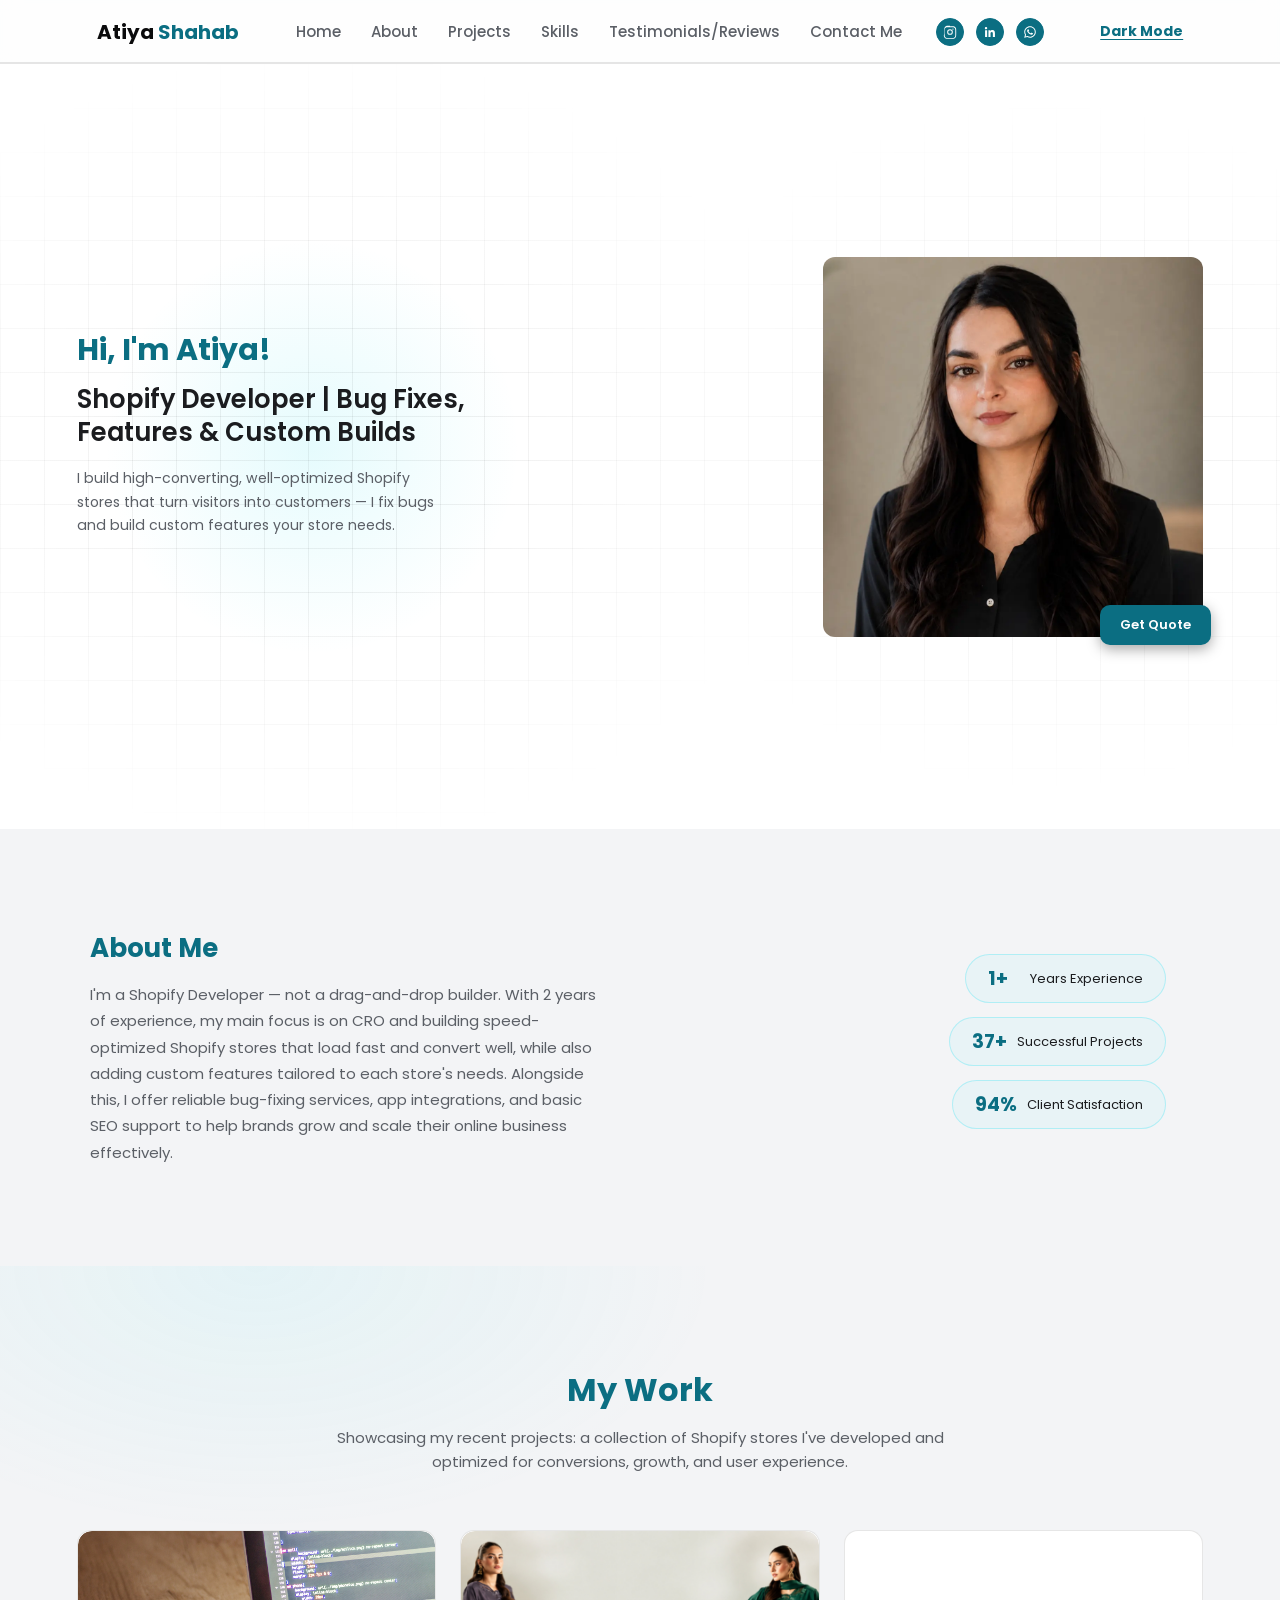
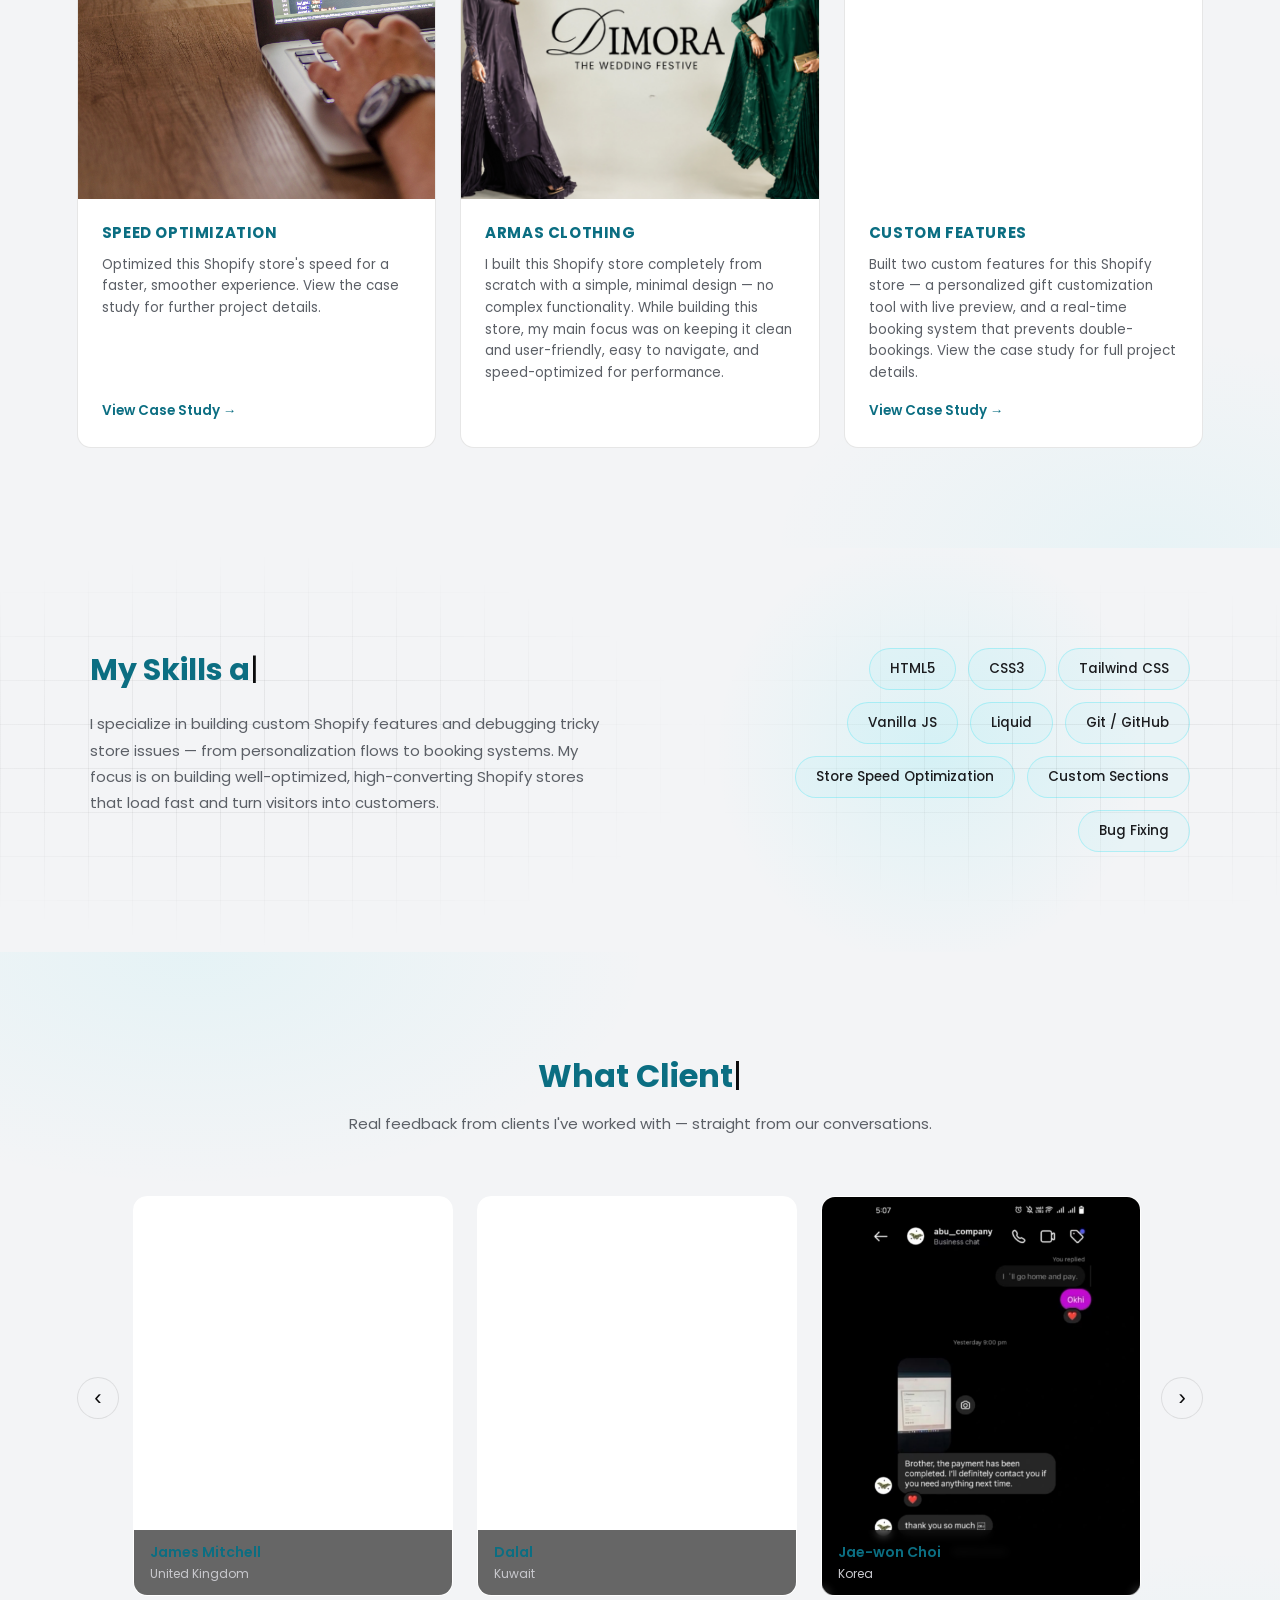
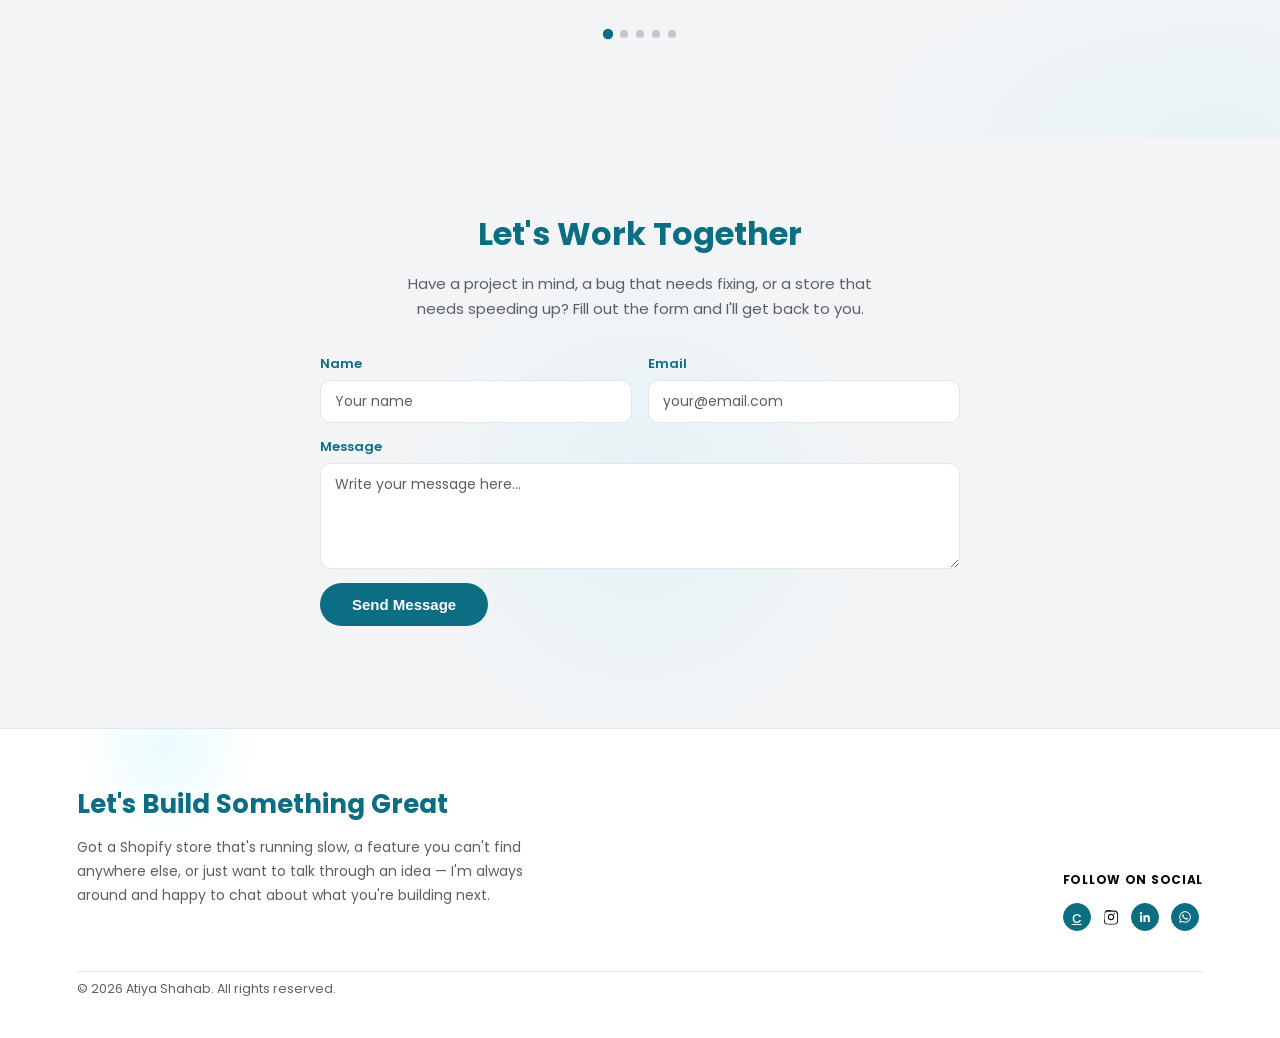
==== commit 48aba310: "Updated Instagram link" ====
--- a/index.html
+++ b/index.html
@@ -306,7 +306,7 @@
     <div class="footer-social">
       <p class="footer-social-heading">Follow on Social</p>
       <div class="footer-socials">
-          <a href="https://www.instagram.com/atiya.shopifydev?utm_source=qr" target="_blank" rel="noopener noreferrer" class="social-icon" aria-label="Instagram">c</a>
+          <a href="https://www.instagram.com/_shopifydeveloper/" target="_blank" rel="noopener noreferrer" class="social-icon" aria-label="Instagram">c</a>
           <svg viewBox="0 0 24 24" width="16" height="16"><path fill="currentColor" d="M12 2.16c3.2 0 3.58.01 4.85.07 1.17.05 1.97.24 2.43.4a4.9 4.9 0 0 1 1.77 1.15 4.9 4.9 0 0 1 1.15 1.77c.16.46.35 1.26.4 2.43.06 1.27.07 1.65.07 4.85s-.01 3.58-.07 4.85c-.05 1.17-.24 1.97-.4 2.43a4.9 4.9 0 0 1-1.15 1.77 4.9 4.9 0 0 1-1.77 1.15c-.46.16-1.26.35-2.43.4-1.27.06-1.65.07-4.85.07s-3.58-.01-4.85-.07c-1.17-.05-1.97-.24-2.43-.4a4.9 4.9 0 0 1-1.77-1.15 4.9 4.9 0 0 1-1.15-1.77c-.16-.46-.35-1.26-.4-2.43C2.17 15.58 2.16 15.2 2.16 12s.01-3.58.07-4.85c.05-1.17.24-1.97.4-2.43a4.9 4.9 0 0 1 1.15-1.77A4.9 4.9 0 0 1 5.55 1.8c.46-.16 1.26-.35 2.43-.4C9.25 1.34 9.63 1.33 12 1.33Zm0 1.84c-3.15 0-3.5.01-4.74.07-1.02.05-1.57.21-1.94.36-.49.19-.83.42-1.2.79-.37.37-.6.71-.79 1.2-.15.37-.31.92-.36 1.94-.06 1.24-.07 1.59-.07 4.74s.01 3.5.07 4.74c.05 1.02.21 1.57.36 1.94.19.49.42.83.79 1.2.37.37.71.6 1.2.79.37.15.92.31 1.94.36 1.24.06 1.59.07 4.74.07s3.5-.01 4.74-.07c1.02-.05 1.57-.21 1.94-.36.49-.19.83-.42 1.2-.79.37-.37.6-.71.79-1.2.15-.37.31-.92.36-1.94.06-1.24.07-1.59.07-4.74s-.01-3.5-.07-4.74c-.05-1.02-.21-1.57-.36-1.94a3.06 3.06 0 0 0-.79-1.2 3.06 3.06 0 0 0-1.2-.79c-.37-.15-.92-.31-1.94-.36-1.24-.06-1.59-.07-4.74-.07Zm0 3.13a4.87 4.87 0 1 1 0 9.74 4.87 4.87 0 0 1 0-9.74Zm0 8.03a3.16 3.16 0 1 0 0-6.32 3.16 3.16 0 0 0 0 6.32Zm6.2-8.23a1.14 1.14 0 1 1-2.27 0 1.14 1.14 0 0 1 2.27 0Z"/></svg>
         </a>
         <a href="https://www.linkedin.com/in/atiya-shahab-5b704b36a?utm_source=share_via&utm_content=profile&utm_medium=member_android" target="_blank" rel="noopener" class="social-icon" aria-label="LinkedIn">
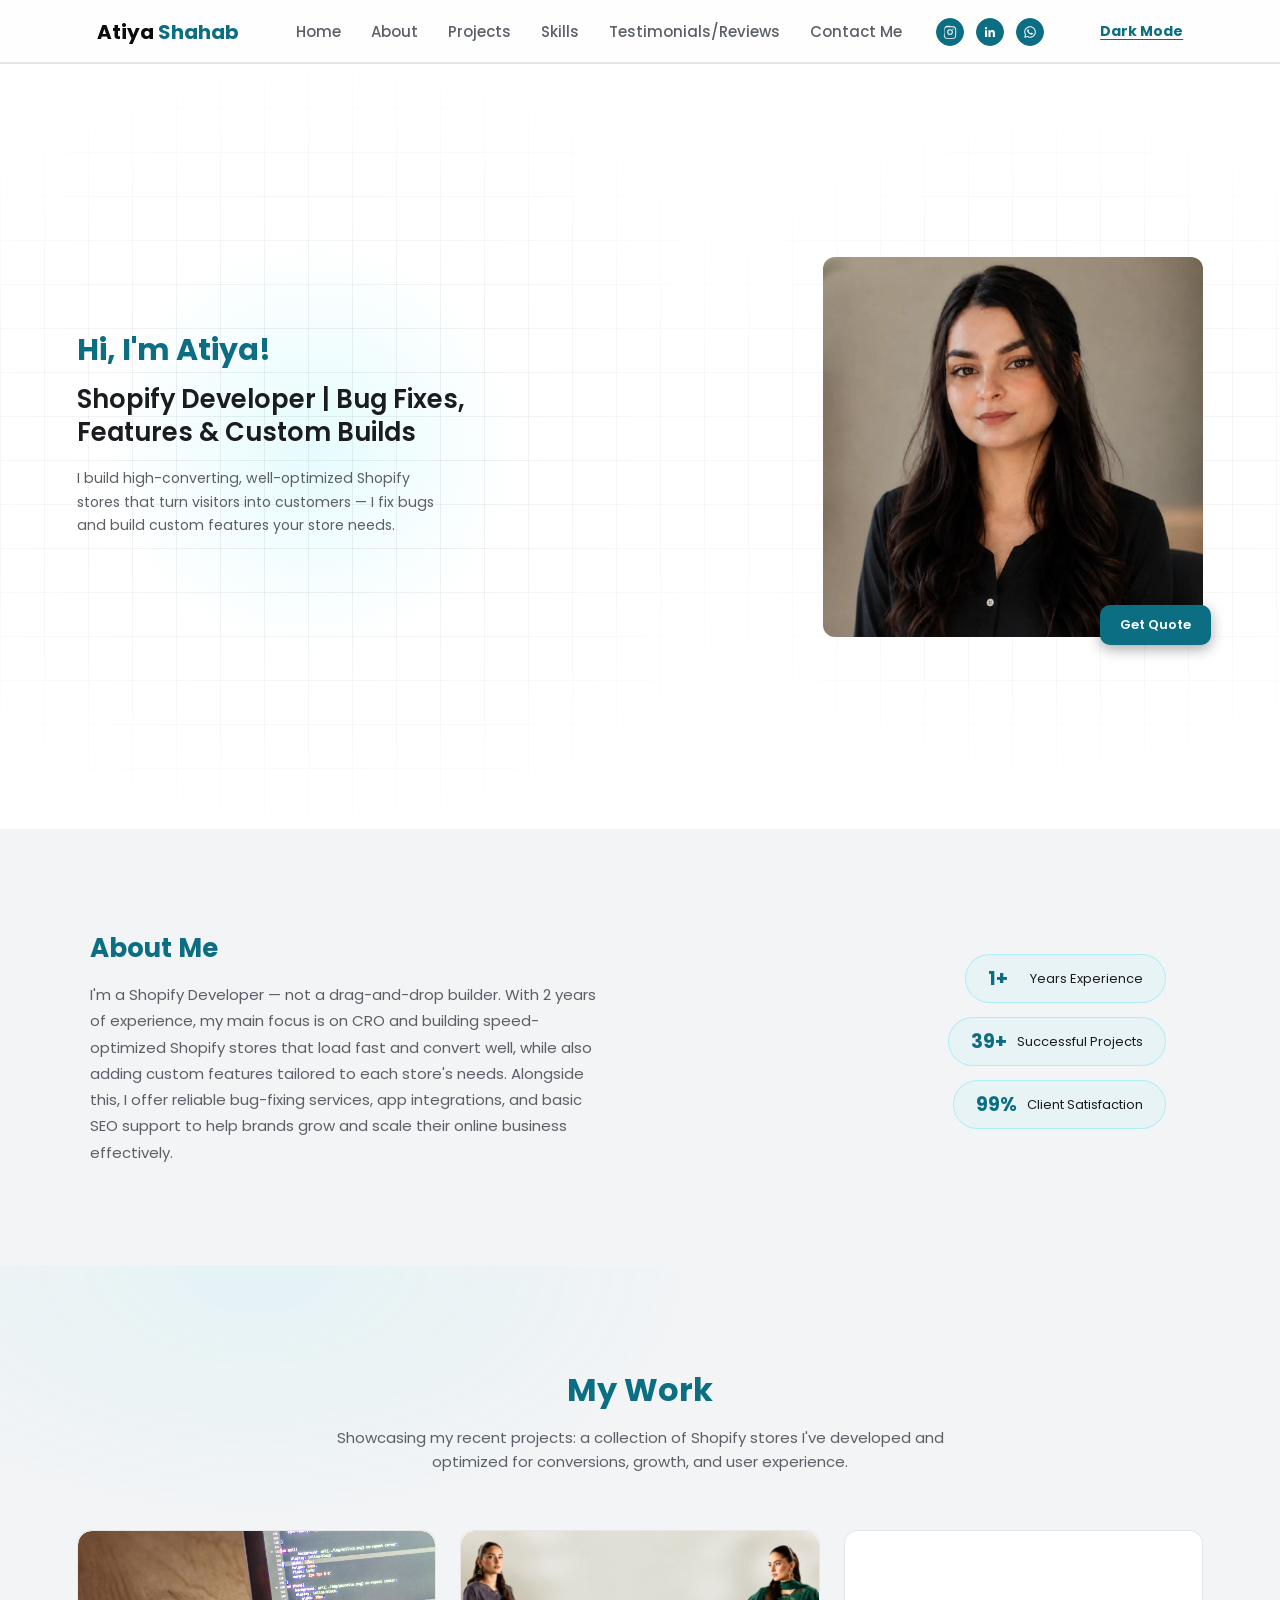
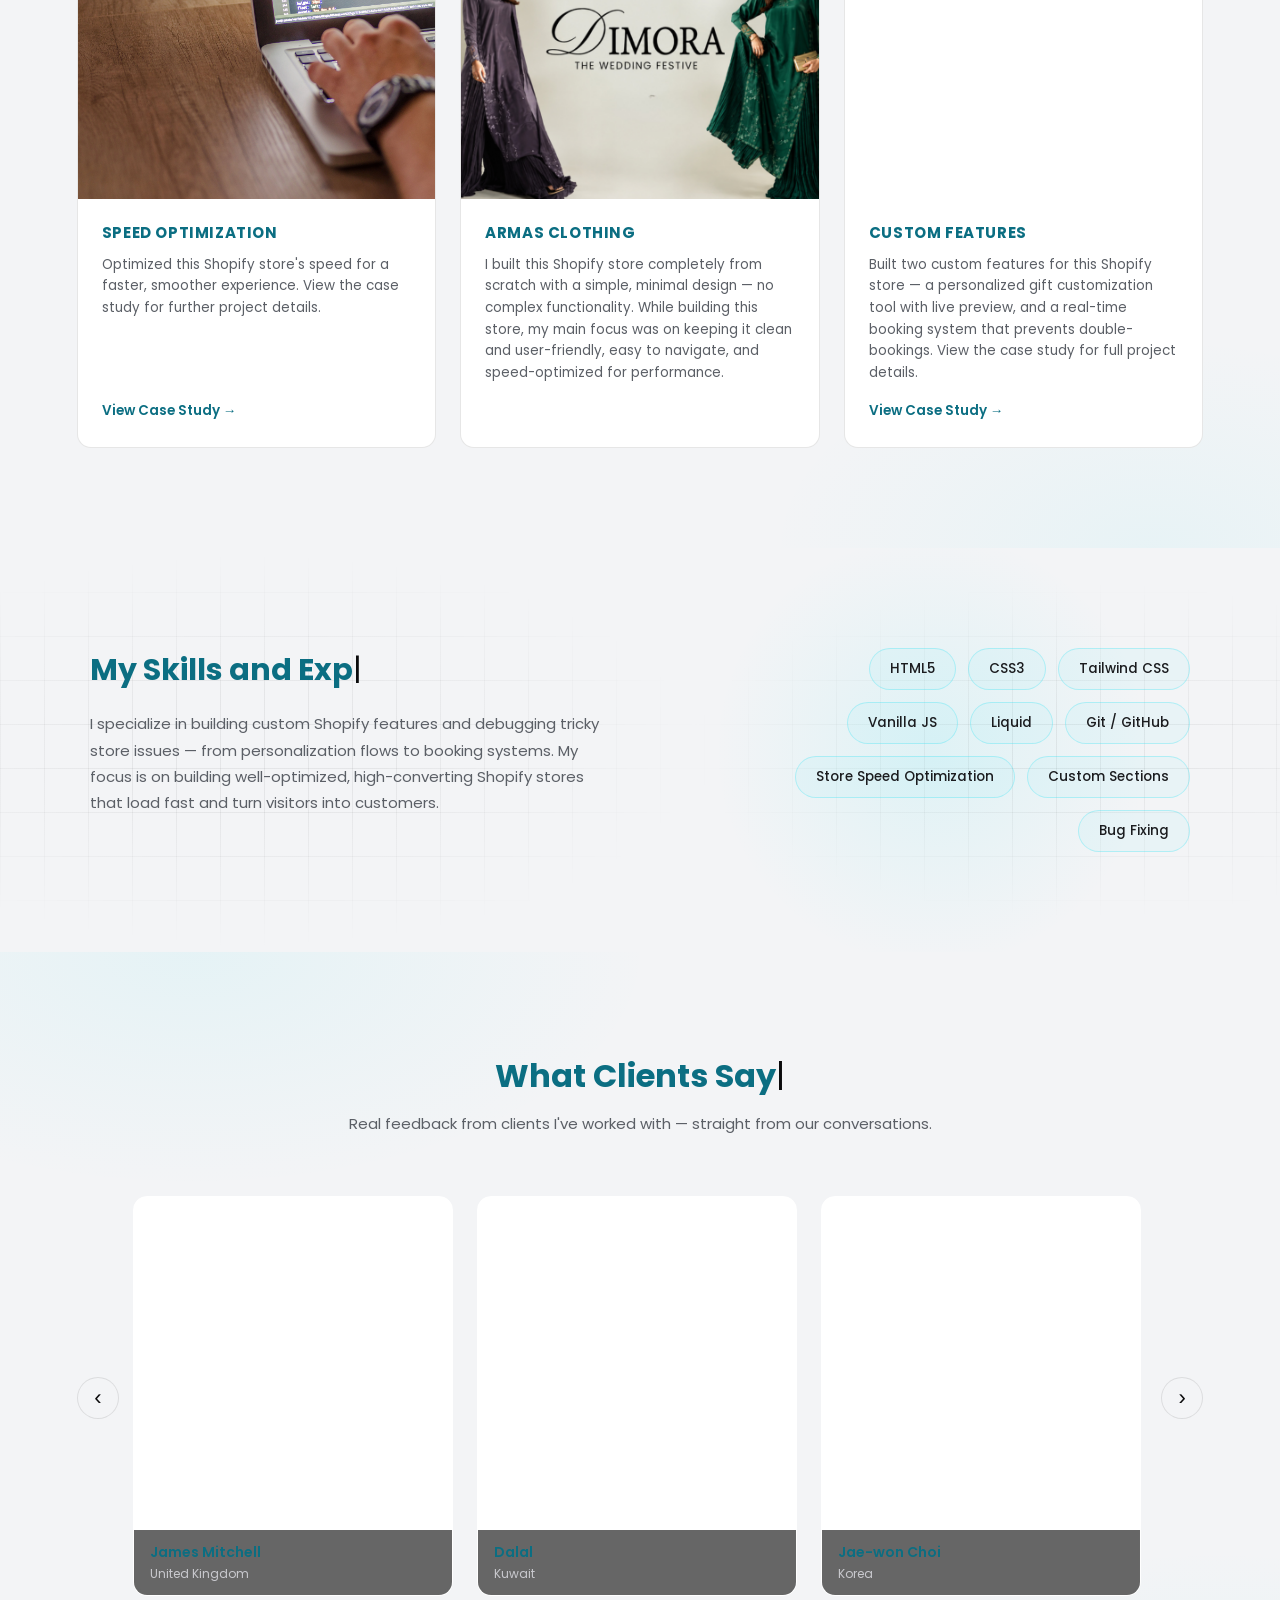
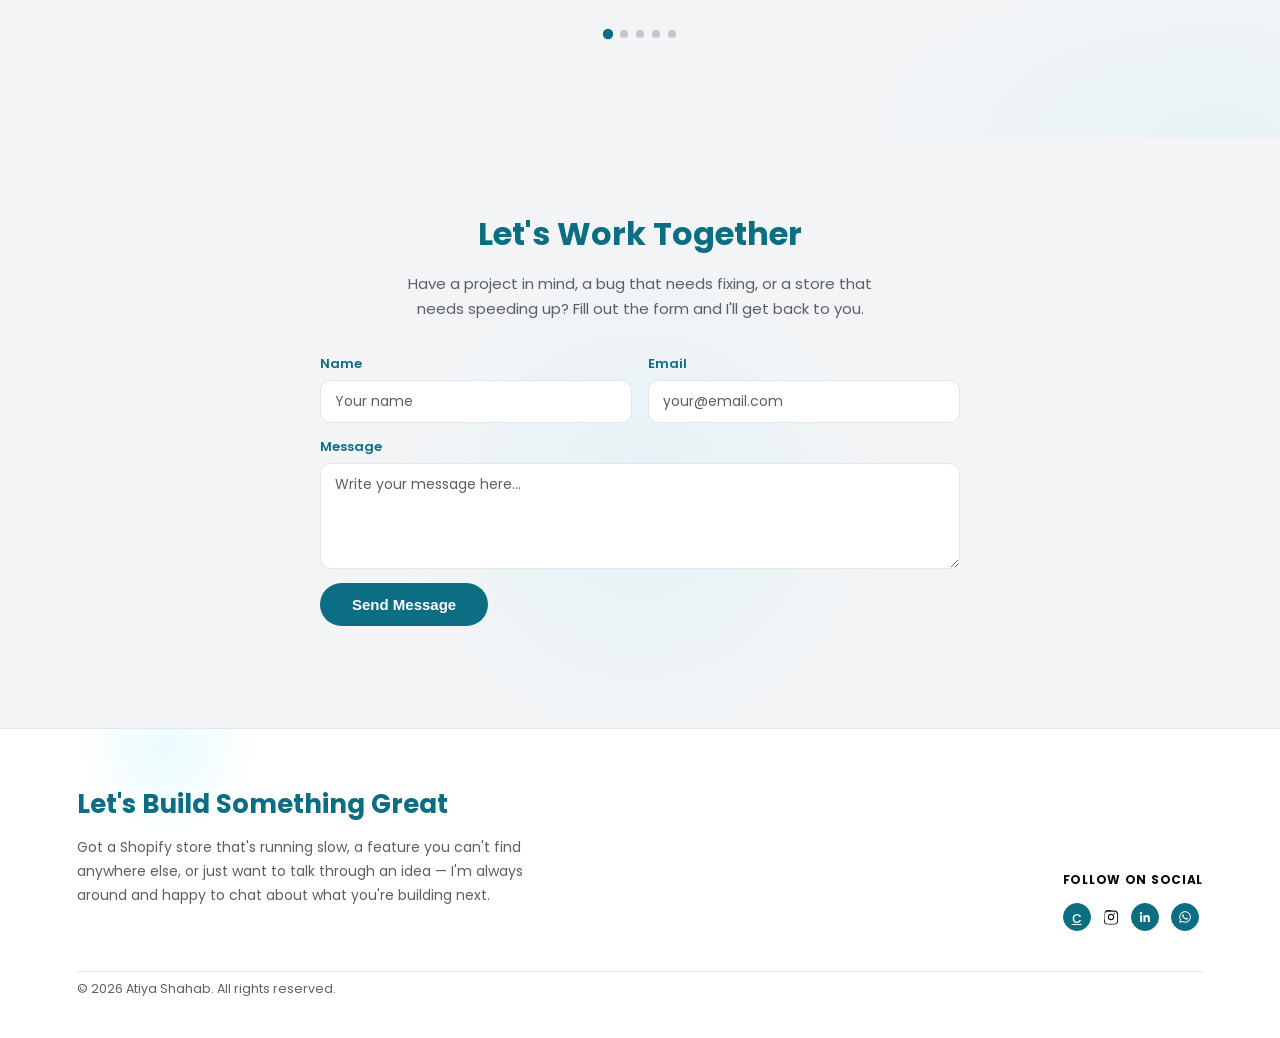
==== commit 47f362ce: "Updated Instagram link" ====
--- a/index.html
+++ b/index.html
@@ -314,7 +314,7 @@
         </a>
         <a href="https://wa.me/923081964231" target="_blank" rel="noopener" class="social-icon" aria-label="WhatsApp">
           <svg viewBox="0 0 24 24" width="16" height="16"><path fill="currentColor" d="M12.04 2C6.58 2 2.13 6.45 2.13 11.91c0 1.75.46 3.45 1.32 4.95L2.05 22l5.25-1.38a9.9 9.9 0 0 0 4.74 1.21h.01c5.46 0 9.9-4.45 9.9-9.91C21.95 6.45 17.5 2 12.04 2Zm0 18.05h-.01a8.2 8.2 0 0 1-4.18-1.14l-.3-.18-3.11.82.83-3.04-.2-.31a8.17 8.17 0 0 1-1.26-4.29c0-4.52 3.68-8.2 8.2-8.2 2.19 0 4.25.86 5.8 2.41a8.14 8.14 0 0 1 2.4 5.8c0 4.52-3.68 8.13-8.17 8.13Zm4.47-6.13c-.24-.12-1.44-.71-1.67-.79-.22-.08-.38-.12-.55.12-.16.24-.63.79-.77.95-.14.16-.28.18-.53.06-.24-.12-1.03-.38-1.96-1.21-.72-.65-1.21-1.44-1.35-1.68-.14-.24-.02-.37.11-.49.11-.11.24-.28.36-.42.12-.14.16-.24.24-.4.08-.16.04-.3-.02-.42-.06-.12-.55-1.33-.76-1.82-.2-.48-.4-.42-.55-.42-.14-.01-.3-.01-.46-.01a.9.9 0 0 0-.65.3c-.22.24-.85.83-.85 2.03 0 1.2.87 2.35.99 2.51.12.16 1.71 2.61 4.14 3.66.58.25 1.03.4 1.38.51.58.18 1.11.16 1.53.1.47-.07 1.44-.59 1.64-1.16.2-.57.2-1.06.14-1.16-.06-.1-.22-.16-.46-.28Z"/></svg>
-        </a>
+        </a> 
       </div>
     </div>
 
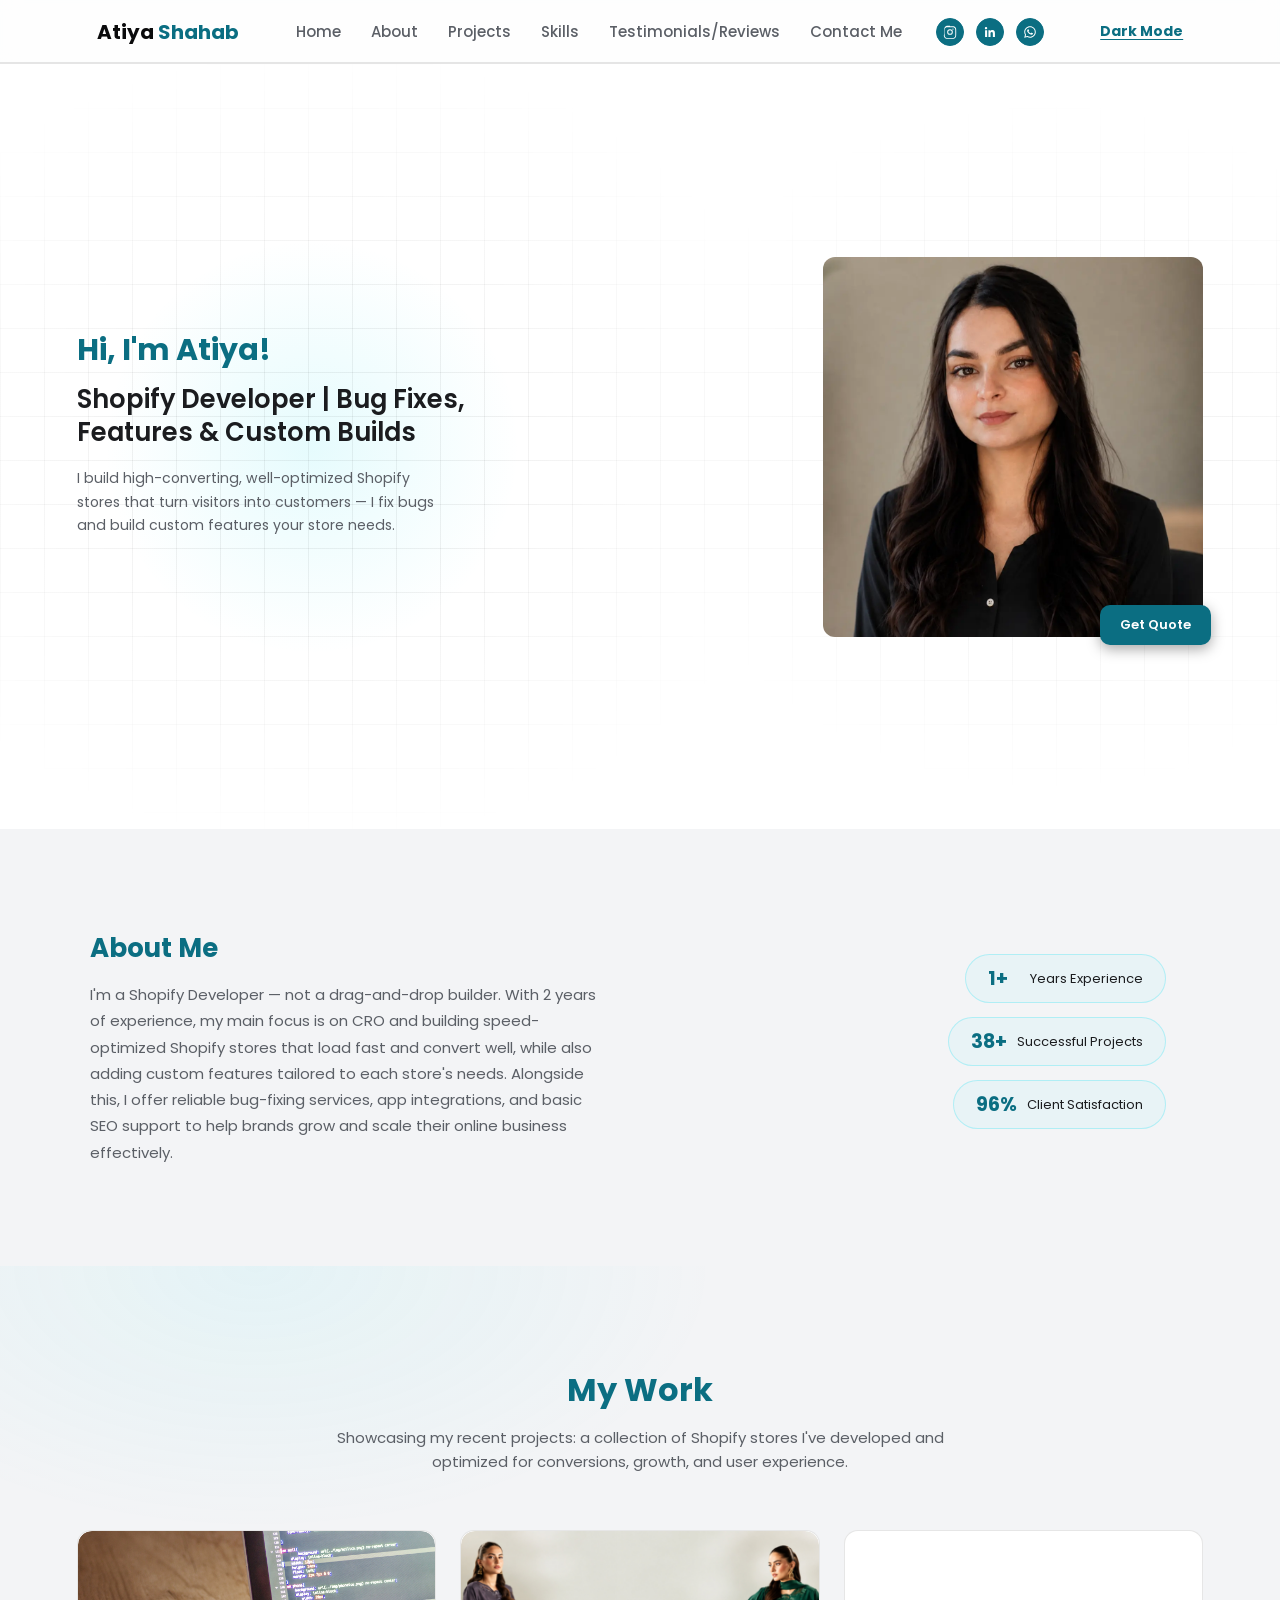
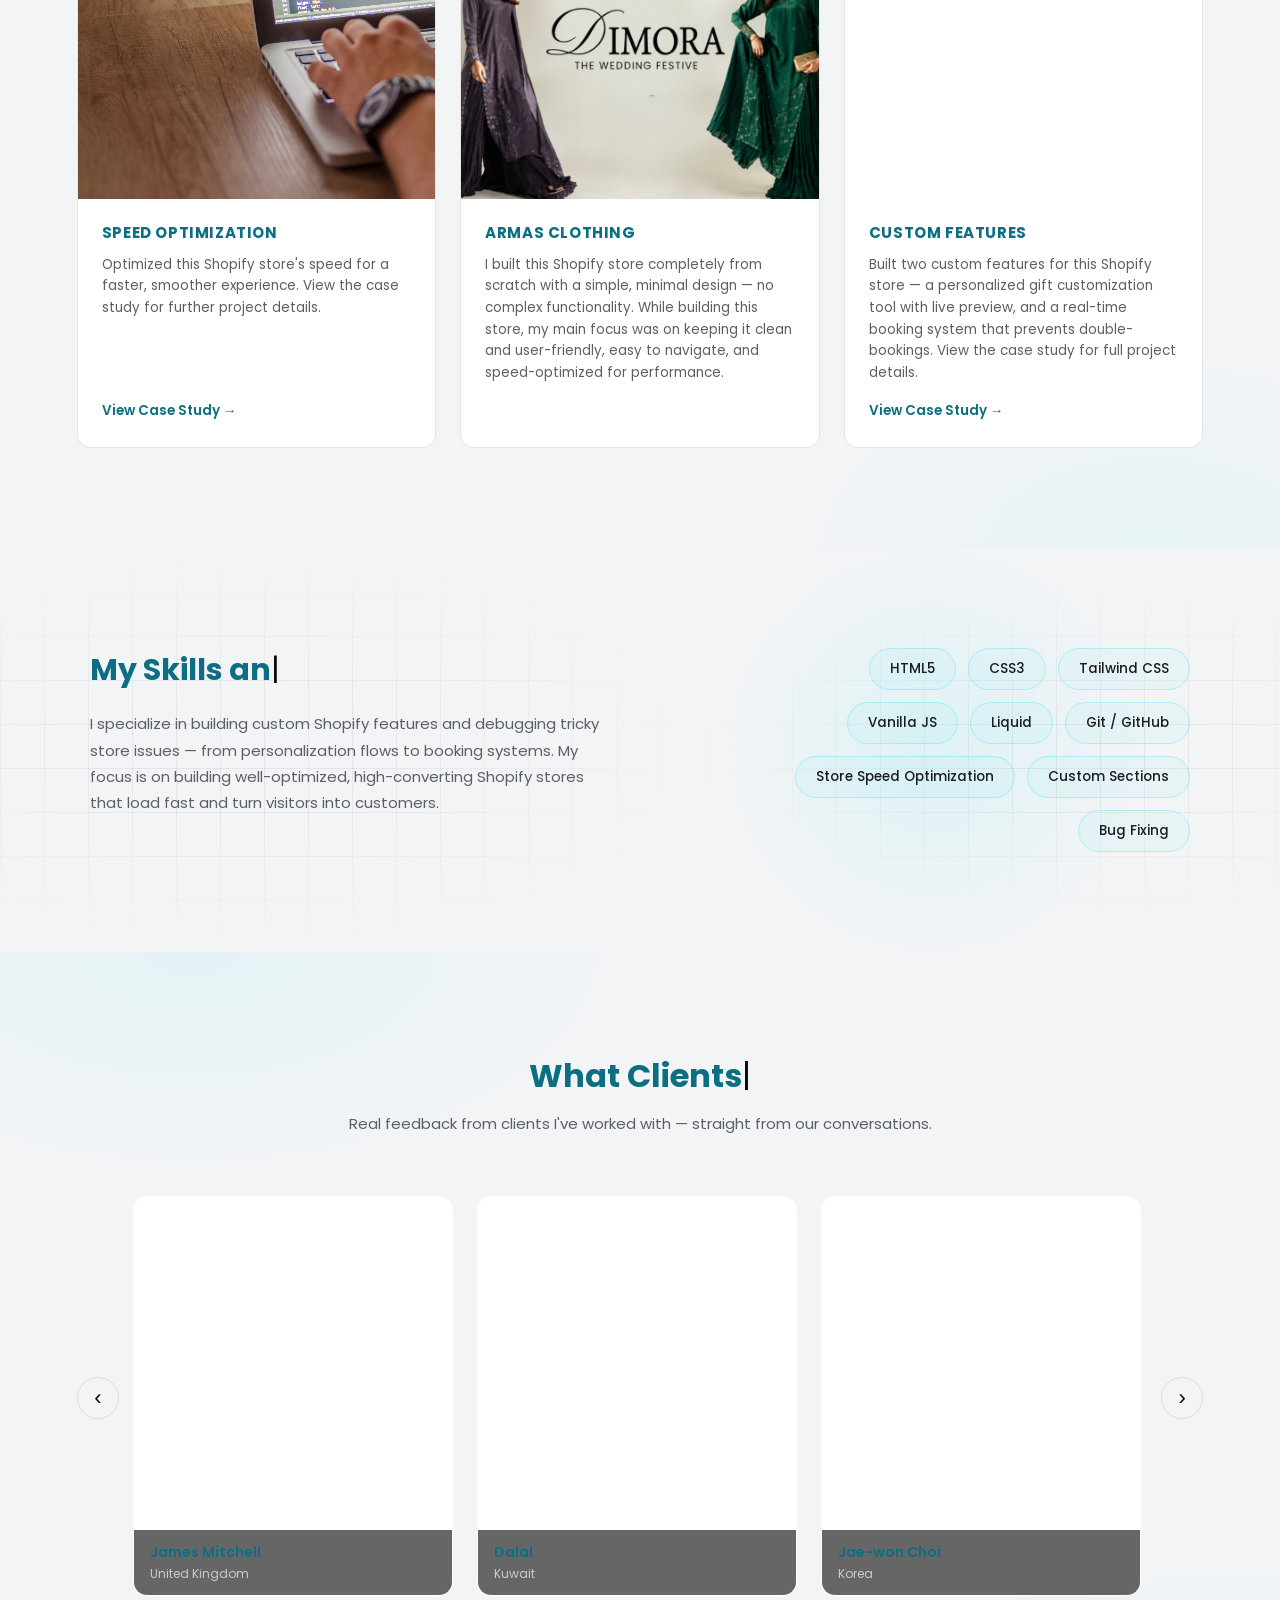
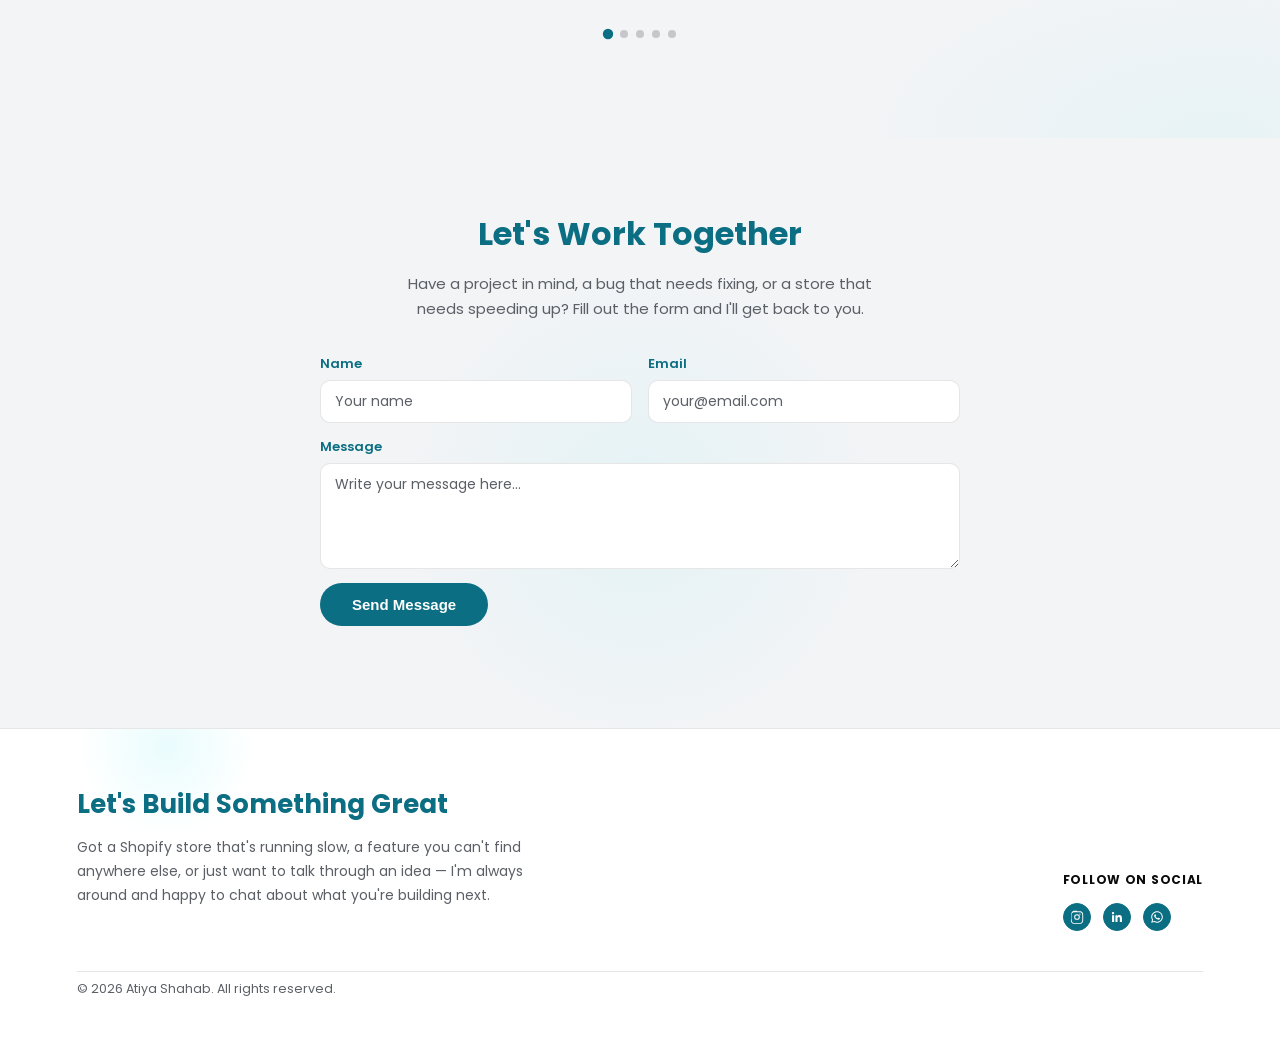
==== commit eb356ade: "Updated Instagram link" ====
--- a/index.html
+++ b/index.html
@@ -306,7 +306,7 @@
     <div class="footer-social">
       <p class="footer-social-heading">Follow on Social</p>
       <div class="footer-socials">
-          <a href="https://www.instagram.com/_shopifydeveloper/" target="_blank" rel="noopener noreferrer" class="social-icon" aria-label="Instagram">c</a>
+          <a href="https://www.instagram.com/_by_samann/" target="_blank" rel="noopener noreferrer" class="social-icon" aria-label="Instagram">
           <svg viewBox="0 0 24 24" width="16" height="16"><path fill="currentColor" d="M12 2.16c3.2 0 3.58.01 4.85.07 1.17.05 1.97.24 2.43.4a4.9 4.9 0 0 1 1.77 1.15 4.9 4.9 0 0 1 1.15 1.77c.16.46.35 1.26.4 2.43.06 1.27.07 1.65.07 4.85s-.01 3.58-.07 4.85c-.05 1.17-.24 1.97-.4 2.43a4.9 4.9 0 0 1-1.15 1.77 4.9 4.9 0 0 1-1.77 1.15c-.46.16-1.26.35-2.43.4-1.27.06-1.65.07-4.85.07s-3.58-.01-4.85-.07c-1.17-.05-1.97-.24-2.43-.4a4.9 4.9 0 0 1-1.77-1.15 4.9 4.9 0 0 1-1.15-1.77c-.16-.46-.35-1.26-.4-2.43C2.17 15.58 2.16 15.2 2.16 12s.01-3.58.07-4.85c.05-1.17.24-1.97.4-2.43a4.9 4.9 0 0 1 1.15-1.77A4.9 4.9 0 0 1 5.55 1.8c.46-.16 1.26-.35 2.43-.4C9.25 1.34 9.63 1.33 12 1.33Zm0 1.84c-3.15 0-3.5.01-4.74.07-1.02.05-1.57.21-1.94.36-.49.19-.83.42-1.2.79-.37.37-.6.71-.79 1.2-.15.37-.31.92-.36 1.94-.06 1.24-.07 1.59-.07 4.74s.01 3.5.07 4.74c.05 1.02.21 1.57.36 1.94.19.49.42.83.79 1.2.37.37.71.6 1.2.79.37.15.92.31 1.94.36 1.24.06 1.59.07 4.74.07s3.5-.01 4.74-.07c1.02-.05 1.57-.21 1.94-.36.49-.19.83-.42 1.2-.79.37-.37.6-.71.79-1.2.15-.37.31-.92.36-1.94.06-1.24.07-1.59.07-4.74s-.01-3.5-.07-4.74c-.05-1.02-.21-1.57-.36-1.94a3.06 3.06 0 0 0-.79-1.2 3.06 3.06 0 0 0-1.2-.79c-.37-.15-.92-.31-1.94-.36-1.24-.06-1.59-.07-4.74-.07Zm0 3.13a4.87 4.87 0 1 1 0 9.74 4.87 4.87 0 0 1 0-9.74Zm0 8.03a3.16 3.16 0 1 0 0-6.32 3.16 3.16 0 0 0 0 6.32Zm6.2-8.23a1.14 1.14 0 1 1-2.27 0 1.14 1.14 0 0 1 2.27 0Z"/></svg>
         </a>
         <a href="https://www.linkedin.com/in/atiya-shahab-5b704b36a?utm_source=share_via&utm_content=profile&utm_medium=member_android" target="_blank" rel="noopener" class="social-icon" aria-label="LinkedIn">
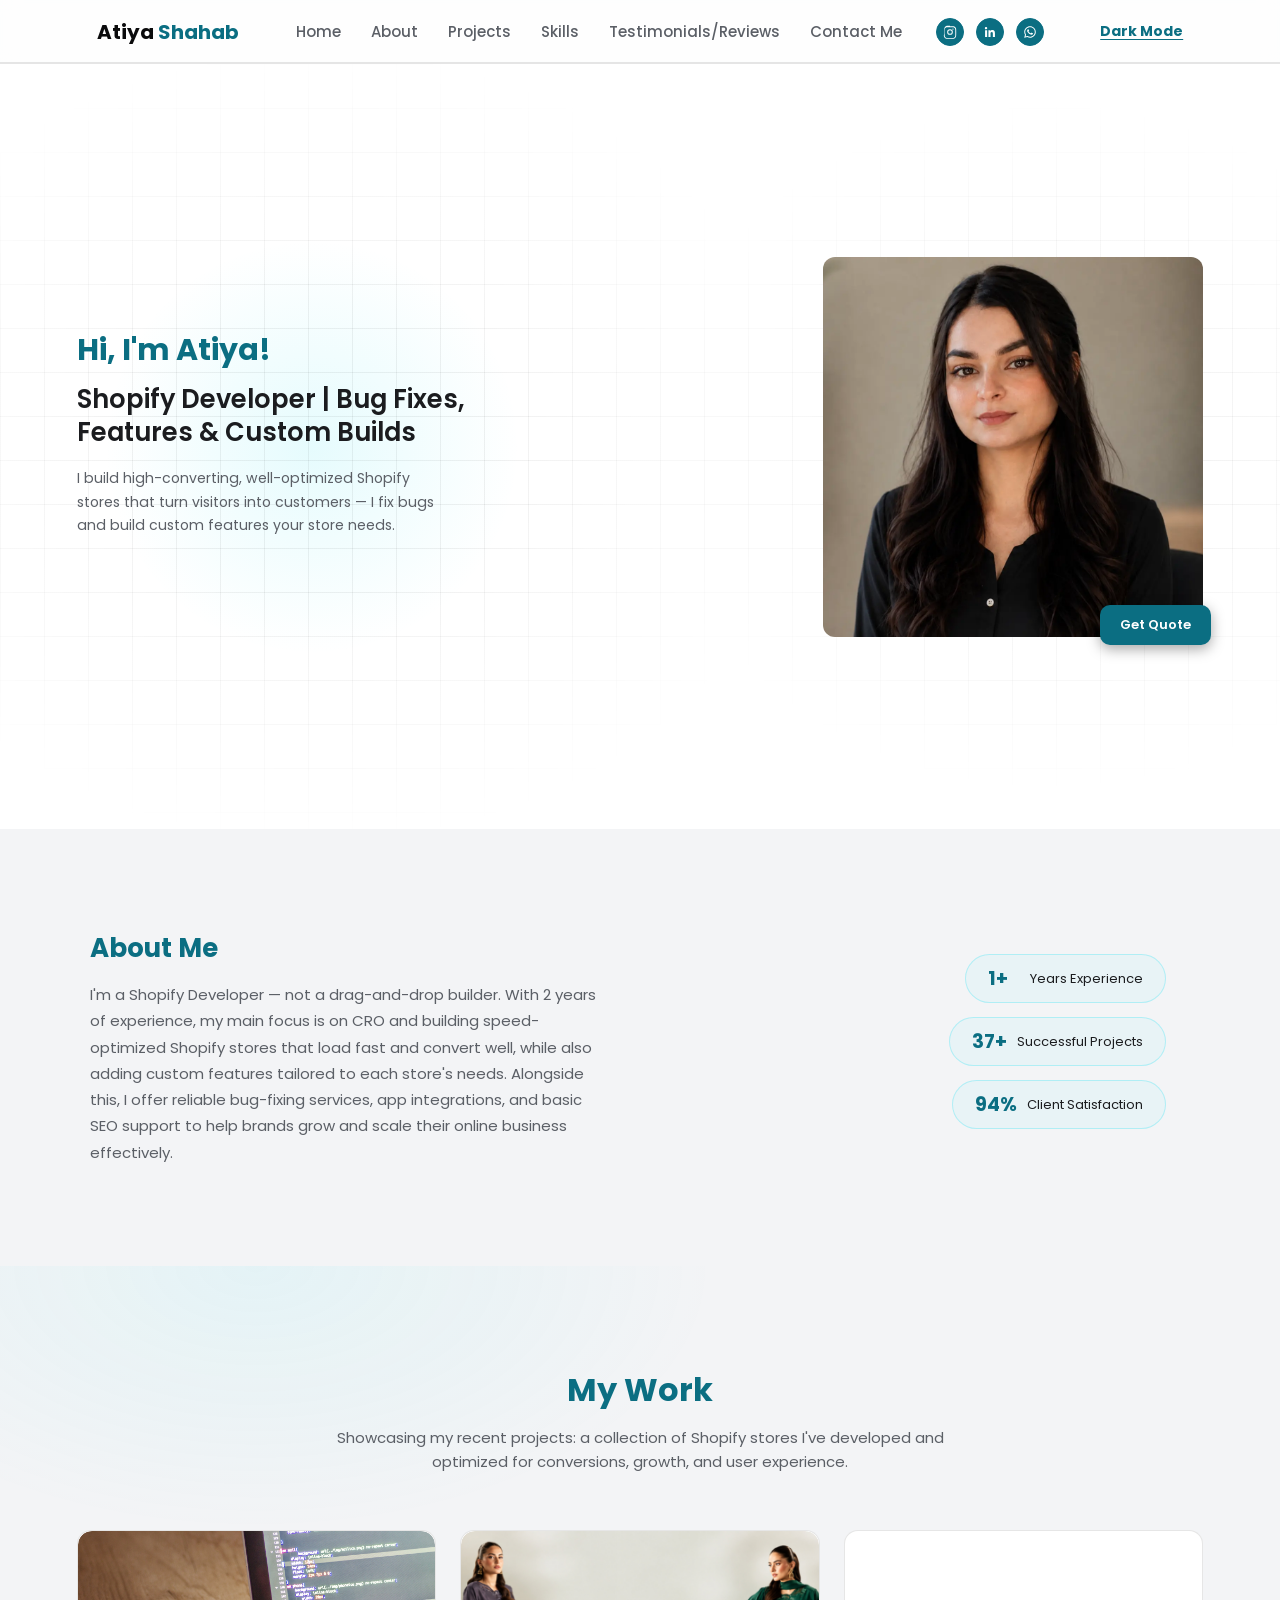
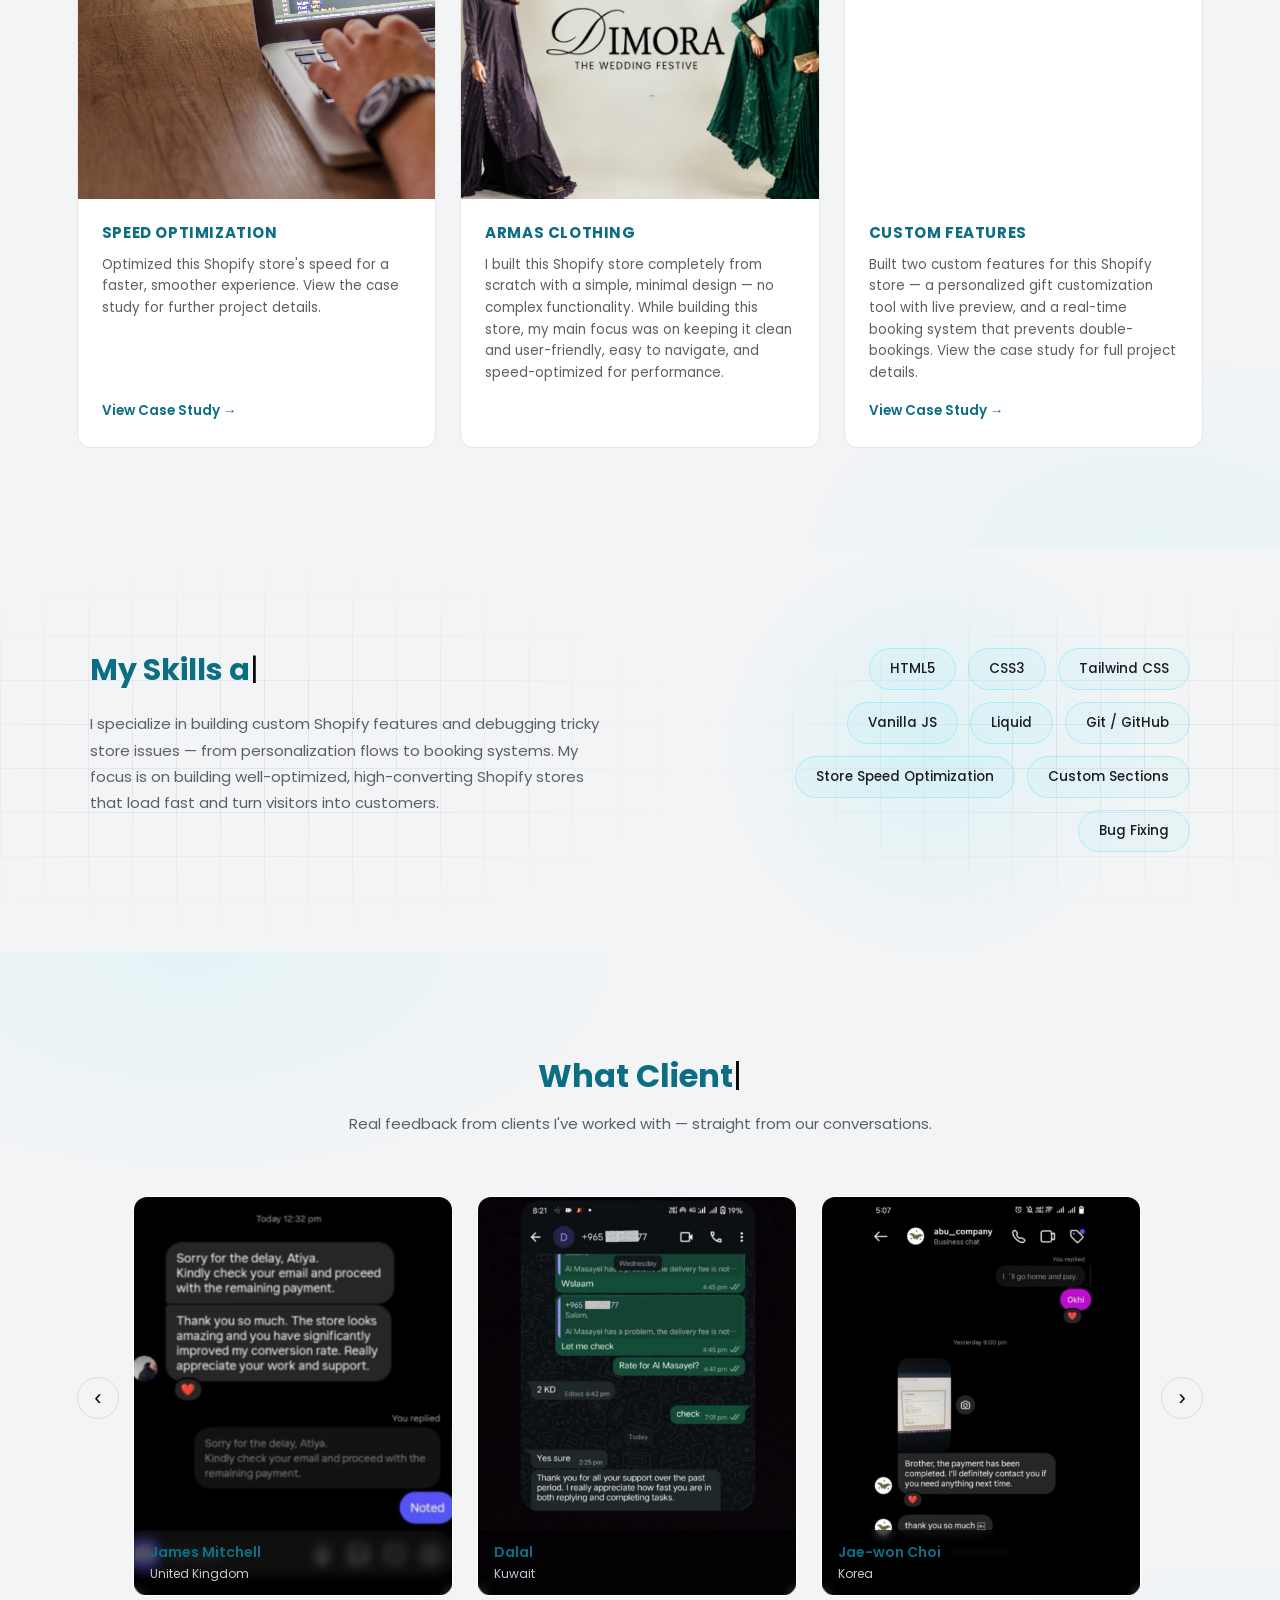
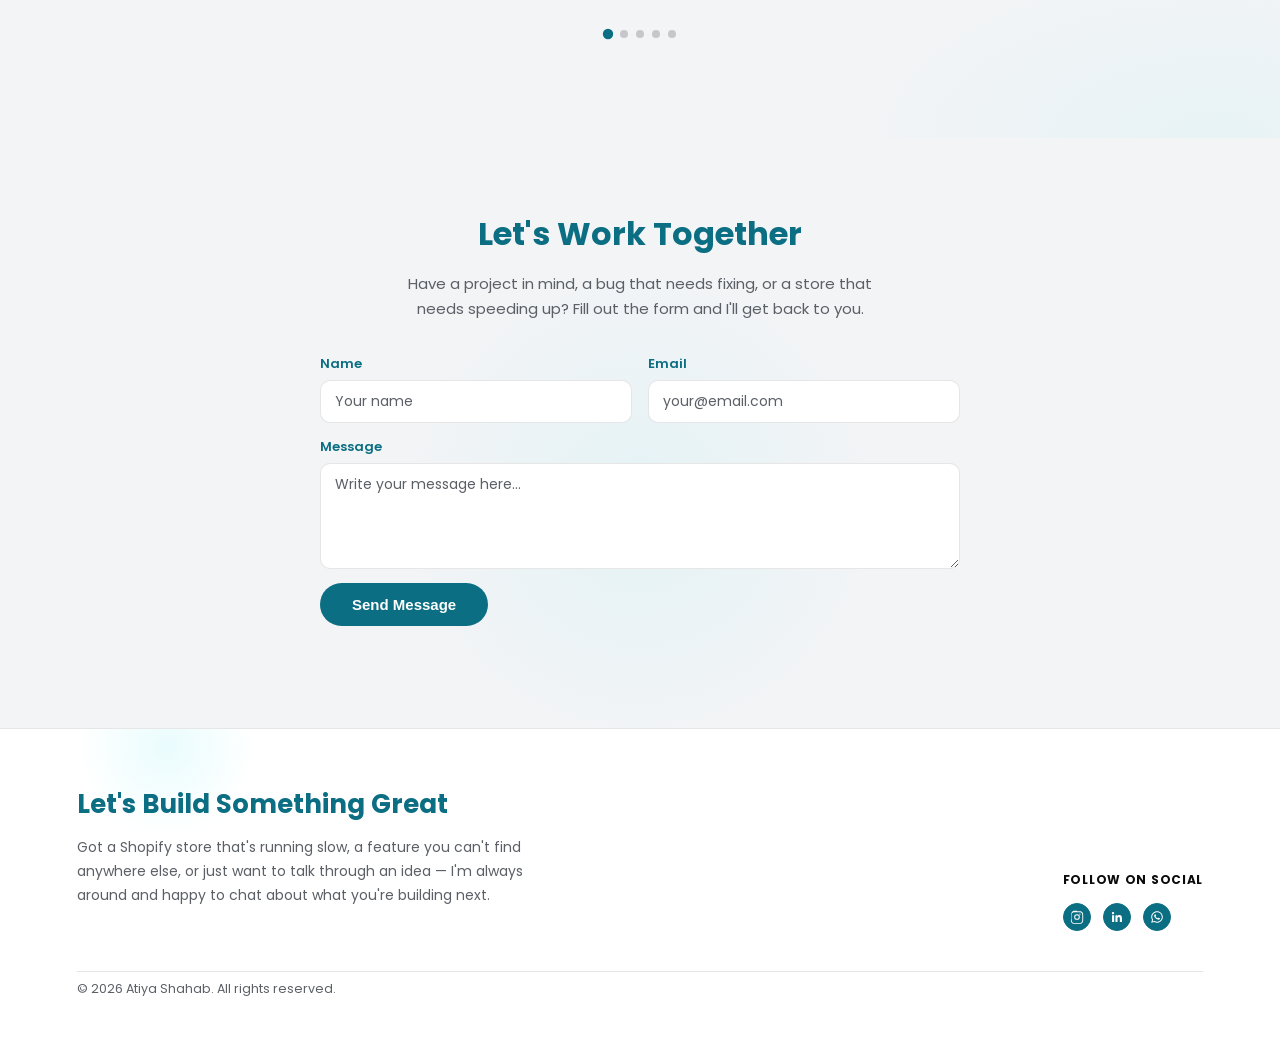
==== commit d966bc53: "Updated Instagram link" ====
--- a/index.html
+++ b/index.html
@@ -306,9 +306,9 @@
     <div class="footer-social">
       <p class="footer-social-heading">Follow on Social</p>
       <div class="footer-socials">
-          <a href="https://www.instagram.com/_by_samann/" target="_blank" rel="noopener noreferrer" class="social-icon" aria-label="Instagram">
-          <svg viewBox="0 0 24 24" width="16" height="16"><path fill="currentColor" d="M12 2.16c3.2 0 3.58.01 4.85.07 1.17.05 1.97.24 2.43.4a4.9 4.9 0 0 1 1.77 1.15 4.9 4.9 0 0 1 1.15 1.77c.16.46.35 1.26.4 2.43.06 1.27.07 1.65.07 4.85s-.01 3.58-.07 4.85c-.05 1.17-.24 1.97-.4 2.43a4.9 4.9 0 0 1-1.15 1.77 4.9 4.9 0 0 1-1.77 1.15c-.46.16-1.26.35-2.43.4-1.27.06-1.65.07-4.85.07s-3.58-.01-4.85-.07c-1.17-.05-1.97-.24-2.43-.4a4.9 4.9 0 0 1-1.77-1.15 4.9 4.9 0 0 1-1.15-1.77c-.16-.46-.35-1.26-.4-2.43C2.17 15.58 2.16 15.2 2.16 12s.01-3.58.07-4.85c.05-1.17.24-1.97.4-2.43a4.9 4.9 0 0 1 1.15-1.77A4.9 4.9 0 0 1 5.55 1.8c.46-.16 1.26-.35 2.43-.4C9.25 1.34 9.63 1.33 12 1.33Zm0 1.84c-3.15 0-3.5.01-4.74.07-1.02.05-1.57.21-1.94.36-.49.19-.83.42-1.2.79-.37.37-.6.71-.79 1.2-.15.37-.31.92-.36 1.94-.06 1.24-.07 1.59-.07 4.74s.01 3.5.07 4.74c.05 1.02.21 1.57.36 1.94.19.49.42.83.79 1.2.37.37.71.6 1.2.79.37.15.92.31 1.94.36 1.24.06 1.59.07 4.74.07s3.5-.01 4.74-.07c1.02-.05 1.57-.21 1.94-.36.49-.19.83-.42 1.2-.79.37-.37.6-.71.79-1.2.15-.37.31-.92.36-1.94.06-1.24.07-1.59.07-4.74s-.01-3.5-.07-4.74c-.05-1.02-.21-1.57-.36-1.94a3.06 3.06 0 0 0-.79-1.2 3.06 3.06 0 0 0-1.2-.79c-.37-.15-.92-.31-1.94-.36-1.24-.06-1.59-.07-4.74-.07Zm0 3.13a4.87 4.87 0 1 1 0 9.74 4.87 4.87 0 0 1 0-9.74Zm0 8.03a3.16 3.16 0 1 0 0-6.32 3.16 3.16 0 0 0 0 6.32Zm6.2-8.23a1.14 1.14 0 1 1-2.27 0 1.14 1.14 0 0 1 2.27 0Z"/></svg>
-        </a>
+    <a href="https://www.instagram.com/_shopifydeveloper/" target="_blank" rel="noopener noreferrer" class="social-icon" aria-label="Instagram">
+    <svg viewBox="0 0 24 24" width="16" height="16"> <path fill="currentColor" d="M12 2.16c3.2 0 3.58.01 4.85.07 1.17.05 1.97.24 2.43.4a4.9 4.9 0 0 1 1.77 1.15 4.9 4.9 0 0 1 1.15 1.77c.16.46.35 1.26.4 2.43.06 1.27.07 1.65.07 4.85s-.01 3.58-.07 4.85c-.05 1.17-.24 1.97-.4 2.43a4.9 4.9 0 0 1-1.15 1.77 4.9 4.9 0 0 1-1.77 1.15c-.46.16-1.26.35-2.43.4-1.27.06-1.65.07-4.85.07s-3.58-.01-4.85-.07c-1.17-.05-1.97-.24-2.43-.4a4.9 4.9 0 0 1-1.77-1.15 4.9 4.9 0 0 1-1.15-1.77c-.16-.46-.35-1.26-.4-2.43C2.17 15.58 2.16 15.2 2.16 12s.01-3.58.07-4.85c.05-1.17.24-1.97.4-2.43a4.9 4.9 0 0 1 1.15-1.77A4.9 4.9 0 0 1 5.55 1.8c.46-.16 1.26-.35 2.43-.4C9.25 1.34 9.63 1.33 12 1.33Zm0 1.84c-3.15 0-3.5.01-4.74.07-1.02.05-1.57.21-1.94.36-.49.19-.83.42-1.2.79-.37.37-.6.71-.79 1.2-.15.37-.31.92-.36 1.94-.06 1.24-.07 1.59-.07 4.74s.01 3.5.07 4.74c.05 1.02.21 1.57.36 1.94.19.49.42.83.79 1.2.37.37.71.6 1.2.79.37.15.92.31 1.94.36 1.24.06 1.59.07 4.74.07s3.5-.01 4.74-.07c1.02-.05 1.57-.21 1.94-.36.49-.19.83-.42 1.2-.79.37-.37.6-.71.79-1.2.15-.37.31-.92.36-1.94.06-1.24.07-1.59.07-4.74s-.01-3.5-.07-4.74c-.05-1.02-.21-1.57-.36-1.94a3.06 3.06 0 0 0-.79-1.2 3.06 3.06 0 0 0-1.2-.79c-.37-.15-.92-.31-1.94-.36-1.24-.06-1.59-.07-4.74-.07Zm0 3.13a4.87 4.87 0 1 1 0 9.74 4.87 4.87 0 0 1 0-9.74Zm0 8.03a3.16 3.16 0 1 0 0-6.32 3.16 3.16 0 0 0 0 6.32Zm6.2-8.23a1.14 1.14 0 1 1-2.27 0 1.14 1.14 0 0 1 2.27 0Z"/></svg>
+    </a>
         <a href="https://www.linkedin.com/in/atiya-shahab-5b704b36a?utm_source=share_via&utm_content=profile&utm_medium=member_android" target="_blank" rel="noopener" class="social-icon" aria-label="LinkedIn">
           <svg viewBox="0 0 24 24" width="16" height="16"><path fill="currentColor" d="M20.45 20.45h-3.56v-5.57c0-1.33-.02-3.03-1.85-3.03-1.85 0-2.14 1.45-2.14 2.94v5.66H9.34V9h3.42v1.56h.05c.48-.9 1.64-1.85 3.38-1.85 3.61 0 4.28 2.38 4.28 5.47v6.27ZM5.34 7.43a2.07 2.07 0 1 1 0-4.13 2.07 2.07 0 0 1 0 4.13ZM7.12 20.45H3.56V9h3.56v11.45Z"/></svg>
         </a>
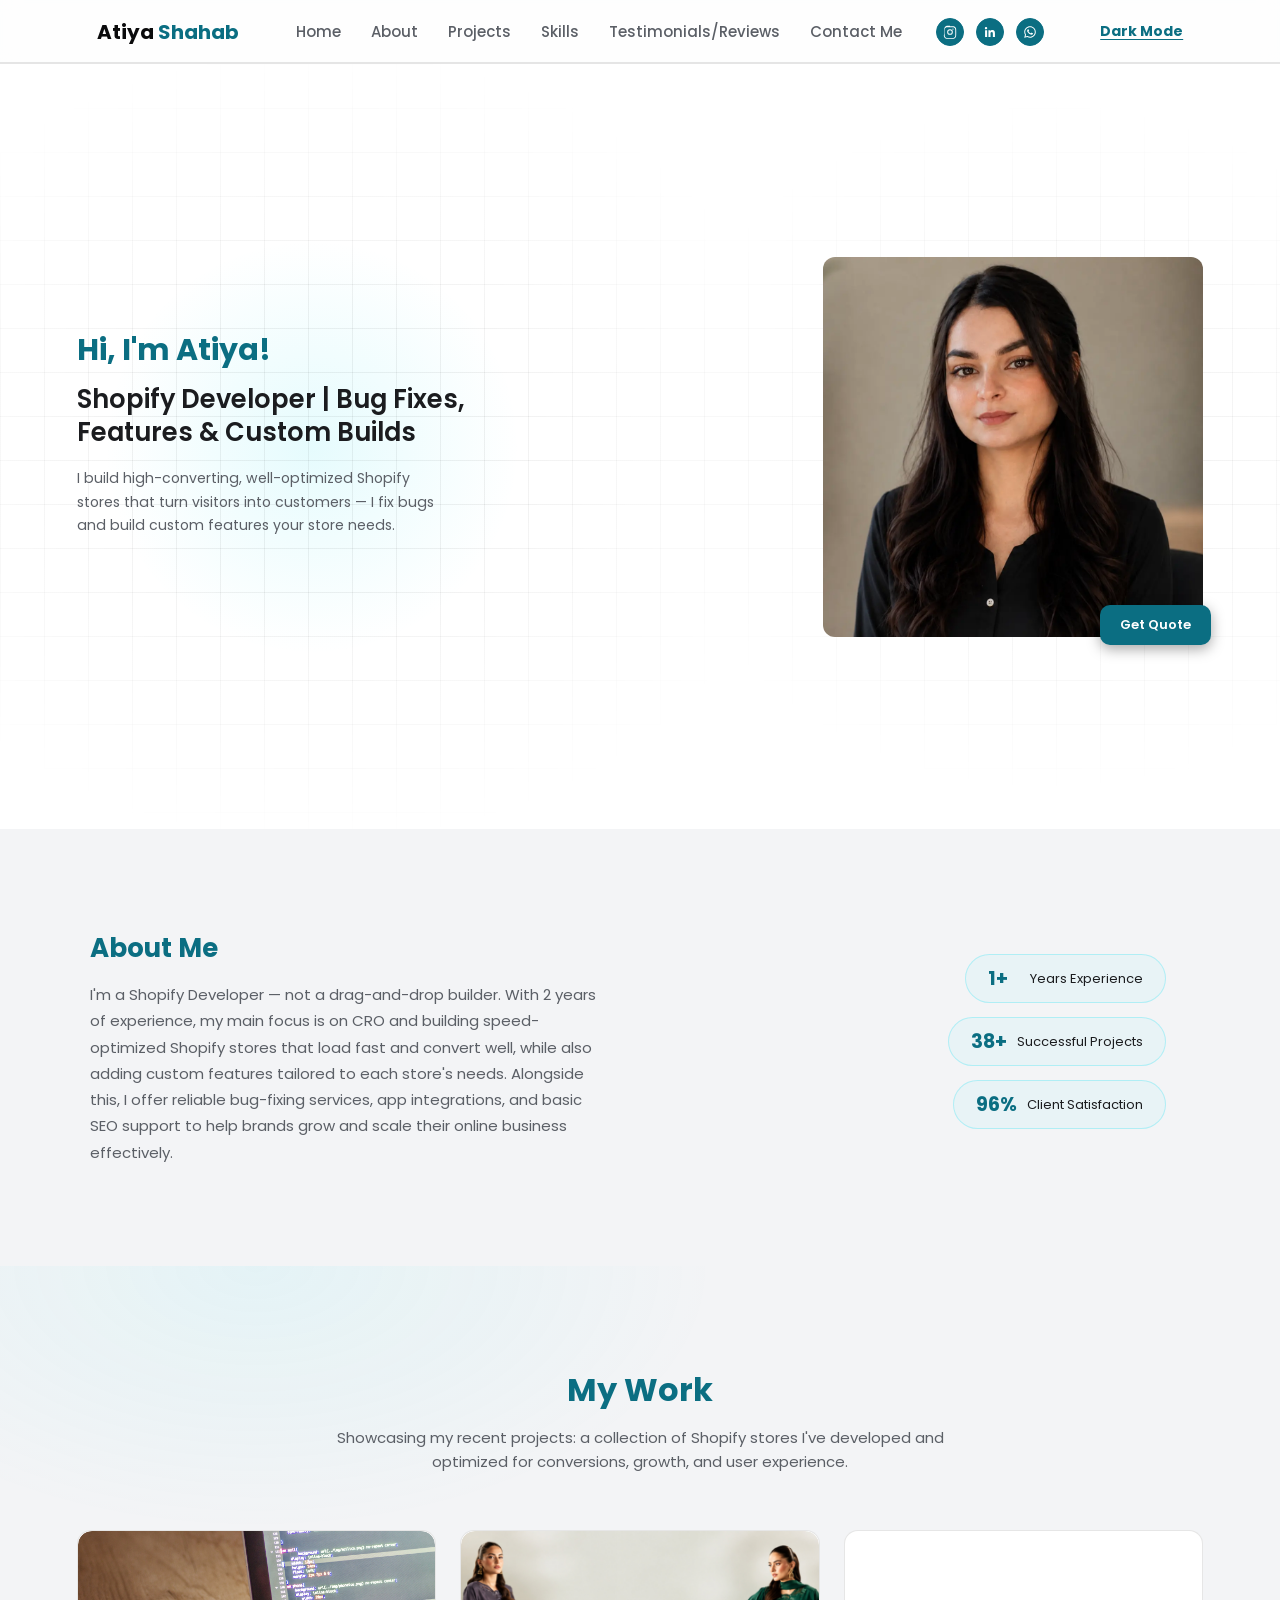
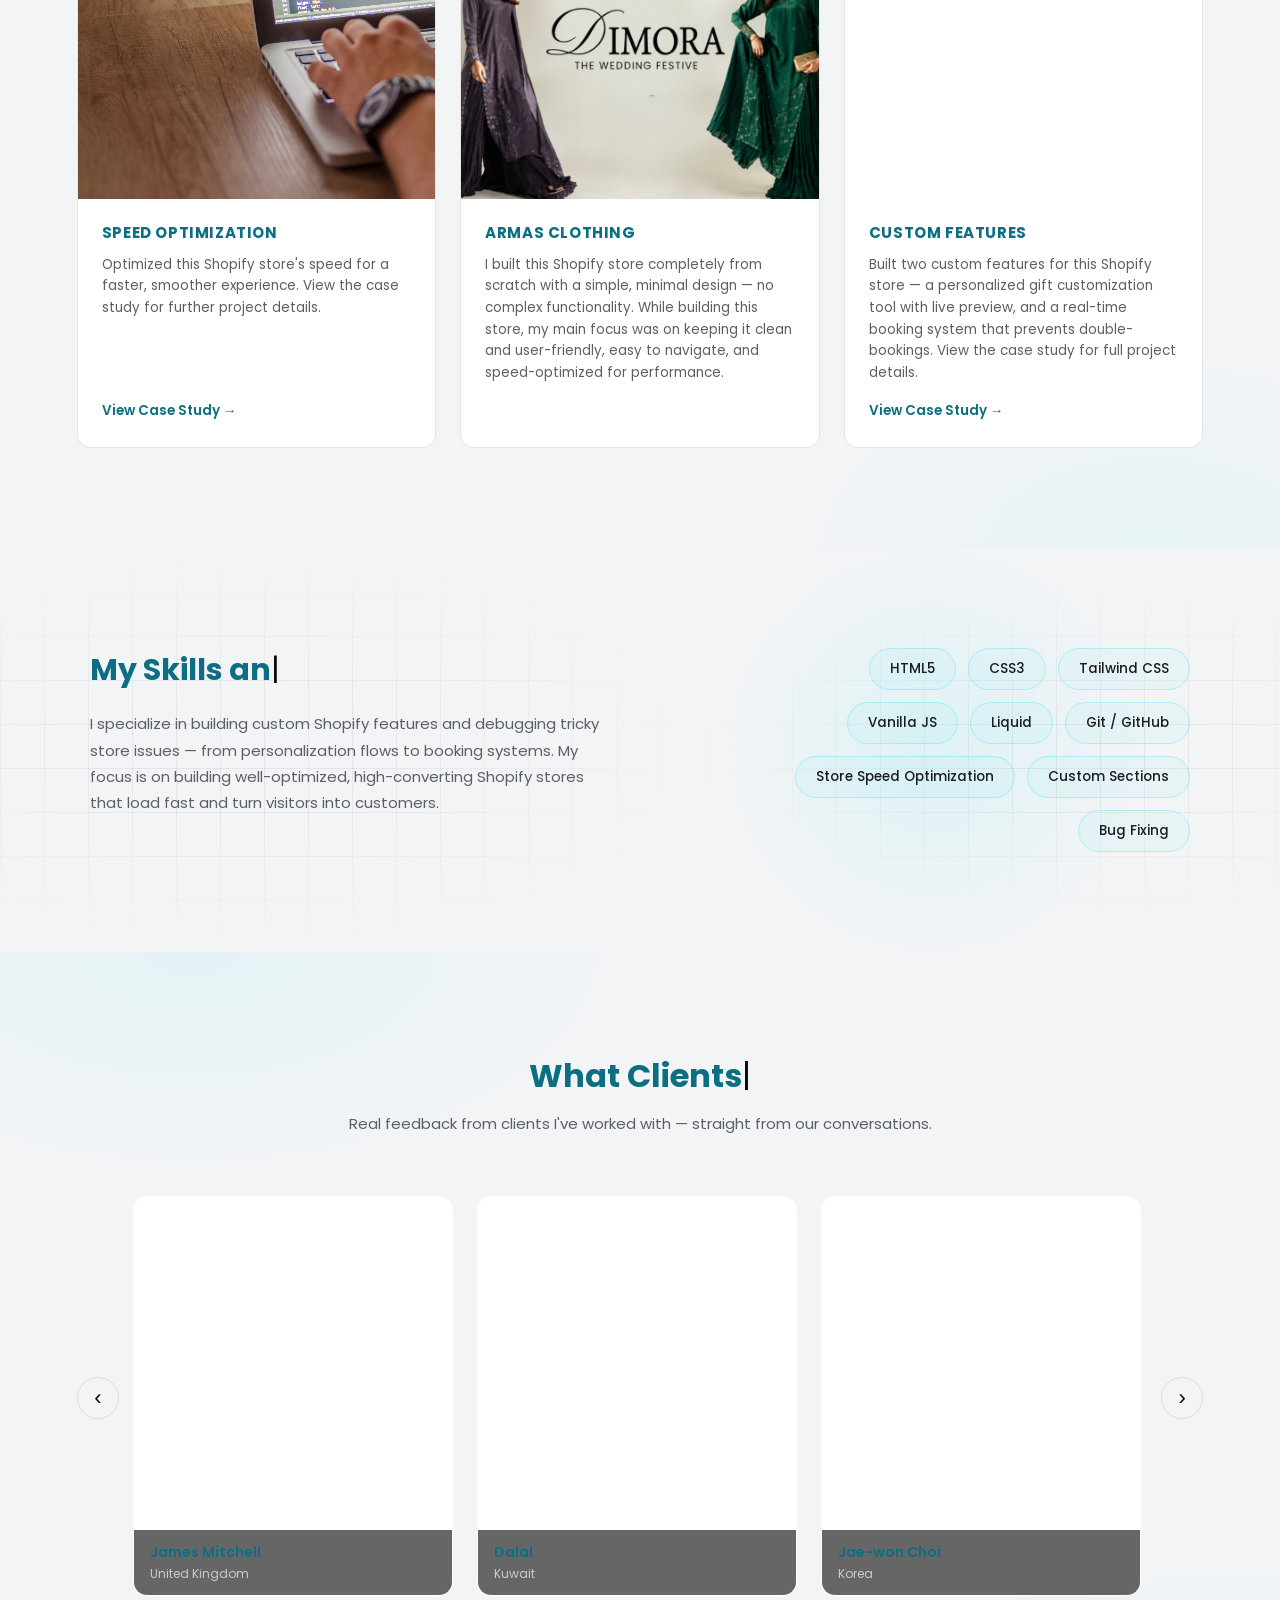
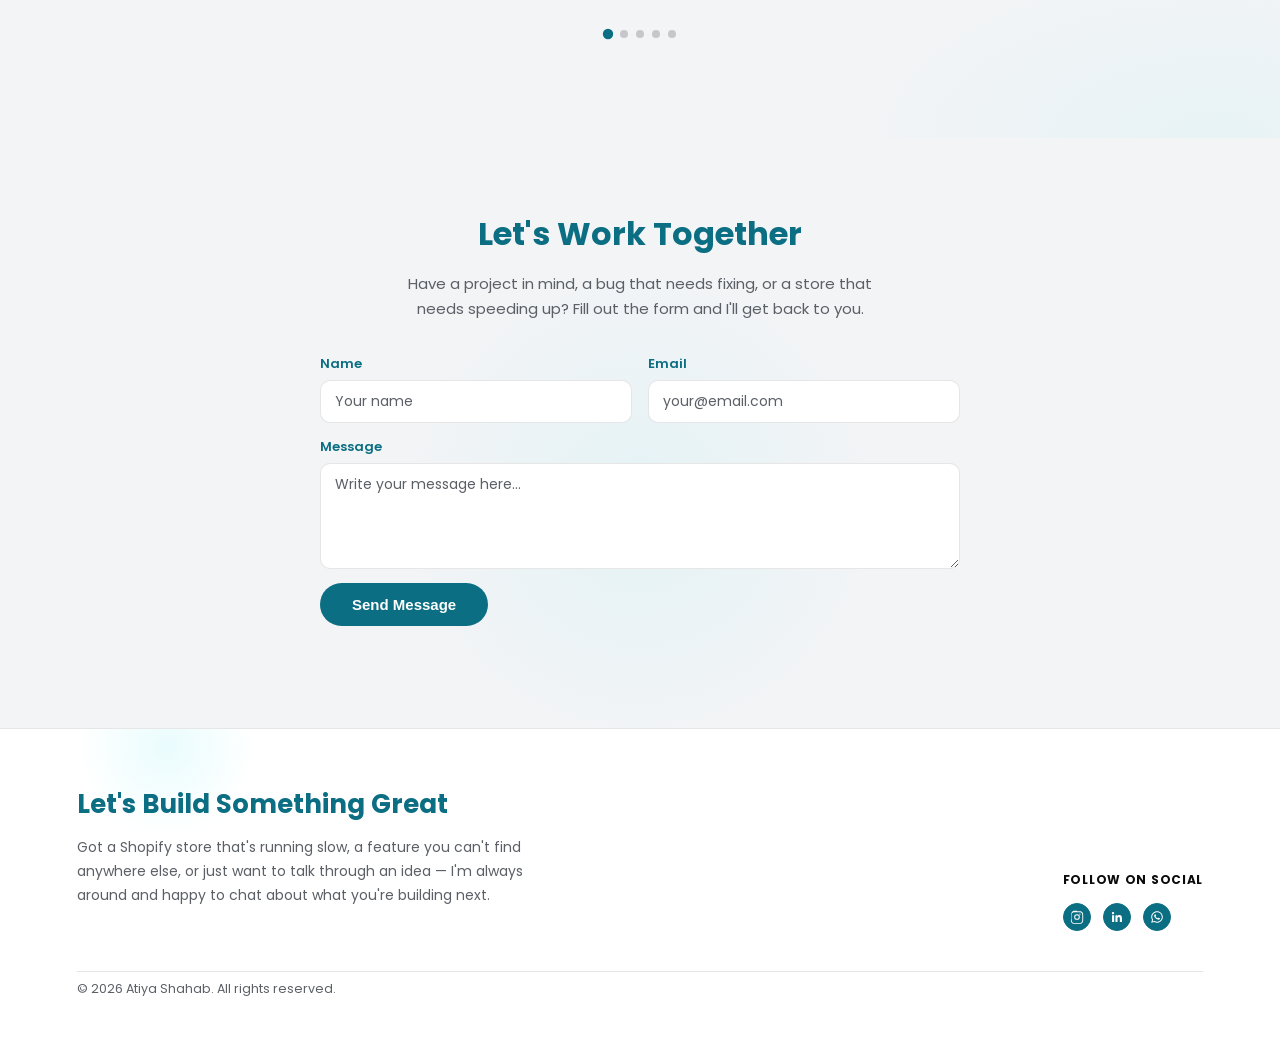
==== commit 96eb189f: "Updated Instagram link" ====
--- a/index.html
+++ b/index.html
@@ -306,7 +306,7 @@
     <div class="footer-social">
       <p class="footer-social-heading">Follow on Social</p>
       <div class="footer-socials">
-    <a href="https://www.instagram.com/_shopifydeveloper/" target="_blank" rel="noopener noreferrer" class="social-icon" aria-label="Instagram">
+    <a href="https://www.instagram.com/_shopifydeveloper?mdxt=MWl2em0yeHR0eDhzOA==" target="_blank" rel="noopener noreferrer" class="social-icon" aria-label="Instagram">
     <svg viewBox="0 0 24 24" width="16" height="16"> <path fill="currentColor" d="M12 2.16c3.2 0 3.58.01 4.85.07 1.17.05 1.97.24 2.43.4a4.9 4.9 0 0 1 1.77 1.15 4.9 4.9 0 0 1 1.15 1.77c.16.46.35 1.26.4 2.43.06 1.27.07 1.65.07 4.85s-.01 3.58-.07 4.85c-.05 1.17-.24 1.97-.4 2.43a4.9 4.9 0 0 1-1.15 1.77 4.9 4.9 0 0 1-1.77 1.15c-.46.16-1.26.35-2.43.4-1.27.06-1.65.07-4.85.07s-3.58-.01-4.85-.07c-1.17-.05-1.97-.24-2.43-.4a4.9 4.9 0 0 1-1.77-1.15 4.9 4.9 0 0 1-1.15-1.77c-.16-.46-.35-1.26-.4-2.43C2.17 15.58 2.16 15.2 2.16 12s.01-3.58.07-4.85c.05-1.17.24-1.97.4-2.43a4.9 4.9 0 0 1 1.15-1.77A4.9 4.9 0 0 1 5.55 1.8c.46-.16 1.26-.35 2.43-.4C9.25 1.34 9.63 1.33 12 1.33Zm0 1.84c-3.15 0-3.5.01-4.74.07-1.02.05-1.57.21-1.94.36-.49.19-.83.42-1.2.79-.37.37-.6.71-.79 1.2-.15.37-.31.92-.36 1.94-.06 1.24-.07 1.59-.07 4.74s.01 3.5.07 4.74c.05 1.02.21 1.57.36 1.94.19.49.42.83.79 1.2.37.37.71.6 1.2.79.37.15.92.31 1.94.36 1.24.06 1.59.07 4.74.07s3.5-.01 4.74-.07c1.02-.05 1.57-.21 1.94-.36.49-.19.83-.42 1.2-.79.37-.37.6-.71.79-1.2.15-.37.31-.92.36-1.94.06-1.24.07-1.59.07-4.74s-.01-3.5-.07-4.74c-.05-1.02-.21-1.57-.36-1.94a3.06 3.06 0 0 0-.79-1.2 3.06 3.06 0 0 0-1.2-.79c-.37-.15-.92-.31-1.94-.36-1.24-.06-1.59-.07-4.74-.07Zm0 3.13a4.87 4.87 0 1 1 0 9.74 4.87 4.87 0 0 1 0-9.74Zm0 8.03a3.16 3.16 0 1 0 0-6.32 3.16 3.16 0 0 0 0 6.32Zm6.2-8.23a1.14 1.14 0 1 1-2.27 0 1.14 1.14 0 0 1 2.27 0Z"/></svg>
     </a>
         <a href="https://www.linkedin.com/in/atiya-shahab-5b704b36a?utm_source=share_via&utm_content=profile&utm_medium=member_android" target="_blank" rel="noopener" class="social-icon" aria-label="LinkedIn">
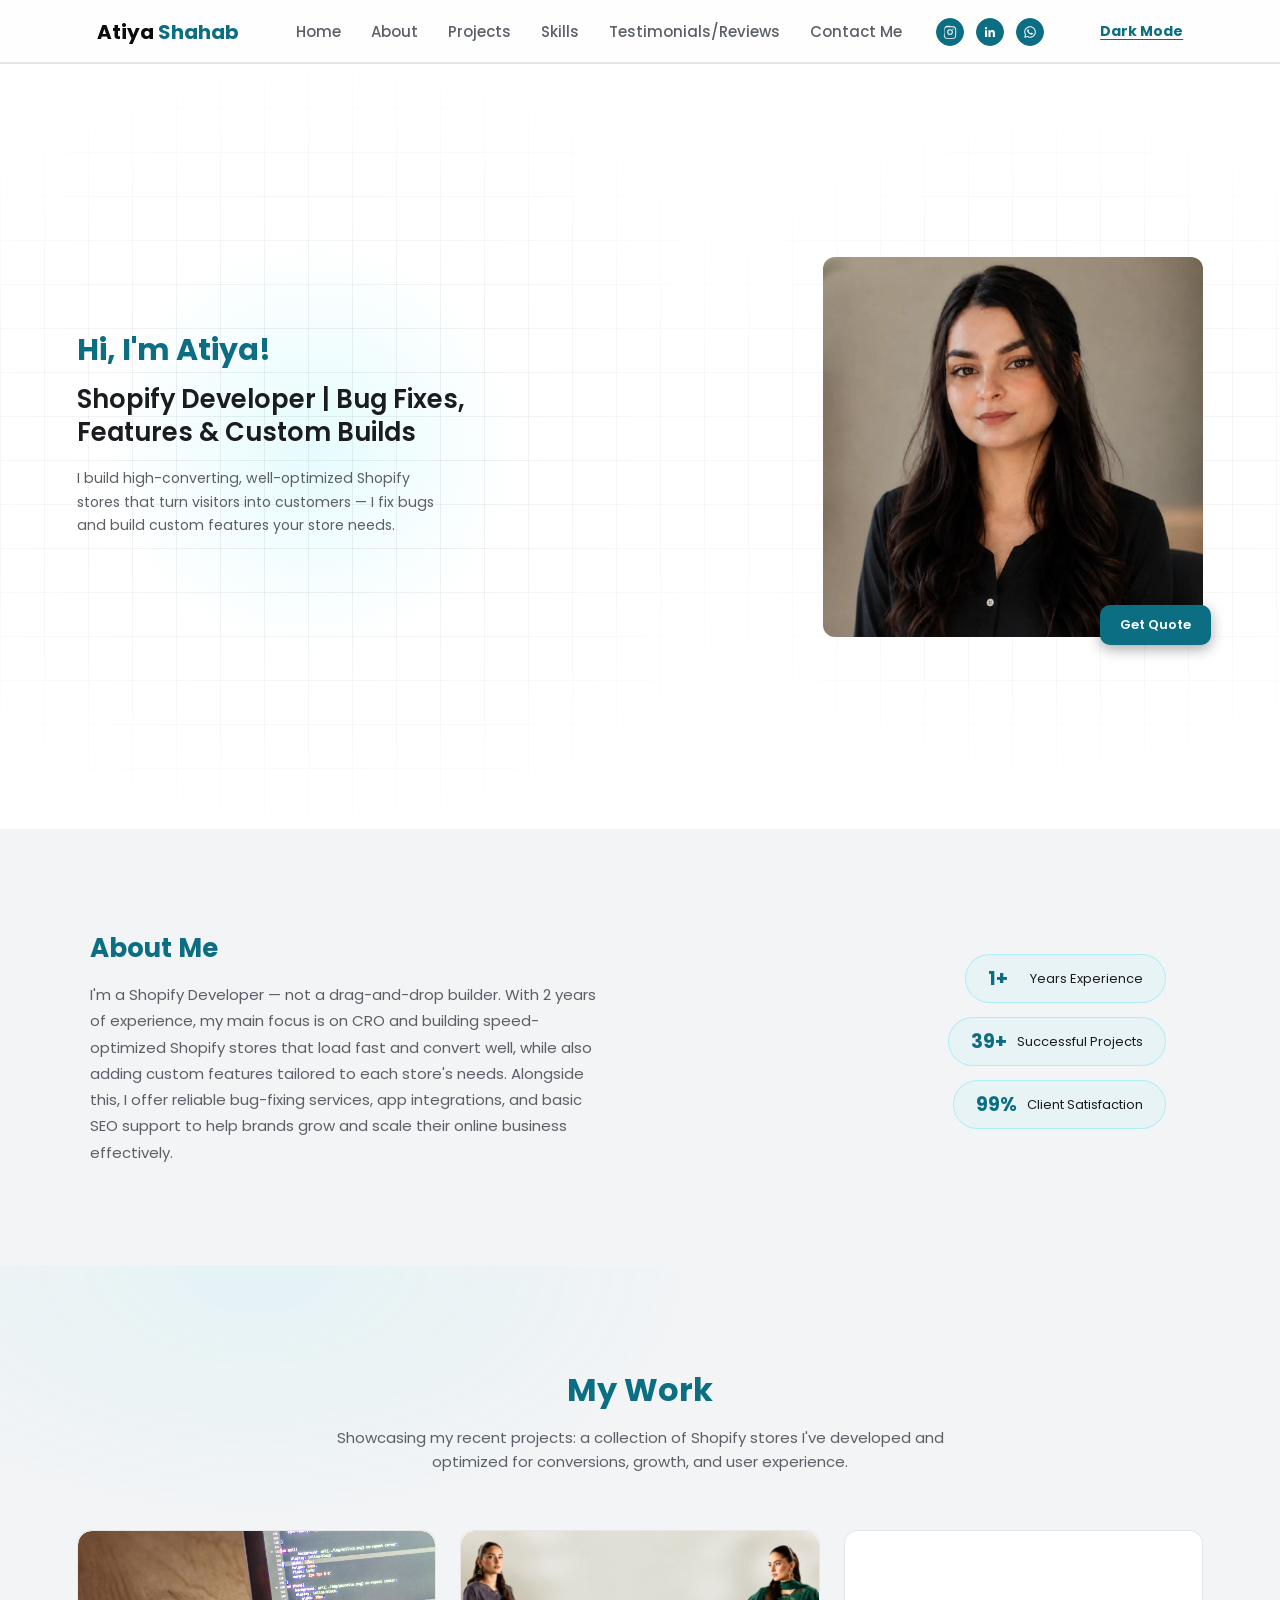
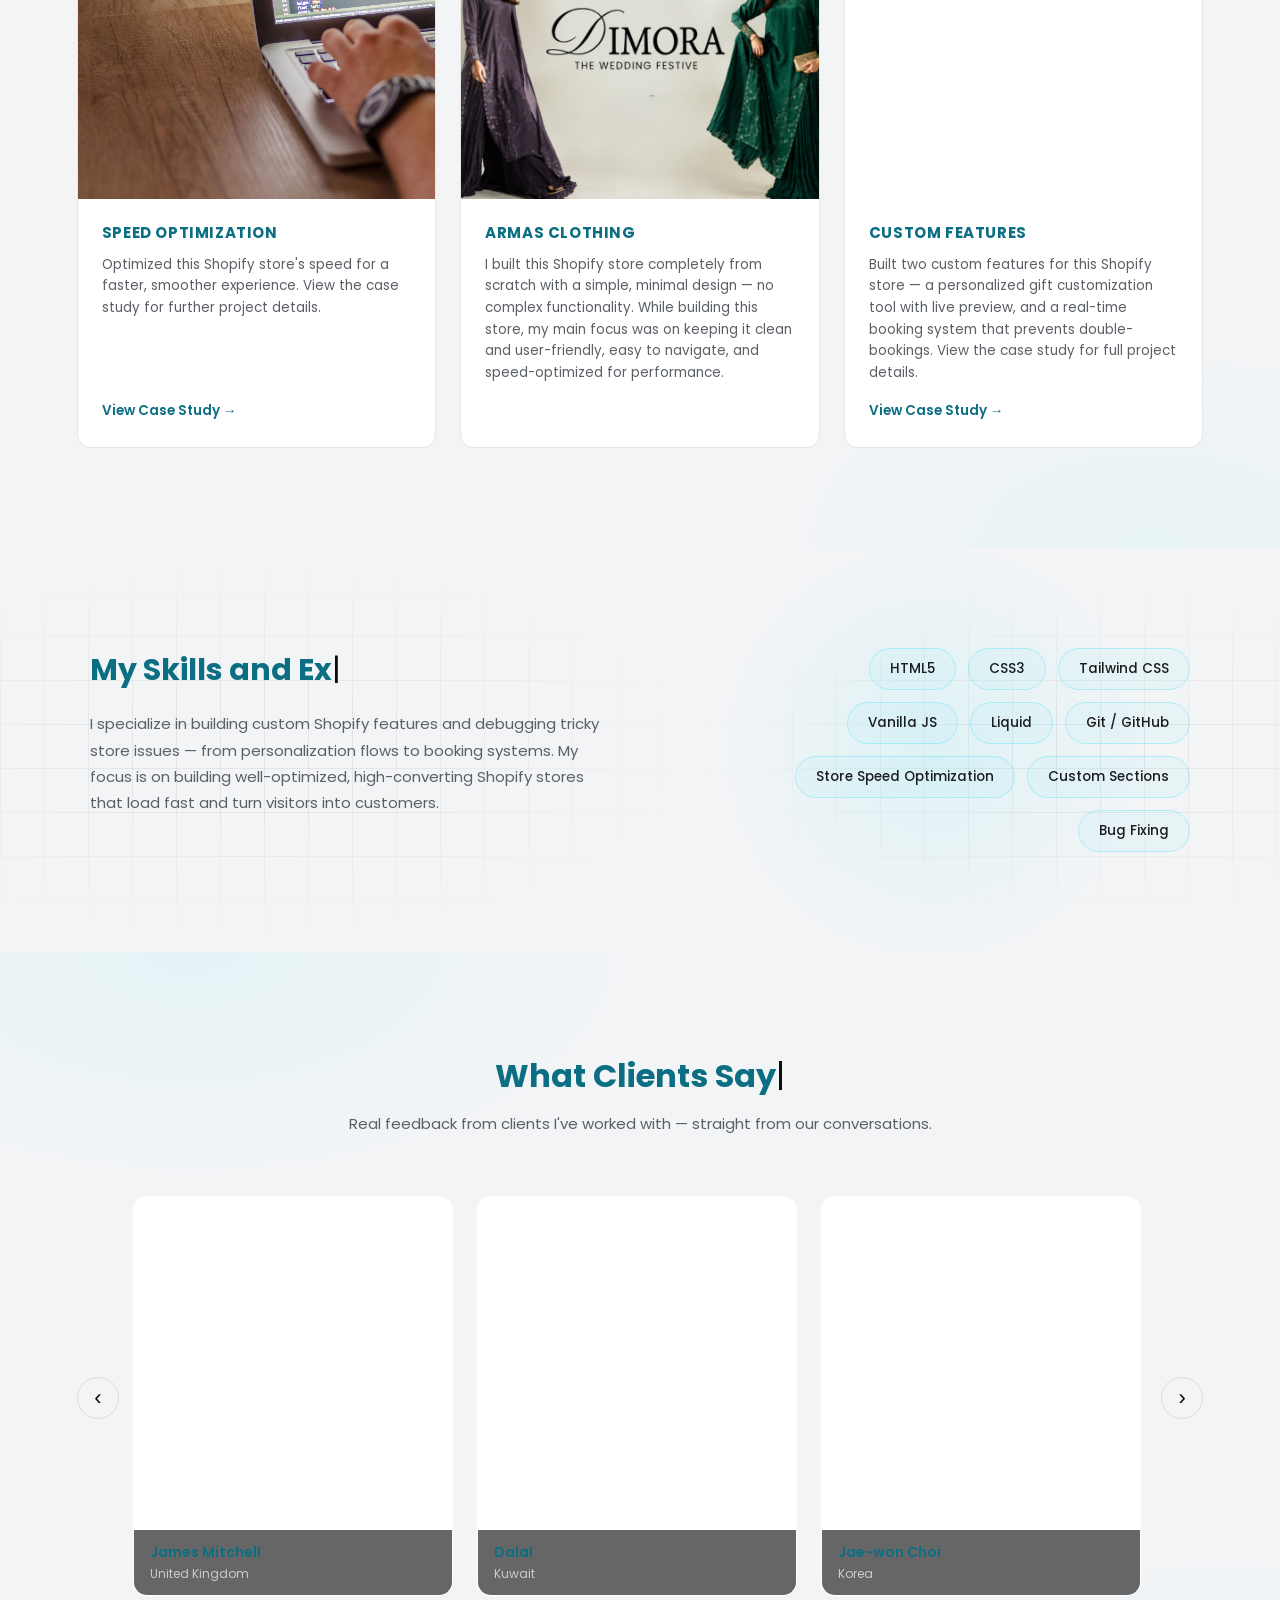
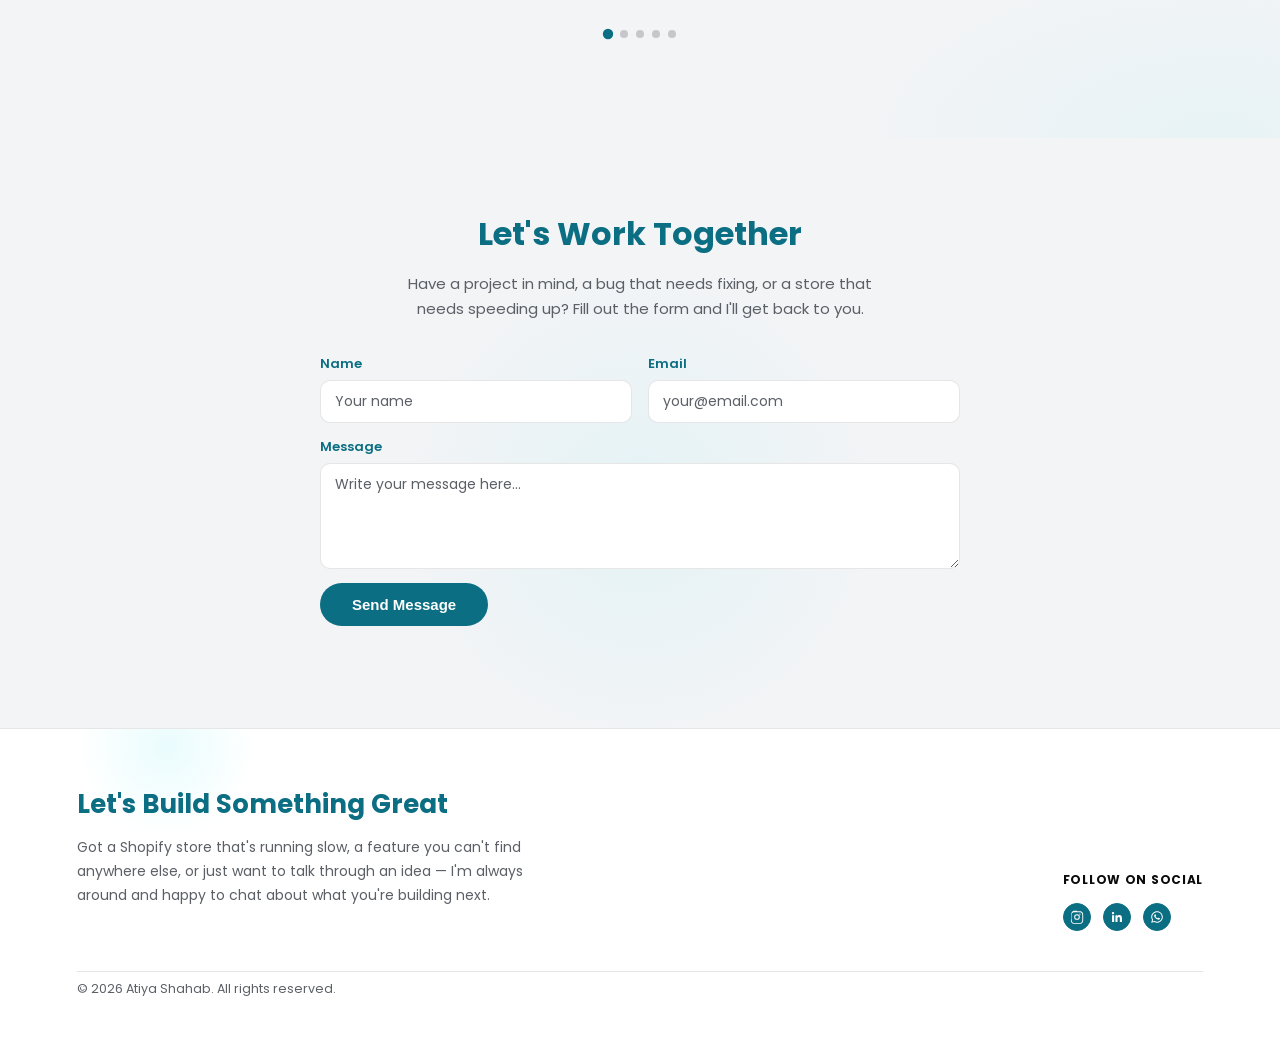
==== commit a613b49e: "Update link" ====
--- a/index.html
+++ b/index.html
@@ -315,7 +315,7 @@
         <a href="https://wa.me/923081964231" target="_blank" rel="noopener" class="social-icon" aria-label="WhatsApp">
           <svg viewBox="0 0 24 24" width="16" height="16"><path fill="currentColor" d="M12.04 2C6.58 2 2.13 6.45 2.13 11.91c0 1.75.46 3.45 1.32 4.95L2.05 22l5.25-1.38a9.9 9.9 0 0 0 4.74 1.21h.01c5.46 0 9.9-4.45 9.9-9.91C21.95 6.45 17.5 2 12.04 2Zm0 18.05h-.01a8.2 8.2 0 0 1-4.18-1.14l-.3-.18-3.11.82.83-3.04-.2-.31a8.17 8.17 0 0 1-1.26-4.29c0-4.52 3.68-8.2 8.2-8.2 2.19 0 4.25.86 5.8 2.41a8.14 8.14 0 0 1 2.4 5.8c0 4.52-3.68 8.13-8.17 8.13Zm4.47-6.13c-.24-.12-1.44-.71-1.67-.79-.22-.08-.38-.12-.55.12-.16.24-.63.79-.77.95-.14.16-.28.18-.53.06-.24-.12-1.03-.38-1.96-1.21-.72-.65-1.21-1.44-1.35-1.68-.14-.24-.02-.37.11-.49.11-.11.24-.28.36-.42.12-.14.16-.24.24-.4.08-.16.04-.3-.02-.42-.06-.12-.55-1.33-.76-1.82-.2-.48-.4-.42-.55-.42-.14-.01-.3-.01-.46-.01a.9.9 0 0 0-.65.3c-.22.24-.85.83-.85 2.03 0 1.2.87 2.35.99 2.51.12.16 1.71 2.61 4.14 3.66.58.25 1.03.4 1.38.51.58.18 1.11.16 1.53.1.47-.07 1.44-.59 1.64-1.16.2-.57.2-1.06.14-1.16-.06-.1-.22-.16-.46-.28Z"/></svg>
         </a> 
-      </div>
+      </div> 
     </div>
 
     <p class="footer-copy">© 2026 Atiya Shahab. All rights reserved.</p>
